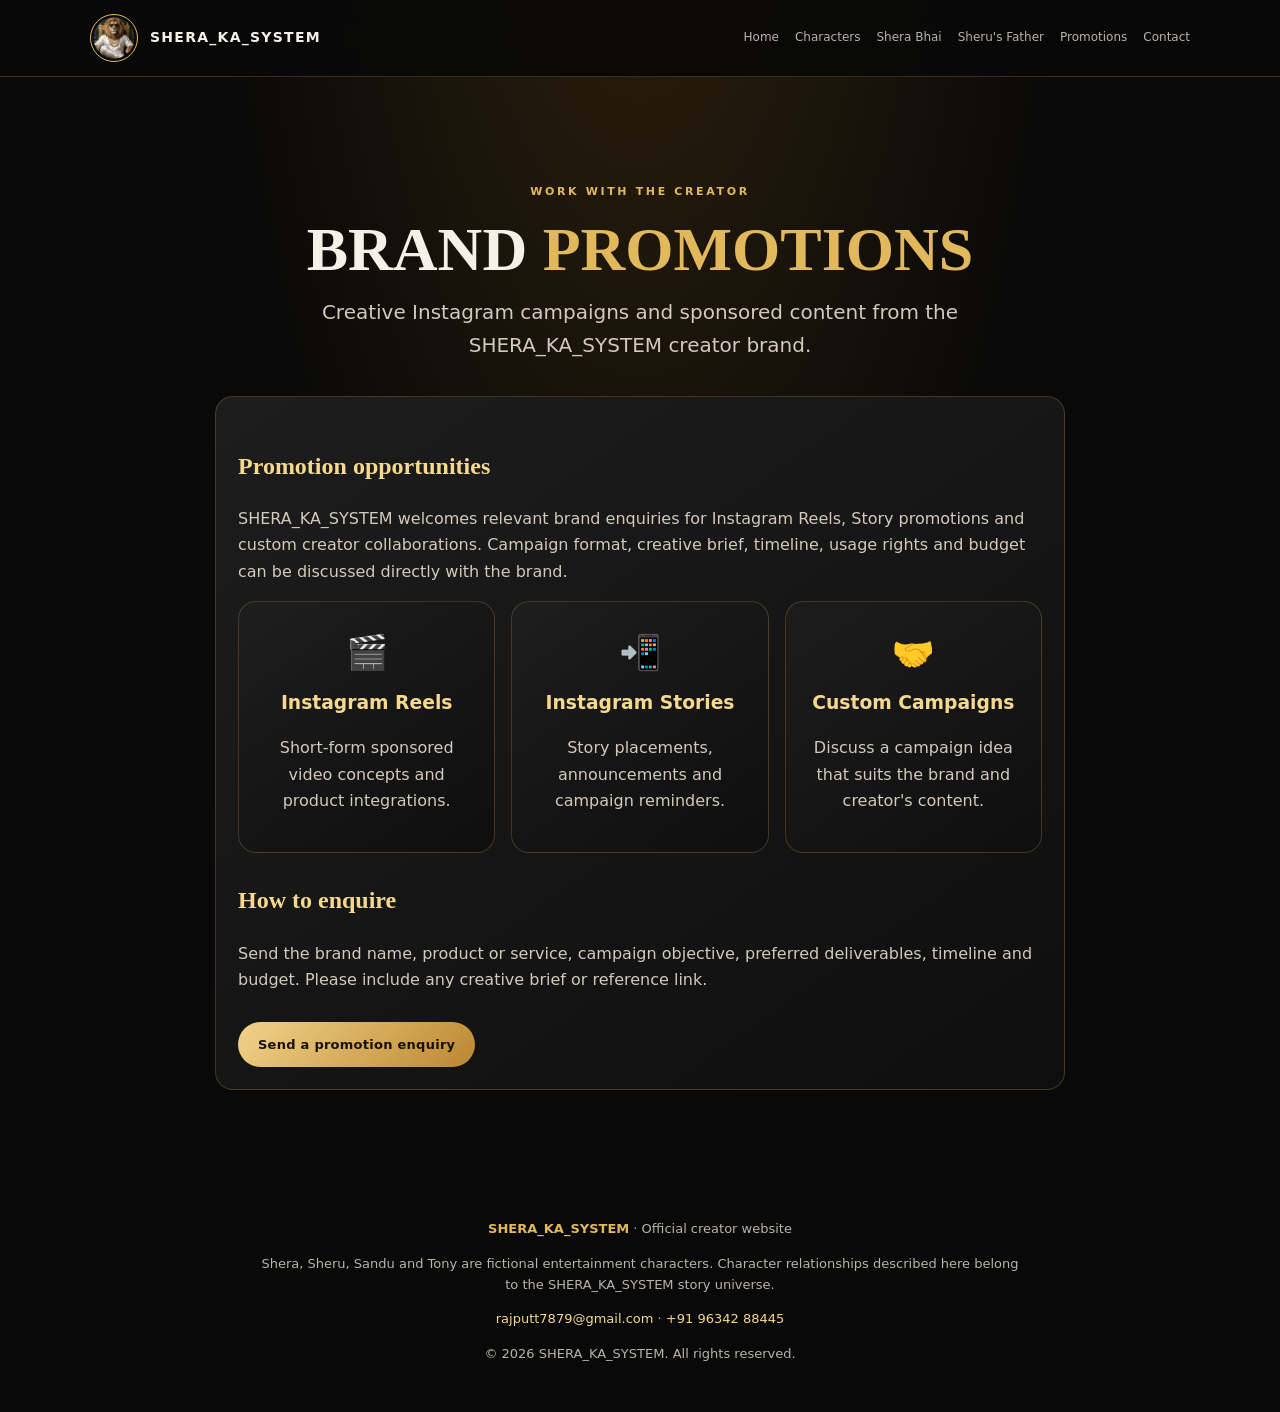
==== brand-promotions.html @ 18f2569d "Update website URLs to sherakasystem.com" ====
<!doctype html><html lang="en"><head><meta charset="utf-8"><meta name="viewport" content="width=device-width,initial-scale=1"><title>Brand Promotions &amp; Collaborations | SHERA_KA_SYSTEM</title><meta name="description" content="Contact SHERA_KA_SYSTEM for Instagram reel promotions, story promotions, sponsored content and brand collaborations. WhatsApp +91 96342 88445."><meta name="keywords" content="SHERA_KA_SYSTEM brand promotion, Instagram paid promotion, sponsored reels, creator collaboration India, influencer marketing"><meta name="robots" content="index,follow"><link rel="canonical" href="https://sherakasystem.com/brand-promotions.html"><link rel="icon" href="favicon.svg" type="image/svg+xml"><link rel="stylesheet" href="style.css"></head><body><header class="topbar"><div class="wrap nav"><a class="brand" href="index.html"><span class="mark avatar-mark"><img class="brand-avatar" src="shera-avatar.webp" alt="Shera Bhai" width="48" height="48"></span><span>SHERA_KA_SYSTEM</span></a><nav class="links"><a href="index.html">Home</a><a href="characters.html">Characters</a><a href="shera-bhai-kaun-hai.html">Shera Bhai</a><a href="sheru-ka-father-kaun-hai.html">Sheru's Father</a><a href="brand-promotions.html">Promotions</a><a href="contact.html">Contact</a></nav></div></header><main class="wrap page-main"><section class="page-hero"><span class="eyebrow">Work with the creator</span><h1>BRAND <span class="gold">PROMOTIONS</span></h1><p class="lead">Creative Instagram campaigns and sponsored content from the SHERA_KA_SYSTEM creator brand.</p></section><div class="article"><h2>Promotion opportunities</h2><p>SHERA_KA_SYSTEM welcomes relevant brand enquiries for Instagram Reels, Story promotions and custom creator collaborations. Campaign format, creative brief, timeline, usage rights and budget can be discussed directly with the brand.</p><div class="promo-grid"><article class="promo-card"><div class="symbol">🎬</div><h3>Instagram Reels</h3><p>Short-form sponsored video concepts and product integrations.</p></article><article class="promo-card"><div class="symbol">📲</div><h3>Instagram Stories</h3><p>Story placements, announcements and campaign reminders.</p></article><article class="promo-card"><div class="symbol">🤝</div><h3>Custom Campaigns</h3><p>Discuss a campaign idea that suits the brand and creator's content.</p></article></div><h2>How to enquire</h2><p>Send the brand name, product or service, campaign objective, preferred deliverables, timeline and budget. Please include any creative brief or reference link.</p><a class="btn primary" href="contact.html">Send a promotion enquiry</a></div></main><footer><div class="wrap"><p><strong>SHERA_KA_SYSTEM</strong> · Official creator website</p><p class="footer-note">Shera, Sheru, Sandu and Tony are fictional entertainment characters. Character relationships described here belong to the SHERA_KA_SYSTEM story universe.</p><p><a href="mailto:rajputt7879@gmail.com">rajputt7879@gmail.com</a> · <a href="tel:+919634288445">+91 96342 88445</a></p><p>© 2026 SHERA_KA_SYSTEM. All rights reserved.</p></div></footer></body></html>
---- style.css ----
:root{color-scheme:dark;--bg:#090909;--panel:#141414;--panel2:#1b1b1b;--gold:#e2b85d;--gold2:#f6d98e;--text:#f5f1e8;--muted:#b9b4a9;--line:rgba(226,184,93,.22);--green:#25d366}*{box-sizing:border-box}html{scroll-behavior:smooth}body{margin:0;background:radial-gradient(ellipse at 50% -20%,#30220c 0,#090909 48%);color:var(--text);font-family:Inter,ui-sans-serif,system-ui,-apple-system,BlinkMacSystemFont,"Segoe UI",sans-serif;line-height:1.65}a{color:inherit;text-decoration:none}.wrap{width:min(1100px,calc(100% - 40px));margin:auto}.topbar{position:sticky;top:0;z-index:5;background:rgba(9,9,9,.94);backdrop-filter:blur(14px);border-bottom:1px solid var(--line)}.nav{min-height:76px;display:flex;align-items:center;justify-content:space-between;gap:22px}.brand{display:flex;align-items:center;gap:12px;font-weight:900;letter-spacing:.09em;font-size:14px}.mark{display:grid;place-items:center;width:38px;height:38px;border:1px solid var(--gold);border-radius:12px;color:var(--gold);font-family:Georgia,serif;font-size:24px}.links{display:flex;gap:16px;flex-wrap:wrap;font-size:12px;color:var(--muted)}.links a:hover,.inline-link:hover{color:var(--gold2)}.hero{padding:100px 0 84px;text-align:center;border-bottom:1px solid var(--line)}.eyebrow,.kicker{color:var(--gold);font-size:11px;font-weight:800;letter-spacing:.24em;text-transform:uppercase}.hero h1{font-size:clamp(38px,7vw,76px);line-height:1.06;letter-spacing:-.04em;margin:22px 0;font-family:Georgia,serif}.gold{color:var(--gold)}.lead{max-width:760px;margin:0 auto;color:#d2cabb;font-size:clamp(16px,2vw,20px)}.actions{display:flex;justify-content:center;gap:12px;flex-wrap:wrap;margin:30px 0 18px}.actions.vertical{flex-direction:column;align-items:stretch;margin:0}.btn{display:inline-flex;align-items:center;justify-content:center;padding:12px 20px;border-radius:999px;font-size:13px;font-weight:800;letter-spacing:.02em;transition:.18s}.primary{background:linear-gradient(135deg,#f2d38a,#bb8730);color:#17110a}.secondary{border:1px solid var(--gold);color:var(--gold)}.whatsapp{background:#145b36;color:#effff4;border:1px solid #26784b}.btn:hover{transform:translateY(-2px);filter:brightness(1.08)}.hero-note{color:#8e887d;font-size:12px}.section{padding:74px 0;border-bottom:1px solid var(--line)}.section-head{text-align:center;margin-bottom:28px}.section h2{font-size:clamp(28px,4vw,42px);line-height:1.18;margin:10px 0;font-family:Georgia,serif}.section-head p,.intro{color:var(--muted)}.intro{max-width:850px;margin:0 auto 28px;text-align:center}.grid{display:grid;grid-template-columns:repeat(4,minmax(0,1fr));gap:16px}.card,.answer,.callout,.article,.promo-card,.contact-form,.contact-box{background:linear-gradient(145deg,rgba(30,30,30,.96),rgba(15,15,15,.97));border:1px solid var(--line);border-radius:18px;padding:22px}.symbol{font-size:34px}.card h3,.answer h3,.promo-card h3{margin:8px 0;color:var(--gold2)}.card p,.answer p,.promo-card p{color:var(--muted)}.inline-link{font-weight:800}.faq-list{display:grid;grid-template-columns:1fr 1fr;gap:16px}.callout{text-align:center;margin-top:22px}.callout p{margin-top:0}.promo-grid{display:grid;grid-template-columns:repeat(3,minmax(0,1fr));gap:16px}.promo-card{text-align:center}.contact-strip{display:grid;grid-template-columns:1.2fr .8fr;align-items:center;gap:30px}.contact-strip p{color:var(--muted)}.page-main{padding:50px 0 80px}.breadcrumbs{font-size:13px;color:var(--muted)}.page-hero{text-align:center;padding:50px 0 34px}.page-hero h1{font-size:clamp(34px,6vw,62px);line-height:1.1;margin:12px 0;font-family:Georgia,serif}.article{max-width:850px;margin:auto}.article h2{color:var(--gold2);margin-top:28px;font-family:Georgia,serif}.article p{color:#d2cabb}.article p:first-child{margin-top:0}.article .btn{margin-top:12px}.contact-grid{display:grid;grid-template-columns:1fr .9fr;gap:20px;align-items:start}.contact-form label{display:block;font-size:13px;font-weight:700;color:var(--gold2);margin:12px 0 6px}.contact-form input,.contact-form select,.contact-form textarea{width:100%;background:#090909;color:var(--text);border:1px solid rgba(226,184,93,.35);border-radius:10px;padding:12px;font:inherit}.contact-form textarea{min-height:120px;resize:vertical}.contact-form input:focus,.contact-form select:focus,.contact-form textarea:focus{outline:2px solid var(--gold);outline-offset:1px}.contact-form button{border:0;cursor:pointer;margin-top:16px}.contact-box p{color:var(--muted)}.contact-box .btn{width:100%;margin:7px 0}.small-note{font-size:12px;color:#9b9589}.badge-line{display:inline-block;border:1px solid var(--line);border-radius:999px;padding:5px 12px;color:var(--gold);font-size:12px}footer{padding:35px 0;text-align:center;color:var(--muted);font-size:13px}footer strong{color:var(--gold)}footer a{color:var(--gold2)}.footer-note{max-width:760px;margin:8px auto}@media(max-width:900px){.grid{grid-template-columns:repeat(2,minmax(0,1fr))}}@media(max-width:760px){.nav{align-items:flex-start;flex-direction:column;padding:14px 0}.links{gap:11px}.hero{padding:70px 0 60px}.grid,.faq-list,.promo-grid,.contact-grid,.contact-strip{grid-template-columns:1fr}.section{padding:56px 0}.card,.answer,.article,.promo-card,.contact-form,.contact-box{padding:20px}}.name-shera{font-family:Georgia,serif;letter-spacing:.06em}.name-sandu{font-family:"Arial Black",Impact,sans-serif;letter-spacing:.04em;font-weight:900}.name-tony{font-family:Arial,sans-serif;font-style:italic;font-weight:900;letter-spacing:.05em}.name-sheru{font-family:"Trebuchet MS",sans-serif;font-weight:900;letter-spacing:.03em}.character-tagline{font-size:11px;letter-spacing:.12em;text-transform:uppercase;color:var(--gold)}

.avatar-mark{width:48px;height:48px;min-width:48px;border-radius:50%;padding:2px;overflow:hidden;background:#090909;border:1px solid var(--gold);display:grid;place-items:center;flex-shrink:0}.brand-avatar{display:block;width:100%;height:100%;object-fit:cover;border-radius:50%}
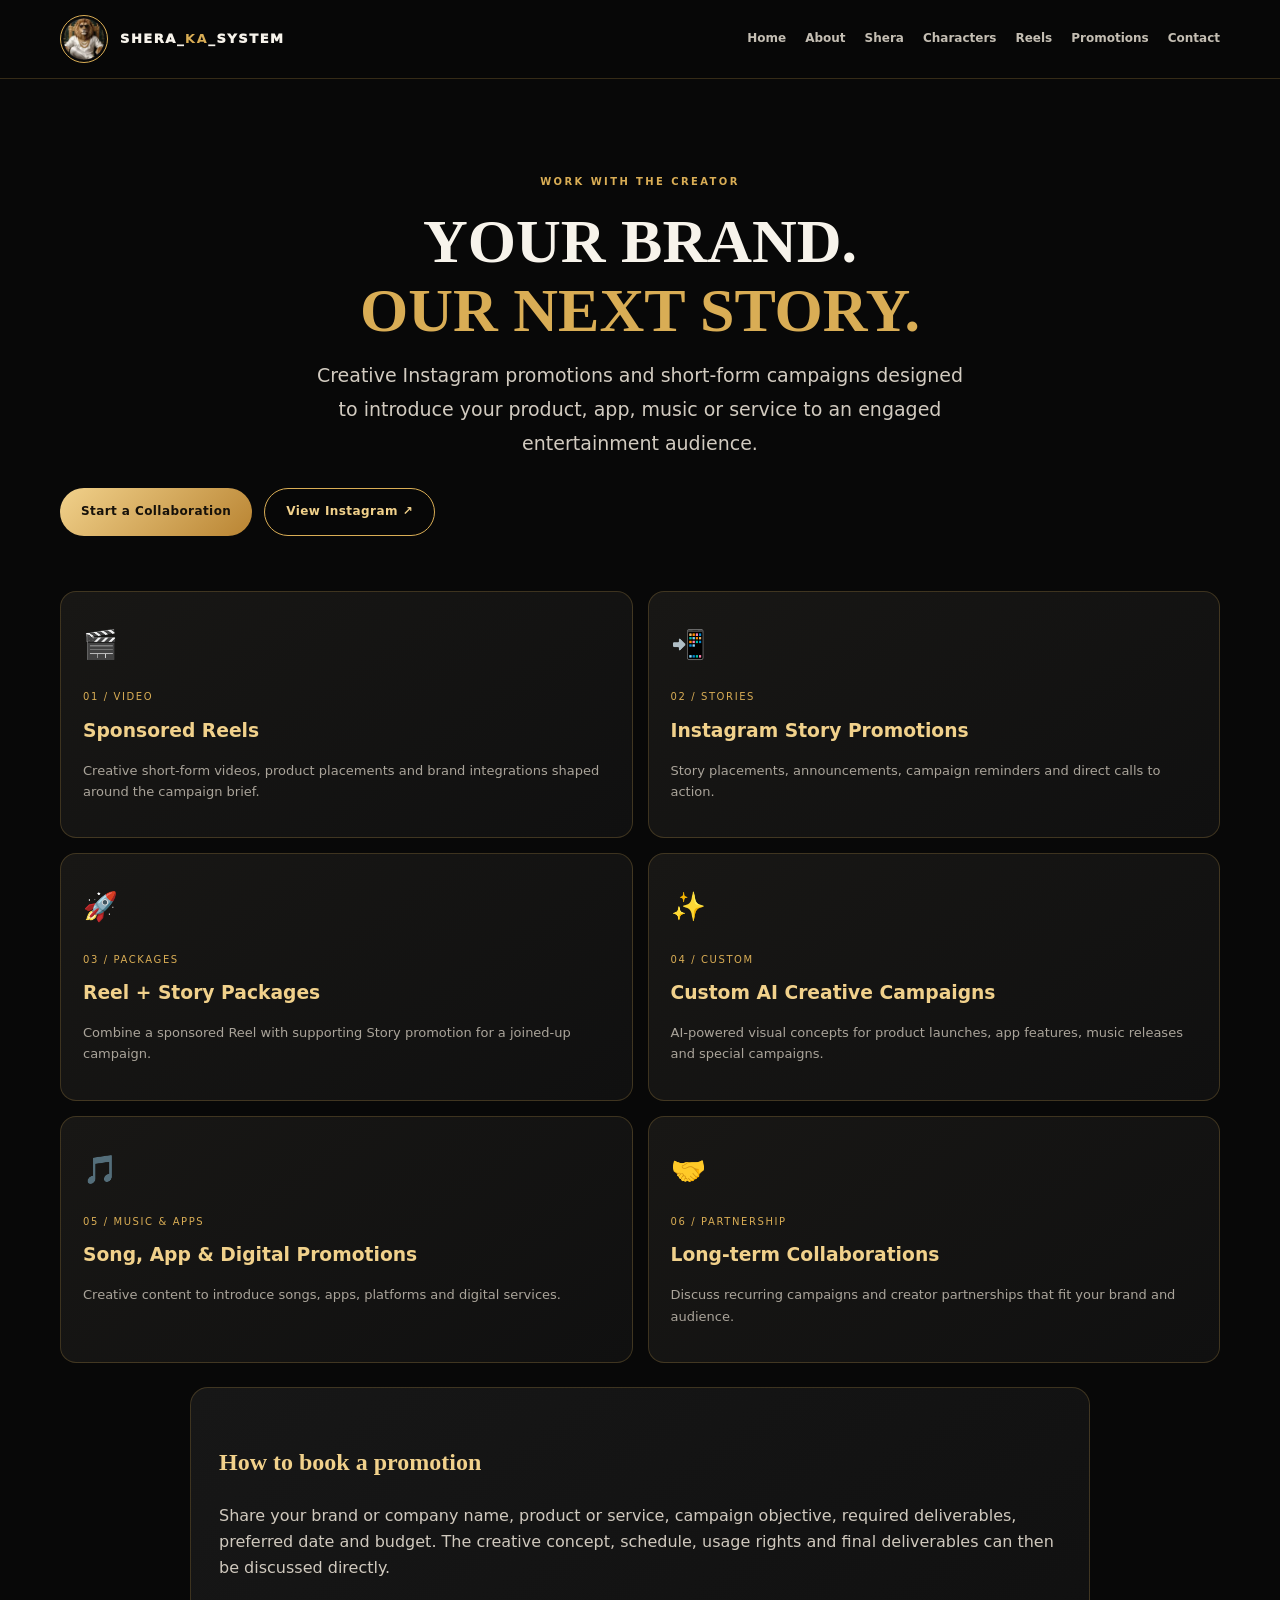
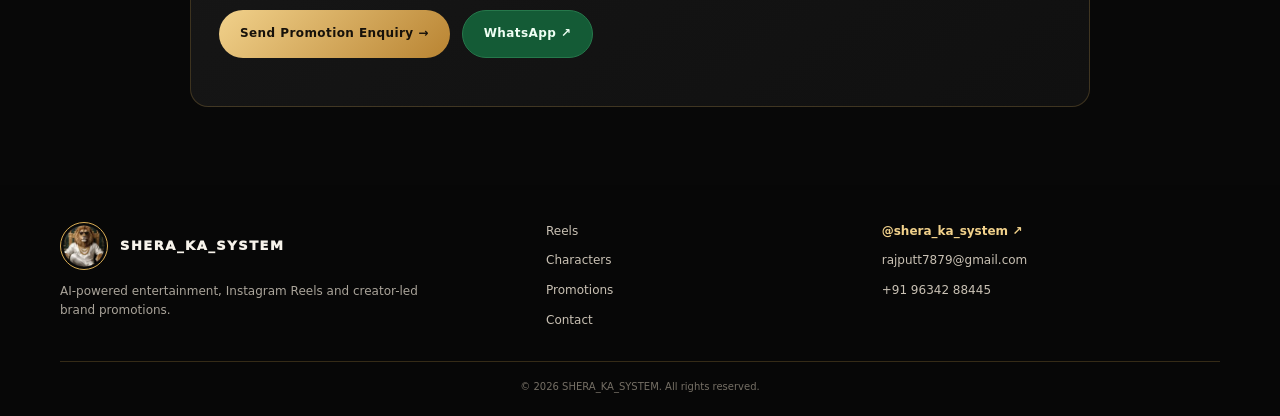
==== commit da12f4fc: "Refresh brand-promotions.html for creator reels and promotions website" ====
--- a/brand-promotions.html
+++ b/brand-promotions.html
@@ -1 +1,8 @@
-<!doctype html><html lang="en"><head><meta charset="utf-8"><meta name="viewport" content="width=device-width,initial-scale=1"><title>Brand Promotions &amp; Collaborations | SHERA_KA_SYSTEM</title><meta name="description" content="Contact SHERA_KA_SYSTEM for Instagram reel promotions, story promotions, sponsored content and brand collaborations. WhatsApp +91 96342 88445."><meta name="keywords" content="SHERA_KA_SYSTEM brand promotion, Instagram paid promotion, sponsored reels, creator collaboration India, influencer marketing"><meta name="robots" content="index,follow"><link rel="canonical" href="https://sherakasystem.com/brand-promotions.html"><link rel="icon" href="favicon.svg" type="image/svg+xml"><link rel="stylesheet" href="style.css"></head><body><header class="topbar"><div class="wrap nav"><a class="brand" href="index.html"><span class="mark avatar-mark"><img class="brand-avatar" src="shera-avatar.webp" alt="Shera Bhai" width="48" height="48"></span><span>SHERA_KA_SYSTEM</span></a><nav class="links"><a href="index.html">Home</a><a href="characters.html">Characters</a><a href="shera-bhai-kaun-hai.html">Shera Bhai</a><a href="sheru-ka-father-kaun-hai.html">Sheru's Father</a><a href="brand-promotions.html">Promotions</a><a href="contact.html">Contact</a></nav></div></header><main class="wrap page-main"><section class="page-hero"><span class="eyebrow">Work with the creator</span><h1>BRAND <span class="gold">PROMOTIONS</span></h1><p class="lead">Creative Instagram campaigns and sponsored content from the SHERA_KA_SYSTEM creator brand.</p></section><div class="article"><h2>Promotion opportunities</h2><p>SHERA_KA_SYSTEM welcomes relevant brand enquiries for Instagram Reels, Story promotions and custom creator collaborations. Campaign format, creative brief, timeline, usage rights and budget can be discussed directly with the brand.</p><div class="promo-grid"><article class="promo-card"><div class="symbol">🎬</div><h3>Instagram Reels</h3><p>Short-form sponsored video concepts and product integrations.</p></article><article class="promo-card"><div class="symbol">📲</div><h3>Instagram Stories</h3><p>Story placements, announcements and campaign reminders.</p></article><article class="promo-card"><div class="symbol">🤝</div><h3>Custom Campaigns</h3><p>Discuss a campaign idea that suits the brand and creator's content.</p></article></div><h2>How to enquire</h2><p>Send the brand name, product or service, campaign objective, preferred deliverables, timeline and budget. Please include any creative brief or reference link.</p><a class="btn primary" href="contact.html">Send a promotion enquiry</a></div></main><footer><div class="wrap"><p><strong>SHERA_KA_SYSTEM</strong> · Official creator website</p><p class="footer-note">Shera, Sheru, Sandu and Tony are fictional entertainment characters. Character relationships described here belong to the SHERA_KA_SYSTEM story universe.</p><p><a href="mailto:rajputt7879@gmail.com">rajputt7879@gmail.com</a> · <a href="tel:+919634288445">+91 96342 88445</a></p><p>© 2026 SHERA_KA_SYSTEM. All rights reserved.</p></div></footer></body></html>+<!doctype html><html lang="en-IN"><head><meta charset="utf-8"><meta name="viewport" content="width=device-width,initial-scale=1"><meta name="theme-color" content="#090909"><title>Brand Promotions & Sponsorships | SHERA_KA_SYSTEM</title><meta name="description" content="Partner with SHERA_KA_SYSTEM for sponsored Instagram Reels, Story promotions, app and music campaigns, and custom AI-powered brand content."><meta name="keywords" content="SHERA_KA_SYSTEM brand promotions, sponsored Instagram Reels, Story promotions, paid collaborations, app promotions, music promotions, creator marketing India"><meta name="robots" content="index,follow,max-image-preview:large"><link rel="canonical" href="https://bhavishyarajputt83-web.github.io/sherakasystem.github.io/brand-promotions.html"><link rel="icon" href="favicon.svg" type="image/svg+xml"><link rel="stylesheet" href="style.css"><meta property="og:type" content="website"><meta property="og:site_name" content="SHERA_KA_SYSTEM"><meta property="og:title" content="Brand Promotions & Sponsorships | SHERA_KA_SYSTEM"><meta property="og:description" content="Partner with SHERA_KA_SYSTEM for sponsored Instagram Reels, Story promotions, app and music campaigns, and custom AI-powered brand content."><meta property="og:url" content="https://bhavishyarajputt83-web.github.io/sherakasystem.github.io/brand-promotions.html"><meta property="og:image" content="https://bhavishyarajputt83-web.github.io/sherakasystem.github.io/shera-avatar.webp"><meta name="twitter:card" content="summary_large_image"></head><body><header class="topbar"><div class="wrap nav"><a class="brand" href="index.html"><span class="avatar-mark"><img class="brand-avatar" src="shera-avatar.webp" alt="SHERA_KA_SYSTEM logo" width="48" height="48"></span><span>SHERA_<b>KA</b>_SYSTEM</span></a><nav class="links" aria-label="Main navigation"><a href="index.html">Home</a><a href="shera-ka-system-kaun-hai.html">About</a><a href="shera-bhai-kaun-hai.html">Shera</a><a href="characters.html">Characters</a><a href="reels.html">Reels</a><a href="brand-promotions.html">Promotions</a><a href="contact.html">Contact</a></nav></div></header><main class="wrap page-main"><section class="page-hero"><span class="eyebrow">Work with the creator</span><h1>YOUR BRAND.<br><span class="gold">OUR NEXT STORY.</span></h1><p class="lead">Creative Instagram promotions and short-form campaigns designed to introduce your product, app, music or service to an engaged entertainment audience.</p><div class="actions"><a class="btn primary" href="contact.html">Start a Collaboration</a><a class="btn secondary" href="https://www.instagram.com/shera_ka_system/" target="_blank" rel="noopener noreferrer">View Instagram ↗</a></div></section><section class="promo-grid">
+<article class="promo-card"><div class="service-icon">🎬</div><span class="tag">01 / Video</span><h3>Sponsored Reels</h3><p>Creative short-form videos, product placements and brand integrations shaped around the campaign brief.</p></article>
+<article class="promo-card"><div class="service-icon">📲</div><span class="tag">02 / Stories</span><h3>Instagram Story Promotions</h3><p>Story placements, announcements, campaign reminders and direct calls to action.</p></article>
+<article class="promo-card"><div class="service-icon">🚀</div><span class="tag">03 / Packages</span><h3>Reel + Story Packages</h3><p>Combine a sponsored Reel with supporting Story promotion for a joined-up campaign.</p></article>
+<article class="promo-card"><div class="service-icon">✨</div><span class="tag">04 / Custom</span><h3>Custom AI Creative Campaigns</h3><p>AI-powered visual concepts for product launches, app features, music releases and special campaigns.</p></article>
+<article class="promo-card"><div class="service-icon">🎵</div><span class="tag">05 / Music & Apps</span><h3>Song, App & Digital Promotions</h3><p>Creative content to introduce songs, apps, platforms and digital services.</p></article>
+<article class="promo-card"><div class="service-icon">🤝</div><span class="tag">06 / Partnership</span><h3>Long-term Collaborations</h3><p>Discuss recurring campaigns and creator partnerships that fit your brand and audience.</p></article>
+</section><section class="article" style="margin-top:24px"><h2>How to book a promotion</h2><p>Share your brand or company name, product or service, campaign objective, required deliverables, preferred date and budget. The creative concept, schedule, usage rights and final deliverables can then be discussed directly.</p><div class="actions"><a class="btn primary" href="contact.html">Send Promotion Enquiry →</a><a class="btn whatsapp" href="https://wa.me/919634288445?text=Hello%20SHERA_KA_SYSTEM%2C%20I%20am%20interested%20in%20a%20brand%20collaboration." target="_blank" rel="noopener noreferrer">WhatsApp ↗</a></div></section></main><footer><div class="wrap footer-main"><div><a class="brand footer-brand" href="index.html"><span class="avatar-mark"><img class="brand-avatar" src="shera-avatar.webp" alt="" width="42" height="42"></span><span>SHERA_KA_SYSTEM</span></a><p class="footer-note">AI-powered entertainment, Instagram Reels and creator-led brand promotions.</p></div><div class="footer-links"><a href="reels.html">Reels</a><a href="characters.html">Characters</a><a href="brand-promotions.html">Promotions</a><a href="contact.html">Contact</a></div><div class="footer-contact"><a href="https://www.instagram.com/shera_ka_system/" target="_blank" rel="noopener noreferrer">@shera_ka_system ↗</a><a href="mailto:rajputt7879@gmail.com">rajputt7879@gmail.com</a><a href="tel:+919634288445">+91 96342 88445</a></div></div><div class="wrap copyright">© 2026 SHERA_KA_SYSTEM. All rights reserved.</div></footer></body></html>
--- a/style.css
+++ b/style.css
@@ -1,3 +1,16 @@
-:root{color-scheme:dark;--bg:#090909;--panel:#141414;--panel2:#1b1b1b;--gold:#e2b85d;--gold2:#f6d98e;--text:#f5f1e8;--muted:#b9b4a9;--line:rgba(226,184,93,.22);--green:#25d366}*{box-sizing:border-box}html{scroll-behavior:smooth}body{margin:0;background:radial-gradient(ellipse at 50% -20%,#30220c 0,#090909 48%);color:var(--text);font-family:Inter,ui-sans-serif,system-ui,-apple-system,BlinkMacSystemFont,"Segoe UI",sans-serif;line-height:1.65}a{color:inherit;text-decoration:none}.wrap{width:min(1100px,calc(100% - 40px));margin:auto}.topbar{position:sticky;top:0;z-index:5;background:rgba(9,9,9,.94);backdrop-filter:blur(14px);border-bottom:1px solid var(--line)}.nav{min-height:76px;display:flex;align-items:center;justify-content:space-between;gap:22px}.brand{display:flex;align-items:center;gap:12px;font-weight:900;letter-spacing:.09em;font-size:14px}.mark{display:grid;place-items:center;width:38px;height:38px;border:1px solid var(--gold);border-radius:12px;color:var(--gold);font-family:Georgia,serif;font-size:24px}.links{display:flex;gap:16px;flex-wrap:wrap;font-size:12px;color:var(--muted)}.links a:hover,.inline-link:hover{color:var(--gold2)}.hero{padding:100px 0 84px;text-align:center;border-bottom:1px solid var(--line)}.eyebrow,.kicker{color:var(--gold);font-size:11px;font-weight:800;letter-spacing:.24em;text-transform:uppercase}.hero h1{font-size:clamp(38px,7vw,76px);line-height:1.06;letter-spacing:-.04em;margin:22px 0;font-family:Georgia,serif}.gold{color:var(--gold)}.lead{max-width:760px;margin:0 auto;color:#d2cabb;font-size:clamp(16px,2vw,20px)}.actions{display:flex;justify-content:center;gap:12px;flex-wrap:wrap;margin:30px 0 18px}.actions.vertical{flex-direction:column;align-items:stretch;margin:0}.btn{display:inline-flex;align-items:center;justify-content:center;padding:12px 20px;border-radius:999px;font-size:13px;font-weight:800;letter-spacing:.02em;transition:.18s}.primary{background:linear-gradient(135deg,#f2d38a,#bb8730);color:#17110a}.secondary{border:1px solid var(--gold);color:var(--gold)}.whatsapp{background:#145b36;color:#effff4;border:1px solid #26784b}.btn:hover{transform:translateY(-2px);filter:brightness(1.08)}.hero-note{color:#8e887d;font-size:12px}.section{padding:74px 0;border-bottom:1px solid var(--line)}.section-head{text-align:center;margin-bottom:28px}.section h2{font-size:clamp(28px,4vw,42px);line-height:1.18;margin:10px 0;font-family:Georgia,serif}.section-head p,.intro{color:var(--muted)}.intro{max-width:850px;margin:0 auto 28px;text-align:center}.grid{display:grid;grid-template-columns:repeat(4,minmax(0,1fr));gap:16px}.card,.answer,.callout,.article,.promo-card,.contact-form,.contact-box{background:linear-gradient(145deg,rgba(30,30,30,.96),rgba(15,15,15,.97));border:1px solid var(--line);border-radius:18px;padding:22px}.symbol{font-size:34px}.card h3,.answer h3,.promo-card h3{margin:8px 0;color:var(--gold2)}.card p,.answer p,.promo-card p{color:var(--muted)}.inline-link{font-weight:800}.faq-list{display:grid;grid-template-columns:1fr 1fr;gap:16px}.callout{text-align:center;margin-top:22px}.callout p{margin-top:0}.promo-grid{display:grid;grid-template-columns:repeat(3,minmax(0,1fr));gap:16px}.promo-card{text-align:center}.contact-strip{display:grid;grid-template-columns:1.2fr .8fr;align-items:center;gap:30px}.contact-strip p{color:var(--muted)}.page-main{padding:50px 0 80px}.breadcrumbs{font-size:13px;color:var(--muted)}.page-hero{text-align:center;padding:50px 0 34px}.page-hero h1{font-size:clamp(34px,6vw,62px);line-height:1.1;margin:12px 0;font-family:Georgia,serif}.article{max-width:850px;margin:auto}.article h2{color:var(--gold2);margin-top:28px;font-family:Georgia,serif}.article p{color:#d2cabb}.article p:first-child{margin-top:0}.article .btn{margin-top:12px}.contact-grid{display:grid;grid-template-columns:1fr .9fr;gap:20px;align-items:start}.contact-form label{display:block;font-size:13px;font-weight:700;color:var(--gold2);margin:12px 0 6px}.contact-form input,.contact-form select,.contact-form textarea{width:100%;background:#090909;color:var(--text);border:1px solid rgba(226,184,93,.35);border-radius:10px;padding:12px;font:inherit}.contact-form textarea{min-height:120px;resize:vertical}.contact-form input:focus,.contact-form select:focus,.contact-form textarea:focus{outline:2px solid var(--gold);outline-offset:1px}.contact-form button{border:0;cursor:pointer;margin-top:16px}.contact-box p{color:var(--muted)}.contact-box .btn{width:100%;margin:7px 0}.small-note{font-size:12px;color:#9b9589}.badge-line{display:inline-block;border:1px solid var(--line);border-radius:999px;padding:5px 12px;color:var(--gold);font-size:12px}footer{padding:35px 0;text-align:center;color:var(--muted);font-size:13px}footer strong{color:var(--gold)}footer a{color:var(--gold2)}.footer-note{max-width:760px;margin:8px auto}@media(max-width:900px){.grid{grid-template-columns:repeat(2,minmax(0,1fr))}}@media(max-width:760px){.nav{align-items:flex-start;flex-direction:column;padding:14px 0}.links{gap:11px}.hero{padding:70px 0 60px}.grid,.faq-list,.promo-grid,.contact-grid,.contact-strip{grid-template-columns:1fr}.section{padding:56px 0}.card,.answer,.article,.promo-card,.contact-form,.contact-box{padding:20px}}.name-shera{font-family:Georgia,serif;letter-spacing:.06em}.name-sandu{font-family:"Arial Black",Impact,sans-serif;letter-spacing:.04em;font-weight:900}.name-tony{font-family:Arial,sans-serif;font-style:italic;font-weight:900;letter-spacing:.05em}.name-sheru{font-family:"Trebuchet MS",sans-serif;font-weight:900;letter-spacing:.03em}.character-tagline{font-size:11px;letter-spacing:.12em;text-transform:uppercase;color:var(--gold)}
-
-.avatar-mark{width:48px;height:48px;min-width:48px;border-radius:50%;padding:2px;overflow:hidden;background:#090909;border:1px solid var(--gold);display:grid;place-items:center;flex-shrink:0}.brand-avatar{display:block;width:100%;height:100%;object-fit:cover;border-radius:50%}+:root{color-scheme:dark;--bg:#080808;--panel:#111;--panel2:#171717;--gold:#d9ad55;--gold2:#f1d18b;--text:#f7f3eb;--muted:#aaa49a;--line:rgba(217,173,85,.22);--green:#1f7b4b}
+*{box-sizing:border-box}html{scroll-behavior:smooth}body{margin:0;background:var(--bg);color:var(--text);font-family:Inter,ui-sans-serif,system-ui,-apple-system,BlinkMacSystemFont,"Segoe UI",sans-serif;line-height:1.65}a{color:inherit;text-decoration:none}.wrap{width:min(1160px,calc(100% - 44px));margin:auto}.topbar{position:sticky;top:0;z-index:20;background:rgba(8,8,8,.94);backdrop-filter:blur(16px);border-bottom:1px solid var(--line)}.nav{min-height:78px;display:flex;align-items:center;justify-content:space-between;gap:24px}.brand{display:flex;align-items:center;gap:12px;font-size:13px;font-weight:950;letter-spacing:.12em;white-space:nowrap}.brand b{color:var(--gold)}.avatar-mark{width:48px;height:48px;min-width:48px;border-radius:50%;padding:2px;overflow:hidden;background:#090909;border:1px solid var(--gold);display:grid;place-items:center;flex-shrink:0}.brand-avatar{display:block;width:100%;height:100%;object-fit:cover;border-radius:50%}.links{display:flex;gap:19px;flex-wrap:wrap;font-size:12px;font-weight:650;color:#c4beb3}.links a{transition:color .2s}.links a:hover,.text-link:hover,.footer-links a:hover{color:var(--gold2)}
+.hero{position:relative;overflow:hidden;padding:86px 0 76px;border-bottom:1px solid var(--line);background:radial-gradient(ellipse at 75% 45%,rgba(157,107,33,.17),transparent 42%),linear-gradient(120deg,#0b0b0b,#11100d 60%,#090909)}.hero-grid{display:grid;grid-template-columns:1.18fr .82fr;align-items:center;gap:45px;min-height:420px}.eyebrow,.kicker,.card-kicker{color:var(--gold);font-size:10px;font-weight:850;letter-spacing:.24em;text-transform:uppercase}.hero h1{font-family:Georgia,"Times New Roman",serif;font-size:clamp(43px,6vw,78px);line-height:1.02;letter-spacing:-.045em;margin:20px 0}.gold{color:var(--gold)}.lead{max-width:670px;color:#d2cbc0;font-size:clamp(16px,1.7vw,19px);line-height:1.8}.hero-copy .lead strong{color:#fff}.actions{display:flex;gap:12px;flex-wrap:wrap;margin:28px 0 20px}.actions.vertical{flex-direction:column;align-items:stretch;margin:0}.btn{display:inline-flex;justify-content:center;align-items:center;gap:10px;padding:13px 21px;border-radius:999px;font-size:12px;font-weight:850;letter-spacing:.035em;transition:transform .2s,filter .2s}.btn:hover{transform:translateY(-2px);filter:brightness(1.1)}.primary{background:linear-gradient(135deg,#f1d18b,#b98432);color:#16110a}.secondary{border:1px solid var(--gold);color:var(--gold2);background:rgba(0,0,0,.18)}.whatsapp{background:#145b36;color:#effff4;border:1px solid #26784b}.hero-tags{display:flex;gap:10px;flex-wrap:wrap;margin-top:28px}.hero-tags span{padding:7px 11px;border:1px solid rgba(255,255,255,.11);border-radius:999px;color:#bdb6aa;font-size:10px;letter-spacing:.04em}.hero-visual{position:relative;display:grid;place-items:center;min-height:370px}.hero-visual img{position:relative;z-index:2;width:min(300px,70%);aspect-ratio:1;object-fit:cover;border-radius:50%;border:3px solid rgba(217,173,85,.8);box-shadow:0 22px 70px rgba(0,0,0,.55),0 0 75px rgba(217,173,85,.13)}.visual-ring{position:absolute;width:360px;height:360px;max-width:95%;border-radius:50%;border:1px solid rgba(217,173,85,.23);box-shadow:0 0 0 26px rgba(217,173,85,.025),0 0 0 58px rgba(217,173,85,.018)}.visual-caption{position:absolute;bottom:5px;z-index:3;padding:10px 16px;background:#121212;border:1px solid var(--line);border-radius:999px;font-size:9px;letter-spacing:.17em;color:var(--gold2);font-weight:850}.live-dot{display:inline-block;width:7px;height:7px;background:#dbb45e;border-radius:50%;margin-right:9px;box-shadow:0 0 12px #dbb45e}
+.section{padding:76px 0;border-bottom:1px solid var(--line)}.intro-section{background:linear-gradient(90deg,#0e0d0b,#090909)}.intro-layout{display:grid;grid-template-columns:.9fr 1.1fr;gap:70px;align-items:center}.section h2,.creator-cta h2{font-family:Georgia,"Times New Roman",serif;font-size:clamp(30px,4.2vw,48px);line-height:1.13;letter-spacing:-.025em;margin:12px 0}.intro-copy{color:#c3bdb1;font-size:15px;line-height:1.9;margin:0 0 16px}.text-link{display:inline-flex;gap:9px;color:var(--gold2);font-size:12px;font-weight:850}.section-head{display:flex;justify-content:space-between;align-items:end;gap:30px;margin-bottom:30px}.section-head>p{max-width:390px;color:var(--muted);font-size:13px}.section-head.centered{display:block;text-align:center}.section-head.centered>p{margin:12px auto;max-width:610px}
+.feature-grid{display:grid;grid-template-columns:1.2fr 1fr 1fr;gap:15px}.feature-card{min-height:245px;display:flex;flex-direction:column;justify-content:space-between;padding:25px;background:linear-gradient(145deg,#171613,#0f0f0f);border:1px solid var(--line);border-radius:18px;transition:transform .2s,border-color .2s}.feature-card:hover{transform:translateY(-4px);border-color:rgba(217,173,85,.6)}.feature-large{background:radial-gradient(circle at 80% 20%,rgba(194,144,61,.15),transparent 45%),linear-gradient(145deg,#1e1a12,#101010)}.feature-icon{display:grid;place-items:center;width:44px;height:44px;border:1px solid var(--line);border-radius:14px;color:var(--gold);font-size:22px}.feature-card h3{font-family:Georgia,serif;font-size:24px;margin:8px 0}.feature-card p{color:var(--muted);font-size:13px;margin:0 0 14px}.card-kicker{font-size:9px}
+.reel-band{background:linear-gradient(110deg,#18140d,#0e0d0a 60%,#13100a)}.reel-band-inner{display:flex;align-items:center;justify-content:space-between;gap:40px}.reel-band p{max-width:540px;color:var(--muted)}.reel-actions{display:flex;flex-direction:column;align-items:flex-start;gap:17px;min-width:220px}
+.service-grid{display:grid;grid-template-columns:repeat(4,1fr);gap:14px}.service-card{position:relative;min-height:225px;padding:24px 20px;background:linear-gradient(155deg,#171717,#0e0e0e);border:1px solid var(--line);border-radius:17px}.service-no{position:absolute;right:18px;top:13px;color:rgba(217,173,85,.38);font-family:Georgia,serif;font-size:24px}.service-icon{font-size:28px;margin:8px 0 14px}.service-card h3{color:var(--gold2);font-size:16px;margin:0 0 9px}.service-card p{color:var(--muted);font-size:12px;line-height:1.8}.center-cta{display:flex;justify-content:center;margin-top:30px}
+.creator-cta{background:radial-gradient(ellipse at 20% 50%,rgba(154,105,34,.14),transparent 45%),#10100e}.creator-cta-inner{display:flex;justify-content:space-between;align-items:center;gap:50px}.creator-cta p{max-width:570px;color:var(--muted)}.creator-cta .actions{min-width:240px}
+.page-main{padding:48px 0 78px}.breadcrumbs{font-size:12px;color:var(--muted)}.page-hero{text-align:center;padding:40px 0 35px}.page-hero h1{font-family:Georgia,serif;font-size:clamp(36px,5.7vw,62px);line-height:1.1;margin:14px 0}.page-hero .lead{margin:auto}.article{max-width:900px;margin:auto;padding:28px;background:linear-gradient(145deg,#171717,#101010);border:1px solid var(--line);border-radius:18px}.article h2{color:var(--gold2);font-family:Georgia,serif;margin-top:27px}.article p{color:#d0c9be}.article p:first-child{margin-top:0}
+.character-grid{display:grid;grid-template-columns:repeat(3,1fr);gap:17px}.character-card{min-height:270px;padding:25px;background:linear-gradient(150deg,#1a1916,#101010);border:1px solid var(--line);border-radius:18px}.character-card .character-symbol{font-size:38px}.character-card h3{font-family:Georgia,serif;color:var(--gold2);font-size:23px;margin:14px 0 8px}.character-card p{color:var(--muted);font-size:13px}.tag{font-size:10px;text-transform:uppercase;letter-spacing:.16em;color:var(--gold)}
+.reel-grid{display:grid;grid-template-columns:repeat(3,1fr);gap:16px}.reel-card{padding:23px;background:linear-gradient(145deg,#181715,#101010);border:1px solid var(--line);border-radius:17px}.reel-thumb{height:135px;margin:-23px -23px 20px;display:grid;place-items:center;border-radius:17px 17px 0 0;background:radial-gradient(circle at 50% 40%,rgba(218,173,85,.26),transparent 55%),linear-gradient(140deg,#252016,#111)}.play-mark{width:52px;height:52px;border:1px solid rgba(241,209,139,.65);border-radius:50%;display:grid;place-items:center;color:var(--gold2);font-size:20px}.reel-card h3{color:var(--gold2);margin:0 0 8px}.reel-card p{color:var(--muted);font-size:13px}
+.promo-grid{display:grid;grid-template-columns:repeat(2,1fr);gap:15px}.promo-card{padding:22px;background:linear-gradient(145deg,#181715,#101010);border:1px solid var(--line);border-radius:16px}.promo-card h3{margin:7px 0;color:var(--gold2)}.promo-card p{color:var(--muted);font-size:13px}
+.contact-grid{display:grid;grid-template-columns:1.1fr .9fr;gap:20px;align-items:start}.contact-form,.contact-box{padding:25px;background:#121212;border:1px solid var(--line);border-radius:18px}.contact-form h2,.contact-box h2{font-family:Georgia,serif;margin:0 0 8px}.contact-form label{display:block;margin:13px 0 6px;color:var(--gold2);font-size:12px;font-weight:750}.contact-form input,.contact-form select,.contact-form textarea{width:100%;padding:12px;background:#080808;border:1px solid rgba(217,173,85,.3);border-radius:10px;color:var(--text);font:inherit}.contact-form textarea{min-height:130px;resize:vertical}.contact-form button{border:0;cursor:pointer;margin-top:16px}.contact-box p{color:var(--muted);font-size:13px}.contact-box .btn{width:100%;margin:7px 0}.small-note{font-size:11px;color:#928b80}
+footer{padding:37px 0 20px;color:var(--muted);font-size:12px;background:#070707}.footer-main{display:grid;grid-template-columns:1.2fr .8fr .9fr;gap:35px;padding-bottom:28px;border-bottom:1px solid var(--line)}.footer-brand{color:var(--text)}.footer-note{max-width:360px;color:var(--muted);font-size:12px}.footer-links,.footer-contact{display:flex;flex-direction:column;gap:10px}.footer-links a,.footer-contact a{color:#c9c1b4}.footer-contact a:first-child{color:var(--gold2);font-weight:800}.copyright{text-align:center;padding-top:17px;color:#756f65;font-size:10px}
+@media(max-width:920px){.nav{align-items:flex-start;flex-direction:column;padding:12px 0}.links{gap:13px}.hero-grid{grid-template-columns:1fr .7fr;gap:15px}.service-grid{grid-template-columns:repeat(2,1fr)}.feature-grid{grid-template-columns:1fr 1fr}.feature-large{grid-column:span 2}.character-grid{grid-template-columns:repeat(2,1fr)}}
+@media(max-width:680px){.wrap{width:min(100% - 30px,560px)}.nav{gap:12px}.links{gap:9px 13px;font-size:11px}.hero{padding:55px 0 50px}.hero-grid{grid-template-columns:1fr;text-align:center}.hero-copy .lead{margin:auto}.hero-tags,.actions{justify-content:center}.hero-visual{min-height:280px}.hero-visual img{width:210px}.visual-ring{width:260px;height:260px}.visual-caption{bottom:-3px}.section{padding:55px 0}.intro-layout,.feature-grid,.service-grid,.character-grid,.reel-grid,.promo-grid,.contact-grid,.footer-main{grid-template-columns:1fr}.feature-large{grid-column:auto}.section-head,.reel-band-inner,.creator-cta-inner{display:block}.section-head>p{max-width:none}.reel-actions{margin-top:24px}.creator-cta .actions{margin-top:24px}.page-main{padding-top:28px}.article{padding:20px}.footer-main{gap:22px}}
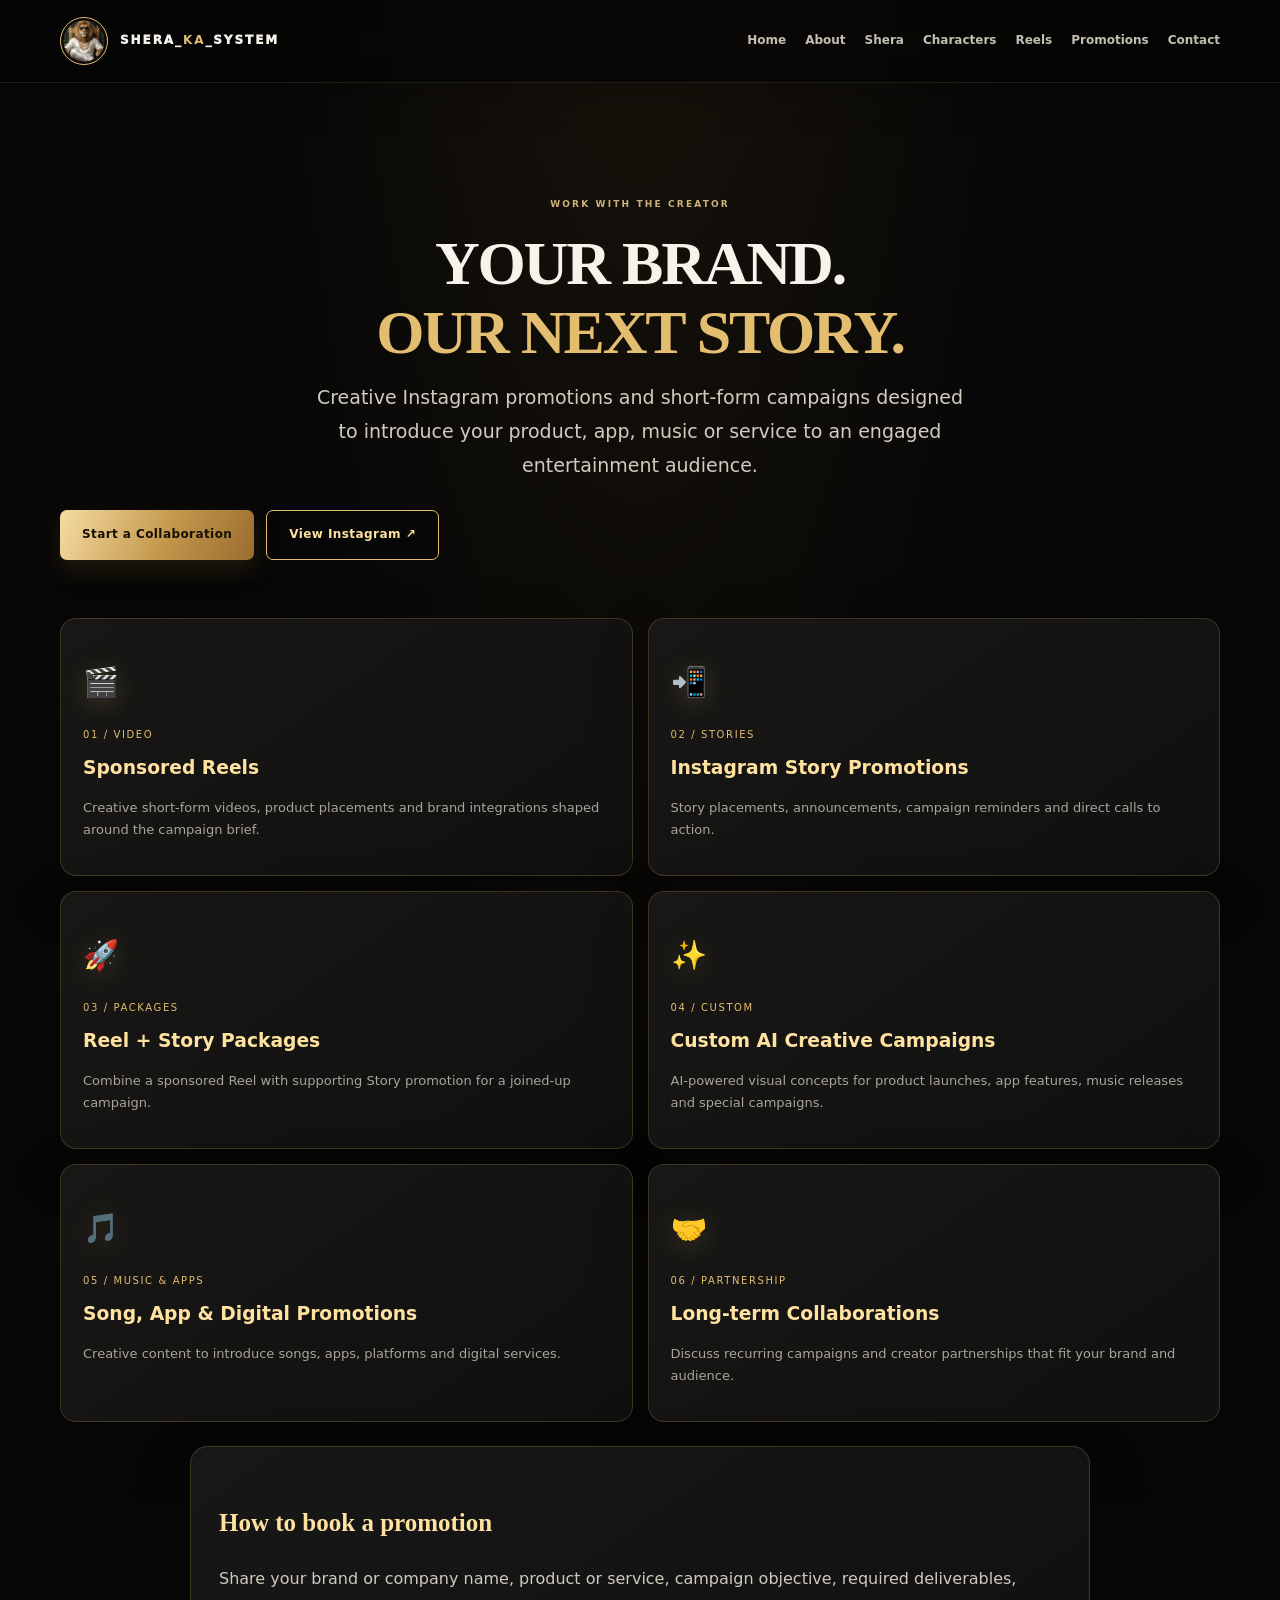
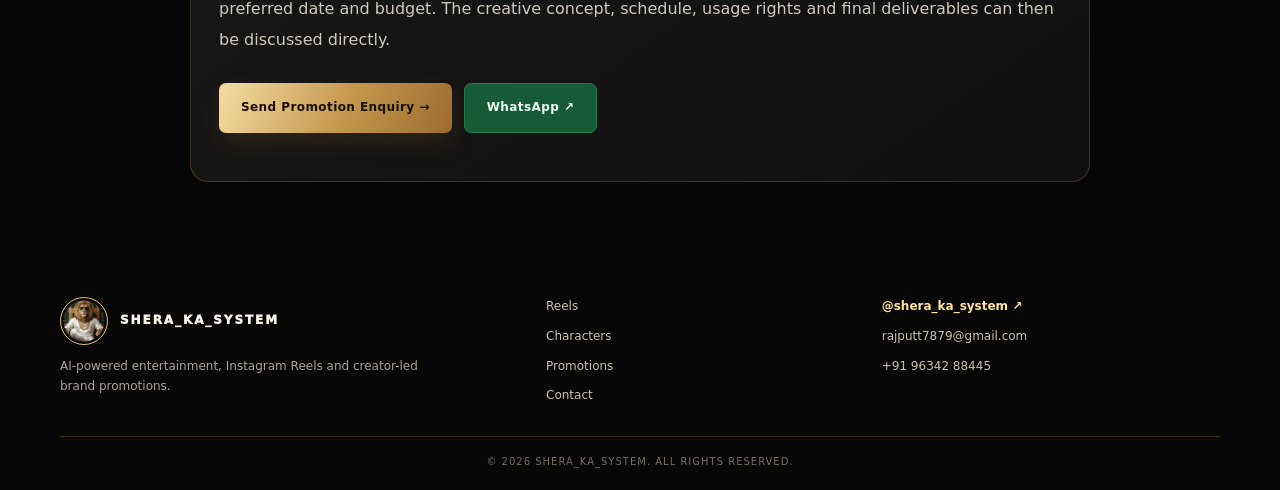
==== commit 5a3fbd4a: "Enable cinematic UI interactions across site" ====
--- a/brand-promotions.html
+++ b/brand-promotions.html
@@ -1,8 +1,8 @@
-<!doctype html><html lang="en-IN"><head><meta charset="utf-8"><meta name="viewport" content="width=device-width,initial-scale=1"><meta name="theme-color" content="#090909"><title>Brand Promotions & Sponsorships | SHERA_KA_SYSTEM</title><meta name="description" content="Partner with SHERA_KA_SYSTEM for sponsored Instagram Reels, Story promotions, app and music campaigns, and custom AI-powered brand content."><meta name="keywords" content="SHERA_KA_SYSTEM brand promotions, sponsored Instagram Reels, Story promotions, paid collaborations, app promotions, music promotions, creator marketing India"><meta name="robots" content="index,follow,max-image-preview:large"><link rel="canonical" href="https://bhavishyarajputt83-web.github.io/sherakasystem.github.io/brand-promotions.html"><link rel="icon" href="favicon.svg" type="image/svg+xml"><link rel="stylesheet" href="style.css"><meta property="og:type" content="website"><meta property="og:site_name" content="SHERA_KA_SYSTEM"><meta property="og:title" content="Brand Promotions & Sponsorships | SHERA_KA_SYSTEM"><meta property="og:description" content="Partner with SHERA_KA_SYSTEM for sponsored Instagram Reels, Story promotions, app and music campaigns, and custom AI-powered brand content."><meta property="og:url" content="https://bhavishyarajputt83-web.github.io/sherakasystem.github.io/brand-promotions.html"><meta property="og:image" content="https://bhavishyarajputt83-web.github.io/sherakasystem.github.io/shera-avatar.webp"><meta name="twitter:card" content="summary_large_image"></head><body><header class="topbar"><div class="wrap nav"><a class="brand" href="index.html"><span class="avatar-mark"><img class="brand-avatar" src="shera-avatar.webp" alt="SHERA_KA_SYSTEM logo" width="48" height="48"></span><span>SHERA_<b>KA</b>_SYSTEM</span></a><nav class="links" aria-label="Main navigation"><a href="index.html">Home</a><a href="shera-ka-system-kaun-hai.html">About</a><a href="shera-bhai-kaun-hai.html">Shera</a><a href="characters.html">Characters</a><a href="reels.html">Reels</a><a href="brand-promotions.html">Promotions</a><a href="contact.html">Contact</a></nav></div></header><main class="wrap page-main"><section class="page-hero"><span class="eyebrow">Work with the creator</span><h1>YOUR BRAND.<br><span class="gold">OUR NEXT STORY.</span></h1><p class="lead">Creative Instagram promotions and short-form campaigns designed to introduce your product, app, music or service to an engaged entertainment audience.</p><div class="actions"><a class="btn primary" href="contact.html">Start a Collaboration</a><a class="btn secondary" href="https://www.instagram.com/shera_ka_system/" target="_blank" rel="noopener noreferrer">View Instagram ↗</a></div></section><section class="promo-grid">
+<!doctype html><html lang="en-IN"><head><meta charset="utf-8"><meta name="viewport" content="width=device-width,initial-scale=1"><meta name="theme-color" content="#090909"><title>Brand Promotions & Sponsorships | SHERA_KA_SYSTEM</title><meta name="description" content="Partner with SHERA_KA_SYSTEM for sponsored Instagram Reels, Story promotions, app and music campaigns, and custom AI-powered brand content."><meta name="keywords" content="SHERA_KA_SYSTEM brand promotions, sponsored Instagram Reels, Story promotions, paid collaborations, app promotions, music promotions, creator marketing India"><meta name="robots" content="index,follow,max-image-preview:large"><link rel="canonical" href="https://bhavishyarajputt83-web.github.io/sherakasystem.github.io/brand-promotions.html"><link rel="icon" href="favicon.svg" type="image/svg+xml"><link rel="stylesheet" href="style.css"><meta property="og:type" content="website"><meta property="og:site_name" content="SHERA_KA_SYSTEM"><meta property="og:title" content="Brand Promotions & Sponsorships | SHERA_KA_SYSTEM"><meta property="og:description" content="Partner with SHERA_KA_SYSTEM for sponsored Instagram Reels, Story promotions, app and music campaigns, and custom AI-powered brand content."><meta property="og:url" content="https://bhavishyarajputt83-web.github.io/sherakasystem.github.io/brand-promotions.html"><meta property="og:image" content="https://bhavishyarajputt83-web.github.io/sherakasystem.github.io/shera-avatar.webp"><meta name="twitter:card" content="summary_large_image"></head><body><div class="scroll-progress" aria-hidden="true"></div><header class="topbar"><div class="wrap nav"><a class="brand" href="index.html"><span class="avatar-mark"><img class="brand-avatar" src="shera-avatar.webp" alt="SHERA_KA_SYSTEM logo" width="48" height="48"></span><span>SHERA_<b>KA</b>_SYSTEM</span></a><nav class="links" aria-label="Main navigation"><a href="index.html">Home</a><a href="shera-ka-system-kaun-hai.html">About</a><a href="shera-bhai-kaun-hai.html">Shera</a><a href="characters.html">Characters</a><a href="reels.html">Reels</a><a href="brand-promotions.html">Promotions</a><a href="contact.html">Contact</a></nav></div></header><main class="wrap page-main"><section class="page-hero"><span class="eyebrow">Work with the creator</span><h1>YOUR BRAND.<br><span class="gold">OUR NEXT STORY.</span></h1><p class="lead">Creative Instagram promotions and short-form campaigns designed to introduce your product, app, music or service to an engaged entertainment audience.</p><div class="actions"><a class="btn primary" href="contact.html">Start a Collaboration</a><a class="btn secondary" href="https://www.instagram.com/shera_ka_system/" target="_blank" rel="noopener noreferrer">View Instagram ↗</a></div></section><section class="promo-grid">
 <article class="promo-card"><div class="service-icon">🎬</div><span class="tag">01 / Video</span><h3>Sponsored Reels</h3><p>Creative short-form videos, product placements and brand integrations shaped around the campaign brief.</p></article>
 <article class="promo-card"><div class="service-icon">📲</div><span class="tag">02 / Stories</span><h3>Instagram Story Promotions</h3><p>Story placements, announcements, campaign reminders and direct calls to action.</p></article>
 <article class="promo-card"><div class="service-icon">🚀</div><span class="tag">03 / Packages</span><h3>Reel + Story Packages</h3><p>Combine a sponsored Reel with supporting Story promotion for a joined-up campaign.</p></article>
 <article class="promo-card"><div class="service-icon">✨</div><span class="tag">04 / Custom</span><h3>Custom AI Creative Campaigns</h3><p>AI-powered visual concepts for product launches, app features, music releases and special campaigns.</p></article>
 <article class="promo-card"><div class="service-icon">🎵</div><span class="tag">05 / Music & Apps</span><h3>Song, App & Digital Promotions</h3><p>Creative content to introduce songs, apps, platforms and digital services.</p></article>
 <article class="promo-card"><div class="service-icon">🤝</div><span class="tag">06 / Partnership</span><h3>Long-term Collaborations</h3><p>Discuss recurring campaigns and creator partnerships that fit your brand and audience.</p></article>
-</section><section class="article" style="margin-top:24px"><h2>How to book a promotion</h2><p>Share your brand or company name, product or service, campaign objective, required deliverables, preferred date and budget. The creative concept, schedule, usage rights and final deliverables can then be discussed directly.</p><div class="actions"><a class="btn primary" href="contact.html">Send Promotion Enquiry →</a><a class="btn whatsapp" href="https://wa.me/919634288445?text=Hello%20SHERA_KA_SYSTEM%2C%20I%20am%20interested%20in%20a%20brand%20collaboration." target="_blank" rel="noopener noreferrer">WhatsApp ↗</a></div></section></main><footer><div class="wrap footer-main"><div><a class="brand footer-brand" href="index.html"><span class="avatar-mark"><img class="brand-avatar" src="shera-avatar.webp" alt="" width="42" height="42"></span><span>SHERA_KA_SYSTEM</span></a><p class="footer-note">AI-powered entertainment, Instagram Reels and creator-led brand promotions.</p></div><div class="footer-links"><a href="reels.html">Reels</a><a href="characters.html">Characters</a><a href="brand-promotions.html">Promotions</a><a href="contact.html">Contact</a></div><div class="footer-contact"><a href="https://www.instagram.com/shera_ka_system/" target="_blank" rel="noopener noreferrer">@shera_ka_system ↗</a><a href="mailto:rajputt7879@gmail.com">rajputt7879@gmail.com</a><a href="tel:+919634288445">+91 96342 88445</a></div></div><div class="wrap copyright">© 2026 SHERA_KA_SYSTEM. All rights reserved.</div></footer></body></html>+</section><section class="article" style="margin-top:24px"><h2>How to book a promotion</h2><p>Share your brand or company name, product or service, campaign objective, required deliverables, preferred date and budget. The creative concept, schedule, usage rights and final deliverables can then be discussed directly.</p><div class="actions"><a class="btn primary" href="contact.html">Send Promotion Enquiry →</a><a class="btn whatsapp" href="https://wa.me/919634288445?text=Hello%20SHERA_KA_SYSTEM%2C%20I%20am%20interested%20in%20a%20brand%20collaboration." target="_blank" rel="noopener noreferrer">WhatsApp ↗</a></div></section></main><footer><div class="wrap footer-main"><div><a class="brand footer-brand" href="index.html"><span class="avatar-mark"><img class="brand-avatar" src="shera-avatar.webp" alt="" width="42" height="42"></span><span>SHERA_KA_SYSTEM</span></a><p class="footer-note">AI-powered entertainment, Instagram Reels and creator-led brand promotions.</p></div><div class="footer-links"><a href="reels.html">Reels</a><a href="characters.html">Characters</a><a href="brand-promotions.html">Promotions</a><a href="contact.html">Contact</a></div><div class="footer-contact"><a href="https://www.instagram.com/shera_ka_system/" target="_blank" rel="noopener noreferrer">@shera_ka_system ↗</a><a href="mailto:rajputt7879@gmail.com">rajputt7879@gmail.com</a><a href="tel:+919634288445">+91 96342 88445</a></div></div><div class="wrap copyright">© 2026 SHERA_KA_SYSTEM. All rights reserved.</div></footer><script src="effects.js" defer></script></body></html>
--- a/style.css
+++ b/style.css
@@ -14,3 +14,140 @@
 footer{padding:37px 0 20px;color:var(--muted);font-size:12px;background:#070707}.footer-main{display:grid;grid-template-columns:1.2fr .8fr .9fr;gap:35px;padding-bottom:28px;border-bottom:1px solid var(--line)}.footer-brand{color:var(--text)}.footer-note{max-width:360px;color:var(--muted);font-size:12px}.footer-links,.footer-contact{display:flex;flex-direction:column;gap:10px}.footer-links a,.footer-contact a{color:#c9c1b4}.footer-contact a:first-child{color:var(--gold2);font-weight:800}.copyright{text-align:center;padding-top:17px;color:#756f65;font-size:10px}
 @media(max-width:920px){.nav{align-items:flex-start;flex-direction:column;padding:12px 0}.links{gap:13px}.hero-grid{grid-template-columns:1fr .7fr;gap:15px}.service-grid{grid-template-columns:repeat(2,1fr)}.feature-grid{grid-template-columns:1fr 1fr}.feature-large{grid-column:span 2}.character-grid{grid-template-columns:repeat(2,1fr)}}
 @media(max-width:680px){.wrap{width:min(100% - 30px,560px)}.nav{gap:12px}.links{gap:9px 13px;font-size:11px}.hero{padding:55px 0 50px}.hero-grid{grid-template-columns:1fr;text-align:center}.hero-copy .lead{margin:auto}.hero-tags,.actions{justify-content:center}.hero-visual{min-height:280px}.hero-visual img{width:210px}.visual-ring{width:260px;height:260px}.visual-caption{bottom:-3px}.section{padding:55px 0}.intro-layout,.feature-grid,.service-grid,.character-grid,.reel-grid,.promo-grid,.contact-grid,.footer-main{grid-template-columns:1fr}.feature-large{grid-column:auto}.section-head,.reel-band-inner,.creator-cta-inner{display:block}.section-head>p{max-width:none}.reel-actions{margin-top:24px}.creator-cta .actions{margin-top:24px}.page-main{padding-top:28px}.article{padding:20px}.footer-main{gap:22px}}
+
+
+
+/* ===== SHERA_KA_SYSTEM cinematic interaction layer ===== */
+:root{--gold:#e3bd70;--gold2:#ffe2a0;--gold-deep:#8f6428;--ink:#050505;--glass:rgba(255,255,255,.055);--glass-line:rgba(255,225,166,.18)}
+html{scroll-behavior:smooth;scroll-padding-top:100px}
+body{background:radial-gradient(ellipse at 50% -25%,rgba(176,126,48,.13),transparent 45%),#070707;overflow-x:hidden}
+::selection{background:#d6aa58;color:#130e07}
+a,button{-webkit-tap-highlight-color:transparent}
+.topbar{background:rgba(5,5,5,.72);border-bottom:1px solid rgba(255,225,166,.1);box-shadow:0 12px 40px rgba(0,0,0,.2)}
+.nav{min-height:82px}
+.brand{font-size:12px;letter-spacing:.16em}
+.links a{position:relative;padding:8px 0}
+.links a:after{content:"";position:absolute;left:0;bottom:0;width:0;height:1px;background:var(--gold);transition:width .28s}
+.links a:hover:after,.links a.active:after{width:100%}
+.links a.active{color:var(--gold2)}
+.menu-toggle{display:none}
+.scroll-progress{position:fixed;top:0;left:0;width:0;height:2px;background:linear-gradient(90deg,#7e551f,#ffe2a0);z-index:120;box-shadow:0 0 12px rgba(227,189,112,.7)}
+/* Cinematic loader */
+.site-loader{position:fixed;inset:0;z-index:1000;display:grid;place-items:center;background:radial-gradient(circle at 50% 42%,#261b0d,#090909 56%,#030303);opacity:1;visibility:visible;transition:opacity .65s ease,visibility .65s ease}
+.site-loader.is-done{opacity:0;visibility:hidden;pointer-events:none}
+.loader-core{display:flex;align-items:center;flex-direction:column;gap:18px;text-align:center}
+.loader-emblem{position:relative;width:96px;height:96px;border:1px solid rgba(255,225,166,.5);border-radius:50%;display:grid;place-items:center;box-shadow:0 0 45px rgba(198,144,59,.18),inset 0 0 28px rgba(198,144,59,.12);animation:loaderFloat 2.2s ease-in-out infinite}
+.loader-emblem:before,.loader-emblem:after{content:"";position:absolute;inset:-8px;border:1px solid rgba(255,225,166,.24);border-radius:50%;border-top-color:var(--gold2);animation:loaderSpin 2.2s linear infinite}
+.loader-emblem:after{inset:-17px;border-color:transparent rgba(255,225,166,.18) transparent rgba(255,225,166,.18);animation-direction:reverse;animation-duration:3.4s}
+.loader-emblem img{width:68px;height:68px;object-fit:cover;border-radius:50%}
+.loader-wordmark{font-size:12px;letter-spacing:.28em;font-weight:900;color:#f4dfb6}
+.loader-status{font-size:9px;color:#9d8b6e;letter-spacing:.26em;text-transform:uppercase}
+.loader-line{width:155px;height:2px;background:rgba(255,255,255,.1);overflow:hidden}
+.loader-line span{display:block;width:45%;height:100%;background:linear-gradient(90deg,transparent,var(--gold2),transparent);animation:loaderSweep 1.1s ease-in-out infinite}
+@keyframes loaderSpin{to{transform:rotate(360deg)}}@keyframes loaderFloat{50%{transform:translateY(-7px)}}@keyframes loaderSweep{to{transform:translateX(240%)}} 
+/* Scroll reveal */
+.motion-ready [data-reveal]{opacity:0;transform:translate3d(0,28px,0);transition:opacity .8s ease,transform .8s cubic-bezier(.2,.75,.2,1)}
+.motion-ready [data-reveal="left"]{transform:translate3d(-38px,0,0)}
+.motion-ready [data-reveal="right"]{transform:translate3d(38px,0,0)}
+.motion-ready [data-reveal="zoom"]{transform:translate3d(0,18px,0) scale(.94)}
+.motion-ready [data-reveal].is-visible{opacity:1;transform:translate3d(0,0,0) scale(1)}
+/* Hero 3D */
+.hero-home{padding:56px 0 0;min-height:670px;background:radial-gradient(ellipse at 72% 48%,rgba(189,137,58,.17),transparent 38%),radial-gradient(ellipse at 12% 5%,rgba(110,77,35,.14),transparent 35%),linear-gradient(120deg,#070707,#11100d 65%,#080808);isolation:isolate}
+.hero-noise{position:absolute;inset:0;z-index:-1;opacity:.15;pointer-events:none;background-image:url("data:image/svg+xml,%3Csvg viewBox='0 0 180 180' xmlns='http://www.w3.org/2000/svg'%3E%3Cfilter id='n'%3E%3CfeTurbulence type='fractalNoise' baseFrequency='.85' numOctaves='3' stitchTiles='stitch'/%3E%3C/filter%3E%3Crect width='100%25' height='100%25' filter='url(%23n)' opacity='.24'/%3E%3C/svg%3E")}
+.hero-grid{min-height:570px;grid-template-columns:1.08fr .92fr;gap:28px}
+.hero-copy{position:relative;z-index:3;padding:32px 0 55px}
+.eyebrow{display:inline-flex;align-items:center;gap:10px;font-size:9px;letter-spacing:.24em;color:#cdb27b}
+.eyebrow i{font-style:normal;color:#64502e}
+.eyebrow-dot,.live-dot{width:7px;height:7px;border-radius:50%;background:#d6b368;display:inline-block;box-shadow:0 0 12px #d6b368;animation:dotPulse 1.8s ease-in-out infinite}
+@keyframes dotPulse{50%{opacity:.35;transform:scale(.72)}}
+.hero h1{font-family:Georgia,"Times New Roman",serif;font-size:clamp(57px,7.5vw,106px);letter-spacing:-.06em;line-height:.91;margin:27px 0 24px;text-shadow:0 12px 40px rgba(0,0,0,.35)}
+.outline-word{-webkit-text-stroke:1px rgba(255,226,160,.74);color:transparent;text-shadow:none}
+.hero .lead{font-size:16px;max-width:560px;color:#c4b9a5;line-height:1.85}
+.hero .lead strong{color:#fff1d2}
+.btn{position:relative;overflow:hidden;border-radius:7px;padding:14px 22px}
+.primary{background:linear-gradient(115deg,#f6dda3,#c3974c 55%,#9b6c2e);box-shadow:0 10px 25px rgba(167,118,43,.17);color:#171006}
+.primary:before{content:"";position:absolute;top:-80%;left:-35%;width:24%;height:260%;transform:rotate(25deg);background:rgba(255,255,255,.28);transition:left .55s}
+.primary:hover:before{left:125%}
+.glass-btn{border:1px solid rgba(255,225,166,.3);background:rgba(255,255,255,.035);color:#f2ddb4;backdrop-filter:blur(12px)}
+.hero-trust{display:flex;gap:17px;flex-wrap:wrap;margin-top:31px;color:#938874;font-size:10px;letter-spacing:.04em}
+.hero-trust b{color:var(--gold);padding-right:4px}
+.hero-stage{position:relative;min-height:525px;display:grid;place-items:center;perspective:1100px;isolation:isolate}
+.stage-glow{position:absolute;width:64%;height:65%;border-radius:50%;background:rgba(183,124,42,.17);filter:blur(85px);z-index:-2;animation:glowBreath 5s ease-in-out infinite}
+@keyframes glowBreath{50%{transform:scale(1.25);opacity:.55}}
+.stage-orbit{position:absolute;border:1px solid rgba(255,224,170,.2);border-radius:50%;transform:rotateX(68deg) rotateZ(-28deg)}
+.orbit-one{width:470px;height:470px;animation:orbitTurn 28s linear infinite}
+.orbit-two{width:550px;height:550px;border-style:dashed;border-color:rgba(255,224,170,.1);animation:orbitTurn 42s linear infinite reverse}
+@keyframes orbitTurn{to{transform:rotateX(68deg) rotateZ(332deg)}}
+.portrait-frame{position:relative;width:min(370px,76%);aspect-ratio:.88;transform-style:preserve-3d;border-radius:46% 46% 24px 24px;overflow:hidden;border:1px solid rgba(255,224,170,.42);background:linear-gradient(145deg,#312514,#100d08 60%,#292015);box-shadow:22px 35px 75px rgba(0,0,0,.62),inset 0 0 60px rgba(255,220,150,.08);animation:portraitFloat 6s ease-in-out infinite}
+@keyframes portraitFloat{50%{transform:translateY(-13px) rotateY(-3deg)}}
+.portrait-frame:before{content:"";position:absolute;inset:10px;border:1px solid rgba(255,225,166,.18);border-radius:46% 46% 18px 18px;z-index:2;pointer-events:none}
+.portrait-frame img{width:100%;height:100%;object-fit:cover;object-position:center;transform:scale(1.08);filter:saturate(.9) contrast(1.07)}
+.portrait-sheen{position:absolute;inset:-100% -50%;z-index:3;pointer-events:none;background:linear-gradient(110deg,transparent 42%,rgba(255,232,186,.16) 49%,transparent 56%);animation:sheenPass 7s ease-in-out infinite}
+@keyframes sheenPass{0%,35%{transform:translateX(-35%)}75%,100%{transform:translateX(45%)}}
+.portrait-label{position:absolute;z-index:4;bottom:18px;left:18px;right:18px;padding:13px 15px;background:rgba(7,7,7,.65);border:1px solid rgba(255,225,166,.2);backdrop-filter:blur(16px);display:flex;flex-direction:column;gap:4px}
+.portrait-label span{font-size:8px;letter-spacing:.22em;color:#c5a66c}.portrait-label b{font-size:12px;letter-spacing:.15em;color:#fff1d0}
+.floating-chip{position:absolute;z-index:5;padding:11px 14px;background:rgba(15,13,9,.75);border:1px solid rgba(255,225,166,.24);backdrop-filter:blur(18px);border-radius:5px;color:#c8b58d;font-size:8px;letter-spacing:.18em;box-shadow:0 12px 38px rgba(0,0,0,.32)}
+.chip-top{top:17%;right:0;animation:chipDrift 5s ease-in-out infinite}.chip-bottom{bottom:16%;left:-1%;animation:chipDrift 6s ease-in-out infinite reverse}.floating-chip b{color:var(--gold2)}
+.chip-pulse{width:6px;height:6px;background:#b8d28e;border-radius:50%;display:inline-block;margin-right:7px;box-shadow:0 0 10px #b8d28e}
+@keyframes chipDrift{50%{transform:translateY(-9px)}}
+.equalizer{display:inline-flex;align-items:center;gap:2px;height:10px;margin-right:7px}.equalizer i{width:2px;background:var(--gold);height:5px;animation:eq .8s ease-in-out infinite alternate}.equalizer i:nth-child(2){animation-delay:.2s}.equalizer i:nth-child(3){height:10px}.equalizer i:nth-child(4){animation-delay:.35s}.equalizer i:nth-child(5){animation-delay:.1s}@keyframes eq{to{height:10px}}
+.stage-star{position:absolute;color:var(--gold2);text-shadow:0 0 24px rgba(255,214,140,.6);animation:starFloat 4s ease-in-out infinite}.star-a{font-size:34px;top:18%;left:11%}.star-b{font-size:42px;right:8%;bottom:23%;animation-delay:1s}.star-c{font-size:17px;bottom:13%;left:22%;animation-delay:2s}@keyframes starFloat{50%{transform:translateY(-14px) rotate(45deg);opacity:.5}}
+.hero-bottom-line{border-top:1px solid rgba(255,225,166,.1);padding:14px 0}.hero-bottom-line .wrap{display:flex;align-items:center;gap:18px;font-size:8px;letter-spacing:.22em;color:#83765e}.scroll-line{height:1px;flex:1;background:linear-gradient(90deg,rgba(227,189,112,.55),transparent)}
+.ticker{overflow:hidden;border-bottom:1px solid var(--line);background:#0b0a08}.ticker-track{display:flex;align-items:center;gap:33px;width:max-content;padding:15px 0;animation:tickerRun 32s linear infinite}.ticker-track span{font-size:9px;letter-spacing:.24em;font-weight:850;color:#b6a17a}.ticker-track b{color:#826331;font-size:13px}@keyframes tickerRun{to{transform:translateX(-50%)}}
+.section{padding:88px 0;border-bottom:1px solid rgba(255,225,166,.09)}
+.intro-section{background:linear-gradient(90deg,#0c0b09,#090909)}.intro-layout{gap:80px}.intro-layout h2{font-size:clamp(36px,5vw,58px)}.intro-copy{font-size:15px;color:#bdb3a1;line-height:2}
+.section-heading{display:flex;align-items:end;justify-content:space-between;gap:28px;margin-bottom:29px}.section-heading h2{font-size:clamp(33px,4.5vw,54px);margin:10px 0 0}.section-heading>p{max-width:360px;color:var(--muted);font-size:13px}
+.swipe-controls{display:flex;align-items:center;gap:8px}.swipe-hint{font-size:8px;letter-spacing:.2em;color:#9b8c6b;margin-right:8px}
+.round-control{width:39px;height:39px;display:grid;place-items:center;border:1px solid rgba(255,225,166,.24);border-radius:50%;background:rgba(255,255,255,.035);color:var(--gold2);font-size:15px;cursor:pointer;transition:background .2s,transform .2s}.round-control:hover{background:rgba(227,189,112,.16);transform:translateY(-2px)}
+.swipe-track{display:flex;gap:18px;overflow-x:auto;overscroll-behavior-x:contain;scroll-snap-type:x mandatory;scroll-behavior:smooth;padding:8px 4px 22px;scrollbar-width:none;cursor:grab;perspective:1200px}.swipe-track::-webkit-scrollbar{display:none}.swipe-track.is-dragging{cursor:grabbing;scroll-snap-type:none;scroll-behavior:auto;user-select:none}
+.experience-card{flex:0 0 clamp(270px,30vw,360px);min-height:390px;position:relative;overflow:hidden;padding:22px;display:flex;flex-direction:column;justify-content:space-between;scroll-snap-align:start;border:1px solid rgba(255,225,166,.2);border-radius:13px;background:#14110c;transform-style:preserve-3d;box-shadow:0 22px 55px rgba(0,0,0,.26);transition:border-color .35s,box-shadow .35s}
+.experience-card:before{content:"";position:absolute;inset:0;background:radial-gradient(circle at 85% 18%,rgba(231,188,105,.2),transparent 34%),linear-gradient(155deg,rgba(255,255,255,.055),transparent 43%);pointer-events:none}
+.experience-card:after{content:"";position:absolute;right:-65px;bottom:-90px;width:220px;height:220px;border:1px solid rgba(255,225,166,.16);border-radius:50%;box-shadow:0 0 0 20px rgba(255,225,166,.025),0 0 0 44px rgba(255,225,166,.02);transition:transform .8s}
+.experience-card:hover{border-color:rgba(255,225,166,.5);box-shadow:0 30px 75px rgba(0,0,0,.42)}.experience-card:hover:after{transform:scale(1.2) rotate(35deg)}
+.experience-reels{background:radial-gradient(ellipse at 80% 25%,#4b2f13,#15110a 52%,#090909)}.experience-characters{background:radial-gradient(ellipse at 78% 15%,#4b3620,#15110a 54%,#090909)}.experience-brand{background:radial-gradient(ellipse at 80% 20%,#3c301a,#11110d 54%,#090909)}.experience-contact{background:radial-gradient(ellipse at 80% 20%,#3e321d,#13110c 54%,#090909)}
+.card-topline,.card-bottom{position:relative;z-index:2;display:flex;justify-content:space-between;align-items:center;font-size:8px;letter-spacing:.2em;color:#c7b48c}.card-open{font-size:18px;color:#f1d18b}.experience-icon{position:relative;z-index:2;display:grid;place-items:center;width:52px;height:52px;border:1px solid rgba(255,225,166,.3);border-radius:50%;font-size:18px;color:var(--gold2);background:rgba(255,255,255,.04);box-shadow:0 0 35px rgba(217,173,85,.12)}
+.card-mini{font-size:8px;letter-spacing:.2em;color:#c4a46c}.experience-card h3{font-family:Georgia,serif;font-weight:400;font-size:39px;line-height:1.04;margin:12px 0;color:#fff1d3}.experience-card h3 em{font-style:italic;color:var(--gold)}.experience-card p{max-width:260px;color:#b3a995;font-size:12px;line-height:1.8}.card-bottom{padding-top:14px;border-top:1px solid rgba(255,225,166,.18)}.card-bottom b{font-size:16px;color:var(--gold2)}
+.track-progress{width:100%;height:2px;background:rgba(255,255,255,.1);overflow:hidden}.track-progress-fill{display:block;width:20%;height:100%;background:linear-gradient(90deg,#987035,#ffe2a0);transition:width .18s}
+.live-section{background:radial-gradient(ellipse at 75% 50%,rgba(184,130,47,.12),transparent 35%),#0a0907}.live-layout{display:grid;grid-template-columns:.9fr 1.1fr;align-items:center;gap:65px}.live-copy h2{font-size:clamp(38px,5.2vw,62px)}.live-copy p{max-width:440px;color:#bcb2a1;line-height:1.9;font-size:14px;margin-bottom:25px}.live-note{font-size:8px;letter-spacing:.2em;color:#938260;margin-top:25px}.phone-scene{position:relative;min-height:555px;display:grid;place-items:center;perspective:1400px}.phone-shadow{position:absolute;bottom:25px;width:310px;height:60px;background:rgba(0,0,0,.7);filter:blur(27px);border-radius:50%}
+.phone-device{position:relative;width:266px;height:520px;padding:9px;border:1px solid #716044;border-radius:36px;background:linear-gradient(135deg,#46413b,#0a0a0a 26%,#272018 78%,#645039);box-shadow:24px 34px 75px rgba(0,0,0,.65),inset 0 0 0 1px rgba(255,255,255,.14);transform-style:preserve-3d;animation:phoneFloat 6s ease-in-out infinite}
+@keyframes phoneFloat{50%{transform:translateY(-12px) rotateY(-5deg) rotateX(2deg)}}
+.phone-screen{width:100%;height:100%;overflow:hidden;border-radius:28px;background:#090909;position:relative}.phone-island{position:absolute;z-index:5;top:13px;left:50%;transform:translateX(-50%);width:82px;height:19px;border-radius:999px;background:#020202}.phone-header{height:54px;padding:22px 13px 5px;display:flex;justify-content:space-between;align-items:center;color:#f3e7cf;font-size:10px}.phone-header span{font-size:15px}.phone-header b{letter-spacing:.04em}.phone-visual{height:340px;position:relative;overflow:hidden;background:radial-gradient(circle at 50% 38%,#77572e,#1a140d 65%,#080808)}.phone-visual img{width:100%;height:100%;object-fit:cover;filter:saturate(.85) contrast(1.1);opacity:.87;transform:scale(1.08);animation:phoneZoom 11s ease-in-out infinite alternate}@keyframes phoneZoom{to{transform:scale(1.2) translateY(-7px)}}
+.phone-visual-overlay{position:absolute;inset:0;display:flex;flex-direction:column;justify-content:space-between;padding:18px 13px;background:linear-gradient(180deg,rgba(0,0,0,.12),transparent 30%,rgba(0,0,0,.55))}.phone-live-badge{align-self:flex-start;padding:5px 8px;background:#c53e35;color:white;border-radius:3px;font-size:8px;letter-spacing:.16em}.phone-play{position:absolute;top:45%;left:50%;transform:translate(-50%,-50%);width:52px;height:52px;border:1px solid rgba(255,238,203,.65);border-radius:50%;display:grid;place-items:center;background:rgba(0,0,0,.3);backdrop-filter:blur(8px);color:white;padding-left:3px}.phone-visual-overlay b{font-family:Georgia,serif;font-size:22px;line-height:1.06;color:#fff1d3;text-shadow:0 3px 18px #000}
+.phone-actions{height:31px;display:flex;justify-content:space-around;align-items:center;color:#e4d3ae;font-size:17px}.phone-caption{padding:1px 12px;color:#aaa08e;font-size:8px}.phone-caption b{color:#f1dfbd;margin-right:4px}.phone-nav{position:absolute;bottom:0;width:100%;height:39px;border-top:1px solid rgba(255,255,255,.12);display:flex;align-items:center;justify-content:space-around;color:#cabb9d;font-size:15px}
+.phone-float{position:absolute;padding:11px 13px;border:1px solid rgba(255,225,166,.23);border-radius:4px;background:rgba(13,11,8,.8);backdrop-filter:blur(15px);color:#d9bf8c;font-size:8px;letter-spacing:.18em;box-shadow:0 15px 30px rgba(0,0,0,.3);z-index:5}.float-one{top:17%;left:2%;transform:rotate(-7deg)}.float-two{bottom:16%;right:1%;transform:rotate(5deg)}
+.services-section{background:linear-gradient(180deg,#0b0a08,#090909)}.service-grid{display:grid;grid-template-columns:repeat(4,1fr);gap:14px;perspective:1000px}.service-card{position:relative;overflow:hidden;padding:25px 21px;min-height:240px;border:1px solid rgba(255,225,166,.17);border-radius:11px;background:linear-gradient(145deg,rgba(40,33,22,.75),rgba(13,13,12,.94));transform-style:preserve-3d;transition:border-color .3s,background .3s}.service-card:before{content:"";position:absolute;inset:0;background:linear-gradient(120deg,transparent 20%,rgba(255,227,174,.055),transparent 65%);transform:translateX(-100%);transition:transform .7s}.service-card:hover:before{transform:translateX(100%)}.service-card:hover{border-color:rgba(255,225,166,.45)}
+.service-no{position:absolute;right:17px;top:13px;color:rgba(227,189,112,.45);font-family:Georgia,serif;font-size:24px}.service-icon{font-size:29px;margin:18px 0 13px;filter:drop-shadow(0 5px 12px rgba(227,189,112,.2))}.service-card h3{font-family:Georgia,serif;color:#f4dfb5;font-size:18px;margin:0 0 9px}.service-card p{color:#a9a08f;font-size:11px;line-height:1.8}.service-line{position:absolute;bottom:0;left:0;width:0;height:2px;background:var(--gold);transition:width .5s}.service-card:hover .service-line{width:100%}
+.cta-section{position:relative;overflow:hidden;padding:100px 0;text-align:center;background:radial-gradient(ellipse at 50% 70%,rgba(172,119,42,.22),transparent 48%),linear-gradient(160deg,#12100c,#060606)}.cta-orb{position:absolute;width:500px;height:500px;left:50%;top:50%;transform:translate(-50%,-50%);border:1px solid rgba(255,225,166,.11);border-radius:50%;box-shadow:0 0 0 38px rgba(255,225,166,.018),0 0 0 85px rgba(255,225,166,.012)}.cta-inner{position:relative;z-index:2}.cta-inner h2{font-family:Georgia,serif;font-size:clamp(42px,7vw,78px);line-height:.98;letter-spacing:-.05em;margin:20px 0}.cta-inner p{color:#b8ae9c;max-width:550px;margin:0 auto}.cta-inner .actions{justify-content:center}
+.footer-main{padding-bottom:27px}.copyright{letter-spacing:.1em;text-transform:uppercase}
+/* Reels Studio */
+.reels-main{overflow:hidden}.reels-hero{position:relative;overflow:hidden;padding:96px 0 84px;background:radial-gradient(ellipse at 80% 45%,rgba(187,130,49,.22),transparent 34%),linear-gradient(130deg,#080808,#15110b 68%,#080808)}.reels-hero h1{font-family:Georgia,serif;font-size:clamp(48px,7vw,88px);line-height:.98;letter-spacing:-.05em;margin:22px 0}.reels-hero .lead{max-width:670px;color:#bbb09a}.reels-hero-orb{position:absolute;right:8%;top:-190px;width:560px;height:560px;border:1px solid rgba(255,225,166,.1);border-radius:50%;box-shadow:0 0 0 35px rgba(255,225,166,.025),0 0 0 85px rgba(255,225,166,.016);pointer-events:none}
+.reel-studio{background:#090908}.reel-deck{padding-top:8px}.reel-tile{position:relative;isolation:isolate;flex:0 0 clamp(250px,25vw,310px);height:465px;overflow:hidden;scroll-snap-align:start;border-radius:12px;border:1px solid rgba(255,225,166,.21);background:#19140c;box-shadow:0 20px 55px rgba(0,0,0,.4);transform-style:preserve-3d;transition:transform .35s,border-color .3s}.reel-tile:hover{border-color:rgba(255,225,166,.55)}
+.reel-tile-bg{position:absolute;inset:0;z-index:-2;overflow:hidden;background:radial-gradient(circle at 50% 30%,#79592e,#17120b 58%,#050505)}.reel-tile-bg:after{content:"";position:absolute;inset:0;background:linear-gradient(180deg,rgba(0,0,0,.25),transparent 30%,rgba(0,0,0,.88) 100%)}.reel-tile-bg img{width:100%;height:100%;object-fit:cover;opacity:.7;filter:saturate(.8) contrast(1.12);transform:scale(1.05);transition:transform .8s}.reel-tile:hover .reel-tile-bg img{transform:scale(1.16)}
+.tile-two .reel-tile-bg{background:radial-gradient(circle at 50% 25%,#55411d,#111 66%)}.tile-three .reel-tile-bg{background:radial-gradient(circle at 50% 25%,#3c2e48,#100e12 65%)}.tile-four .reel-tile-bg{background:radial-gradient(circle at 50% 25%,#274435,#0b100c 65%)}
+.reel-index{position:absolute;top:18px;left:18px;font-size:8px;letter-spacing:.18em;color:#f2d9a6}.reel-tile-play{position:absolute;top:44%;left:50%;transform:translate(-50%,-50%);width:58px;height:58px;border:1px solid rgba(255,225,166,.55);border-radius:50%;display:grid;place-items:center;color:#f7e6c6;background:rgba(0,0,0,.25);backdrop-filter:blur(9px);box-shadow:0 0 40px rgba(226,184,93,.15);padding-left:3px}
+.reel-tile-info{position:absolute;bottom:22px;left:20px;right:20px}.reel-tile-info>span{color:#d1b57e;font-size:8px;letter-spacing:.2em}.reel-tile-info h3{font-family:Georgia,serif;font-size:37px;line-height:1.02;font-weight:400;color:#fff0d2;margin:10px 0 22px}.reel-tile-info b{font-size:8px;letter-spacing:.15em;color:#d7bd87}.reel-disclaimer{font-size:10px;color:#817762;margin-top:15px}
+.reel-live-band{background:linear-gradient(110deg,#18130b,#0b0b09)}.live-band-inner{display:flex;align-items:center;justify-content:space-between;gap:35px}.live-band-inner p{color:#b8ae9b;max-width:570px;font-size:13px}
+/* Generic inner page polish */
+.page-main{min-height:60vh}.page-hero{padding:58px 0 38px}.page-hero h1{letter-spacing:-.035em}.article,.contact-form,.contact-box,.promo-card,.character-card,.reel-card{box-shadow:0 20px 60px rgba(0,0,0,.18);backdrop-filter:blur(12px)}.article h2{font-size:25px}.article p{line-height:1.9}.contact-form input,.contact-form select,.contact-form textarea{border-color:rgba(255,225,166,.2);background:#090908}.promo-card{transition:transform .3s,border-color .3s}.promo-card:hover{transform:translateY(-5px);border-color:rgba(255,225,166,.4)}
+/* 3D tilt is activated by effects.js */
+[data-tilt]{transform-style:preserve-3d;will-change:transform}
+[data-tilt] .experience-icon,[data-tilt] .service-icon{transform:translateZ(25px)}
+@media(max-width:900px){.hero-grid{grid-template-columns:1fr .8fr}.hero h1{font-size:clamp(54px,8vw,84px)}.service-grid{grid-template-columns:repeat(2,1fr)}.links{gap:12px}.experience-card{flex-basis:320px}}
+@media(max-width:680px){
+ .nav{position:relative;min-height:72px;align-items:center;flex-direction:row;padding:10px 0}.brand{font-size:11px}.brand .avatar-mark{width:42px;height:42px;min-width:42px}
+ .menu-toggle{display:flex;flex-direction:column;justify-content:center;gap:6px;width:42px;height:42px;border:1px solid rgba(255,225,166,.24);border-radius:7px;background:rgba(255,255,255,.04);color:white;cursor:pointer}.menu-toggle span{display:block;width:16px;height:1px;background:var(--gold2);margin:auto;transition:transform .25s}
+ .menu-toggle[aria-expanded="true"] span:first-child{transform:translateY(3.5px) rotate(45deg)}.menu-toggle[aria-expanded="true"] span:last-child{transform:translateY(-3.5px) rotate(-45deg)}
+ .nav .links{display:none;position:absolute;top:calc(100% + 1px);left:-15px;right:-15px;padding:18px 22px 22px;background:rgba(8,8,8,.97);border-bottom:1px solid var(--line);box-shadow:0 20px 35px rgba(0,0,0,.35);flex-direction:column;gap:8px;font-size:13px}
+ .nav .links.is-open{display:flex}.nav .links a{padding:9px 0}
+ .hero-home{padding-top:28px}.hero-grid{grid-template-columns:1fr;gap:0}.hero-copy{padding:35px 0 5px;text-align:center}.hero h1{font-size:clamp(55px,15vw,82px);margin:22px 0}.hero .lead{font-size:14px;margin:auto}.hero-trust{justify-content:center;gap:10px 14px;font-size:9px}.hero .actions{justify-content:center}
+ .hero-stage{min-height:440px;margin-top:10px}.portrait-frame{width:min(300px,72%);aspect-ratio:.9}.orbit-one{width:350px;height:350px}.orbit-two{width:410px;height:410px}.chip-top{right:0;top:14%}.chip-bottom{left:0;bottom:12%}.stage-star.star-a{left:8%}
+ .hero-bottom-line .wrap{font-size:7px;gap:8px}.ticker-track{gap:20px}.ticker-track span{font-size:8px}
+ .section{padding:62px 0}.intro-layout{grid-template-columns:1fr;gap:16px}.intro-layout h2{font-size:42px}.section-heading{align-items:flex-start;flex-direction:column;gap:16px}.section-heading h2{font-size:39px}.swipe-controls{align-self:stretch;justify-content:flex-end}.swipe-hint{margin-right:auto}
+ .experience-card{flex-basis:82vw;min-height:360px}.live-layout{grid-template-columns:1fr;gap:10px}.live-copy{text-align:center}.live-copy p{margin-left:auto;margin-right:auto;font-size:13px}.live-copy .btn{margin:auto}.phone-scene{min-height:515px}.phone-device{width:245px;height:490px}.phone-visual{height:315px}.phone-float.float-one{left:0}.phone-float.float-two{right:0}
+ .service-grid{grid-template-columns:1fr 1fr;gap:9px}.service-card{min-height:225px;padding:18px 14px}.service-card h3{font-size:16px}.service-card p{font-size:10px}
+ .cta-section{padding:78px 0}.cta-inner h2{font-size:clamp(42px,12vw,65px)}.cta-inner .actions{justify-content:center}
+ .reels-hero{padding:60px 0}.reels-hero h1{font-size:clamp(48px,13vw,70px)}.reel-tile{flex-basis:78vw;height:430px}.live-band-inner{display:block}.live-band-inner .btn{margin-top:20px}
+ .footer-main{grid-template-columns:1fr;gap:20px}.page-hero{padding:36px 0 28px}
+}
+@media(max-width:390px){.hero-trust span{font-size:8px}.service-grid{grid-template-columns:1fr}.experience-card{flex-basis:86vw}}
+@media(prefers-reduced-motion:reduce){*,*:before,*:after{scroll-behavior:auto!important;animation-duration:.01ms!important;animation-iteration-count:1!important;transition-duration:.01ms!important}.motion-ready [data-reveal]{opacity:1;transform:none}}
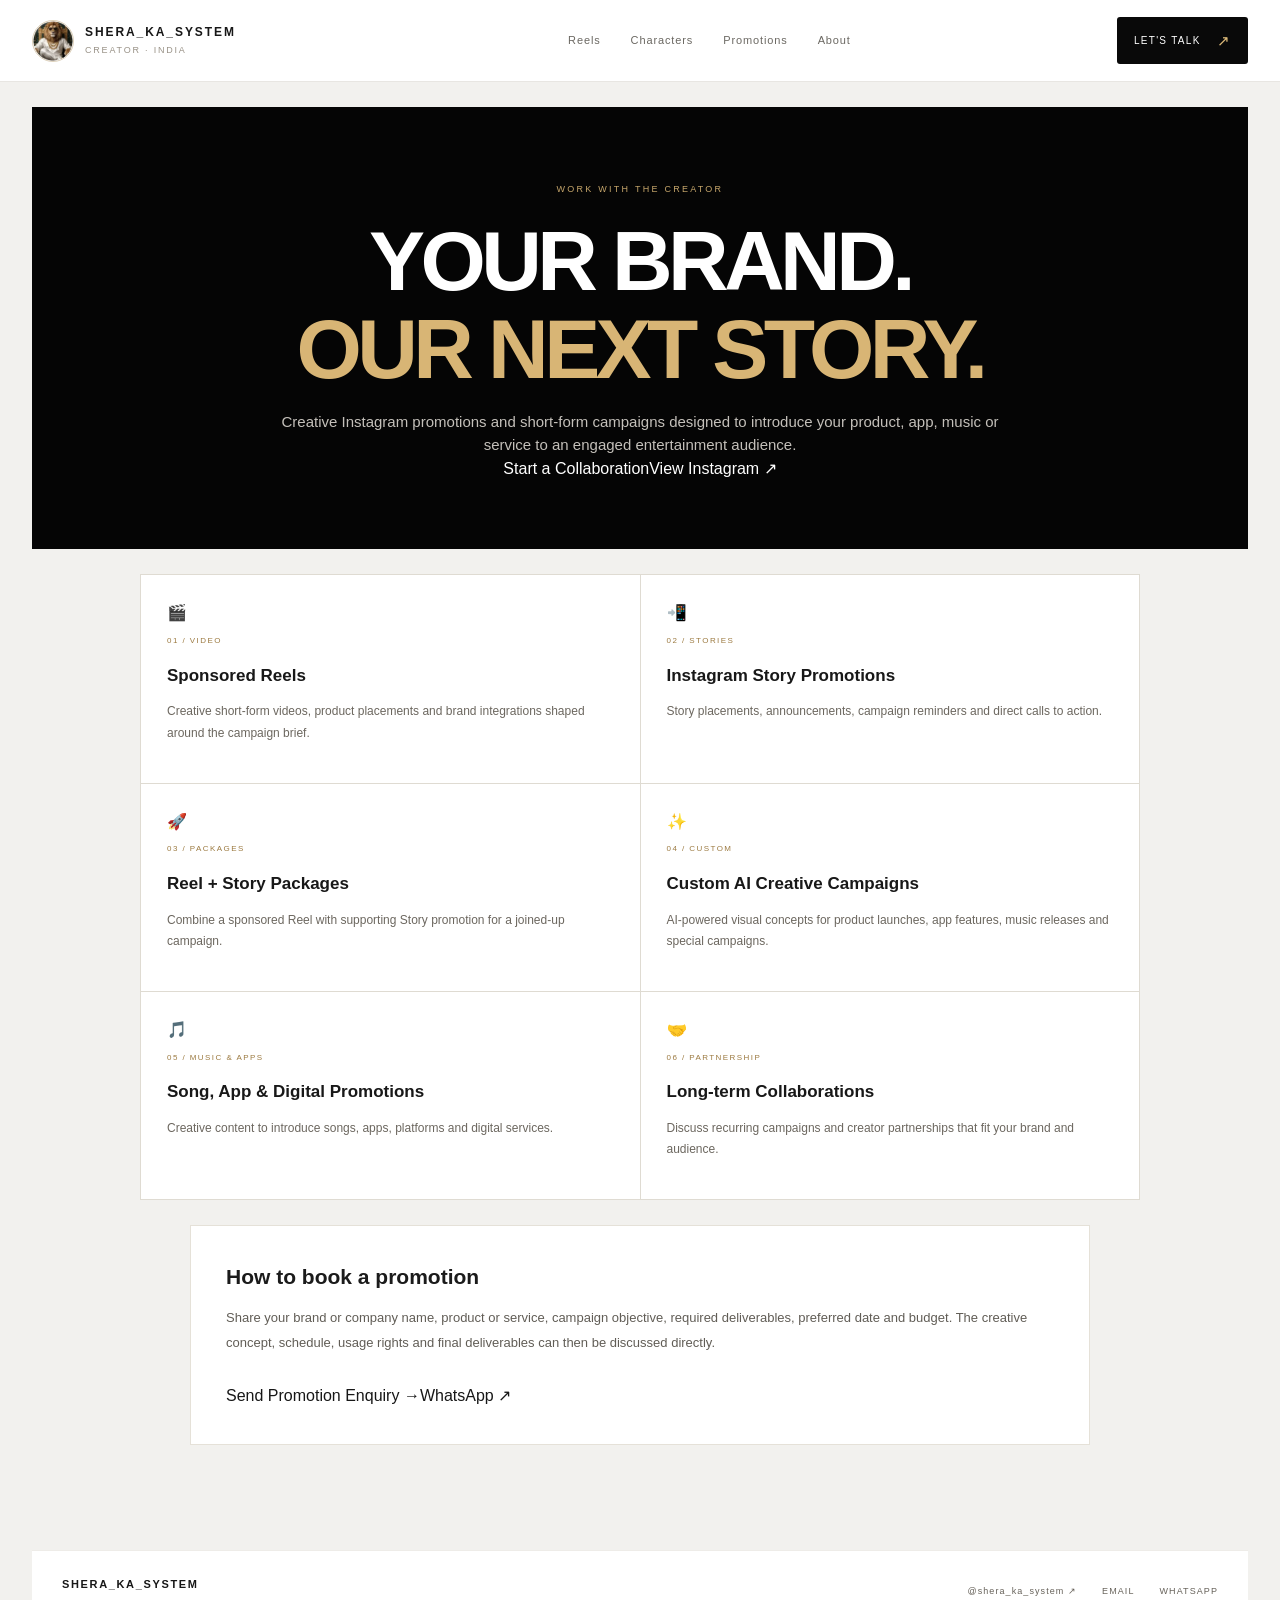
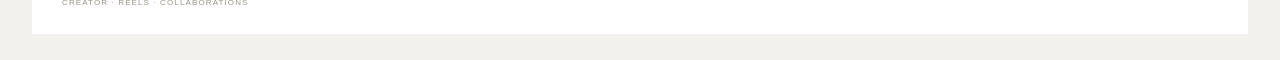
==== commit aa58b48e: "Unify simple cinematic navigation and footer" ====
--- a/brand-promotions.html
+++ b/brand-promotions.html
@@ -1,8 +1,12 @@
-<!doctype html><html lang="en-IN"><head><meta charset="utf-8"><meta name="viewport" content="width=device-width,initial-scale=1"><meta name="theme-color" content="#090909"><title>Brand Promotions & Sponsorships | SHERA_KA_SYSTEM</title><meta name="description" content="Partner with SHERA_KA_SYSTEM for sponsored Instagram Reels, Story promotions, app and music campaigns, and custom AI-powered brand content."><meta name="keywords" content="SHERA_KA_SYSTEM brand promotions, sponsored Instagram Reels, Story promotions, paid collaborations, app promotions, music promotions, creator marketing India"><meta name="robots" content="index,follow,max-image-preview:large"><link rel="canonical" href="https://bhavishyarajputt83-web.github.io/sherakasystem.github.io/brand-promotions.html"><link rel="icon" href="favicon.svg" type="image/svg+xml"><link rel="stylesheet" href="style.css"><meta property="og:type" content="website"><meta property="og:site_name" content="SHERA_KA_SYSTEM"><meta property="og:title" content="Brand Promotions & Sponsorships | SHERA_KA_SYSTEM"><meta property="og:description" content="Partner with SHERA_KA_SYSTEM for sponsored Instagram Reels, Story promotions, app and music campaigns, and custom AI-powered brand content."><meta property="og:url" content="https://bhavishyarajputt83-web.github.io/sherakasystem.github.io/brand-promotions.html"><meta property="og:image" content="https://bhavishyarajputt83-web.github.io/sherakasystem.github.io/shera-avatar.webp"><meta name="twitter:card" content="summary_large_image"></head><body><div class="scroll-progress" aria-hidden="true"></div><header class="topbar"><div class="wrap nav"><a class="brand" href="index.html"><span class="avatar-mark"><img class="brand-avatar" src="shera-avatar.webp" alt="SHERA_KA_SYSTEM logo" width="48" height="48"></span><span>SHERA_<b>KA</b>_SYSTEM</span></a><nav class="links" aria-label="Main navigation"><a href="index.html">Home</a><a href="shera-ka-system-kaun-hai.html">About</a><a href="shera-bhai-kaun-hai.html">Shera</a><a href="characters.html">Characters</a><a href="reels.html">Reels</a><a href="brand-promotions.html">Promotions</a><a href="contact.html">Contact</a></nav></div></header><main class="wrap page-main"><section class="page-hero"><span class="eyebrow">Work with the creator</span><h1>YOUR BRAND.<br><span class="gold">OUR NEXT STORY.</span></h1><p class="lead">Creative Instagram promotions and short-form campaigns designed to introduce your product, app, music or service to an engaged entertainment audience.</p><div class="actions"><a class="btn primary" href="contact.html">Start a Collaboration</a><a class="btn secondary" href="https://www.instagram.com/shera_ka_system/" target="_blank" rel="noopener noreferrer">View Instagram ↗</a></div></section><section class="promo-grid">
+<!doctype html><html lang="en-IN"><head><meta charset="utf-8"><meta name="viewport" content="width=device-width,initial-scale=1"><meta name="theme-color" content="#090909"><title>Brand Promotions & Sponsorships | SHERA_KA_SYSTEM</title><meta name="description" content="Partner with SHERA_KA_SYSTEM for sponsored Instagram Reels, Story promotions, app and music campaigns, and custom AI-powered brand content."><meta name="keywords" content="SHERA_KA_SYSTEM brand promotions, sponsored Instagram Reels, Story promotions, paid collaborations, app promotions, music promotions, creator marketing India"><meta name="robots" content="index,follow,max-image-preview:large"><link rel="canonical" href="https://bhavishyarajputt83-web.github.io/sherakasystem.github.io/brand-promotions.html"><link rel="icon" href="favicon.svg" type="image/svg+xml"><link rel="stylesheet" href="style.css"><meta property="og:type" content="website"><meta property="og:site_name" content="SHERA_KA_SYSTEM"><meta property="og:title" content="Brand Promotions & Sponsorships | SHERA_KA_SYSTEM"><meta property="og:description" content="Partner with SHERA_KA_SYSTEM for sponsored Instagram Reels, Story promotions, app and music campaigns, and custom AI-powered brand content."><meta property="og:url" content="https://bhavishyarajputt83-web.github.io/sherakasystem.github.io/brand-promotions.html"><meta property="og:image" content="https://bhavishyarajputt83-web.github.io/sherakasystem.github.io/shera-avatar.webp"><meta name="twitter:card" content="summary_large_image"></head><body><div class="scroll-progress" aria-hidden="true"></div><header class="site-header"><div class="header-inner">
+<a class="identity" href="index.html" aria-label="SHERA_KA_SYSTEM Home"><img src="shera-avatar.webp" alt="Shera logo" width="42" height="42"><span class="identity-copy"><strong>SHERA_KA_SYSTEM</strong><small>CREATOR · INDIA</small></span></a>
+<nav class="main-nav" aria-label="Main navigation"><a href="reels.html">Reels</a><a href="characters.html">Characters</a><a href="brand-promotions.html">Promotions</a><a href="shera-ka-system-kaun-hai.html">About</a></nav>
+<a class="header-contact" href="contact.html">LET'S TALK <span>↗</span></a><button class="nav-toggle" aria-label="Open navigation" aria-expanded="false"><span></span><span></span></button>
+</div></header><main class="wrap page-main"><section class="page-hero"><span class="eyebrow">Work with the creator</span><h1>YOUR BRAND.<br><span class="gold">OUR NEXT STORY.</span></h1><p class="lead">Creative Instagram promotions and short-form campaigns designed to introduce your product, app, music or service to an engaged entertainment audience.</p><div class="actions"><a class="btn primary" href="contact.html">Start a Collaboration</a><a class="btn secondary" href="https://www.instagram.com/shera_ka_system/" target="_blank" rel="noopener noreferrer">View Instagram ↗</a></div></section><section class="promo-grid">
 <article class="promo-card"><div class="service-icon">🎬</div><span class="tag">01 / Video</span><h3>Sponsored Reels</h3><p>Creative short-form videos, product placements and brand integrations shaped around the campaign brief.</p></article>
 <article class="promo-card"><div class="service-icon">📲</div><span class="tag">02 / Stories</span><h3>Instagram Story Promotions</h3><p>Story placements, announcements, campaign reminders and direct calls to action.</p></article>
 <article class="promo-card"><div class="service-icon">🚀</div><span class="tag">03 / Packages</span><h3>Reel + Story Packages</h3><p>Combine a sponsored Reel with supporting Story promotion for a joined-up campaign.</p></article>
 <article class="promo-card"><div class="service-icon">✨</div><span class="tag">04 / Custom</span><h3>Custom AI Creative Campaigns</h3><p>AI-powered visual concepts for product launches, app features, music releases and special campaigns.</p></article>
 <article class="promo-card"><div class="service-icon">🎵</div><span class="tag">05 / Music & Apps</span><h3>Song, App & Digital Promotions</h3><p>Creative content to introduce songs, apps, platforms and digital services.</p></article>
 <article class="promo-card"><div class="service-icon">🤝</div><span class="tag">06 / Partnership</span><h3>Long-term Collaborations</h3><p>Discuss recurring campaigns and creator partnerships that fit your brand and audience.</p></article>
-</section><section class="article" style="margin-top:24px"><h2>How to book a promotion</h2><p>Share your brand or company name, product or service, campaign objective, required deliverables, preferred date and budget. The creative concept, schedule, usage rights and final deliverables can then be discussed directly.</p><div class="actions"><a class="btn primary" href="contact.html">Send Promotion Enquiry →</a><a class="btn whatsapp" href="https://wa.me/919634288445?text=Hello%20SHERA_KA_SYSTEM%2C%20I%20am%20interested%20in%20a%20brand%20collaboration." target="_blank" rel="noopener noreferrer">WhatsApp ↗</a></div></section></main><footer><div class="wrap footer-main"><div><a class="brand footer-brand" href="index.html"><span class="avatar-mark"><img class="brand-avatar" src="shera-avatar.webp" alt="" width="42" height="42"></span><span>SHERA_KA_SYSTEM</span></a><p class="footer-note">AI-powered entertainment, Instagram Reels and creator-led brand promotions.</p></div><div class="footer-links"><a href="reels.html">Reels</a><a href="characters.html">Characters</a><a href="brand-promotions.html">Promotions</a><a href="contact.html">Contact</a></div><div class="footer-contact"><a href="https://www.instagram.com/shera_ka_system/" target="_blank" rel="noopener noreferrer">@shera_ka_system ↗</a><a href="mailto:rajputt7879@gmail.com">rajputt7879@gmail.com</a><a href="tel:+919634288445">+91 96342 88445</a></div></div><div class="wrap copyright">© 2026 SHERA_KA_SYSTEM. All rights reserved.</div></footer><script src="effects.js" defer></script></body></html>+</section><section class="article" style="margin-top:24px"><h2>How to book a promotion</h2><p>Share your brand or company name, product or service, campaign objective, required deliverables, preferred date and budget. The creative concept, schedule, usage rights and final deliverables can then be discussed directly.</p><div class="actions"><a class="btn primary" href="contact.html">Send Promotion Enquiry →</a><a class="btn whatsapp" href="https://wa.me/919634288445?text=Hello%20SHERA_KA_SYSTEM%2C%20I%20am%20interested%20in%20a%20brand%20collaboration." target="_blank" rel="noopener noreferrer">WhatsApp ↗</a></div></section></main><footer class="site-footer"><div class="footer-left"><strong>SHERA_KA_SYSTEM</strong><span>CREATOR · REELS · COLLABORATIONS</span></div><div class="footer-right"><a href="https://www.instagram.com/shera_ka_system/" target="_blank" rel="noopener noreferrer">@shera_ka_system ↗</a><a href="mailto:rajputt7879@gmail.com">EMAIL</a><a href="https://wa.me/919634288445" target="_blank" rel="noopener noreferrer">WHATSAPP</a></div></footer><script src="effects.js" defer></script></body></html>
--- a/style.css
+++ b/style.css
@@ -1,153 +1,139 @@
-:root{color-scheme:dark;--bg:#080808;--panel:#111;--panel2:#171717;--gold:#d9ad55;--gold2:#f1d18b;--text:#f7f3eb;--muted:#aaa49a;--line:rgba(217,173,85,.22);--green:#1f7b4b}
-*{box-sizing:border-box}html{scroll-behavior:smooth}body{margin:0;background:var(--bg);color:var(--text);font-family:Inter,ui-sans-serif,system-ui,-apple-system,BlinkMacSystemFont,"Segoe UI",sans-serif;line-height:1.65}a{color:inherit;text-decoration:none}.wrap{width:min(1160px,calc(100% - 44px));margin:auto}.topbar{position:sticky;top:0;z-index:20;background:rgba(8,8,8,.94);backdrop-filter:blur(16px);border-bottom:1px solid var(--line)}.nav{min-height:78px;display:flex;align-items:center;justify-content:space-between;gap:24px}.brand{display:flex;align-items:center;gap:12px;font-size:13px;font-weight:950;letter-spacing:.12em;white-space:nowrap}.brand b{color:var(--gold)}.avatar-mark{width:48px;height:48px;min-width:48px;border-radius:50%;padding:2px;overflow:hidden;background:#090909;border:1px solid var(--gold);display:grid;place-items:center;flex-shrink:0}.brand-avatar{display:block;width:100%;height:100%;object-fit:cover;border-radius:50%}.links{display:flex;gap:19px;flex-wrap:wrap;font-size:12px;font-weight:650;color:#c4beb3}.links a{transition:color .2s}.links a:hover,.text-link:hover,.footer-links a:hover{color:var(--gold2)}
-.hero{position:relative;overflow:hidden;padding:86px 0 76px;border-bottom:1px solid var(--line);background:radial-gradient(ellipse at 75% 45%,rgba(157,107,33,.17),transparent 42%),linear-gradient(120deg,#0b0b0b,#11100d 60%,#090909)}.hero-grid{display:grid;grid-template-columns:1.18fr .82fr;align-items:center;gap:45px;min-height:420px}.eyebrow,.kicker,.card-kicker{color:var(--gold);font-size:10px;font-weight:850;letter-spacing:.24em;text-transform:uppercase}.hero h1{font-family:Georgia,"Times New Roman",serif;font-size:clamp(43px,6vw,78px);line-height:1.02;letter-spacing:-.045em;margin:20px 0}.gold{color:var(--gold)}.lead{max-width:670px;color:#d2cbc0;font-size:clamp(16px,1.7vw,19px);line-height:1.8}.hero-copy .lead strong{color:#fff}.actions{display:flex;gap:12px;flex-wrap:wrap;margin:28px 0 20px}.actions.vertical{flex-direction:column;align-items:stretch;margin:0}.btn{display:inline-flex;justify-content:center;align-items:center;gap:10px;padding:13px 21px;border-radius:999px;font-size:12px;font-weight:850;letter-spacing:.035em;transition:transform .2s,filter .2s}.btn:hover{transform:translateY(-2px);filter:brightness(1.1)}.primary{background:linear-gradient(135deg,#f1d18b,#b98432);color:#16110a}.secondary{border:1px solid var(--gold);color:var(--gold2);background:rgba(0,0,0,.18)}.whatsapp{background:#145b36;color:#effff4;border:1px solid #26784b}.hero-tags{display:flex;gap:10px;flex-wrap:wrap;margin-top:28px}.hero-tags span{padding:7px 11px;border:1px solid rgba(255,255,255,.11);border-radius:999px;color:#bdb6aa;font-size:10px;letter-spacing:.04em}.hero-visual{position:relative;display:grid;place-items:center;min-height:370px}.hero-visual img{position:relative;z-index:2;width:min(300px,70%);aspect-ratio:1;object-fit:cover;border-radius:50%;border:3px solid rgba(217,173,85,.8);box-shadow:0 22px 70px rgba(0,0,0,.55),0 0 75px rgba(217,173,85,.13)}.visual-ring{position:absolute;width:360px;height:360px;max-width:95%;border-radius:50%;border:1px solid rgba(217,173,85,.23);box-shadow:0 0 0 26px rgba(217,173,85,.025),0 0 0 58px rgba(217,173,85,.018)}.visual-caption{position:absolute;bottom:5px;z-index:3;padding:10px 16px;background:#121212;border:1px solid var(--line);border-radius:999px;font-size:9px;letter-spacing:.17em;color:var(--gold2);font-weight:850}.live-dot{display:inline-block;width:7px;height:7px;background:#dbb45e;border-radius:50%;margin-right:9px;box-shadow:0 0 12px #dbb45e}
-.section{padding:76px 0;border-bottom:1px solid var(--line)}.intro-section{background:linear-gradient(90deg,#0e0d0b,#090909)}.intro-layout{display:grid;grid-template-columns:.9fr 1.1fr;gap:70px;align-items:center}.section h2,.creator-cta h2{font-family:Georgia,"Times New Roman",serif;font-size:clamp(30px,4.2vw,48px);line-height:1.13;letter-spacing:-.025em;margin:12px 0}.intro-copy{color:#c3bdb1;font-size:15px;line-height:1.9;margin:0 0 16px}.text-link{display:inline-flex;gap:9px;color:var(--gold2);font-size:12px;font-weight:850}.section-head{display:flex;justify-content:space-between;align-items:end;gap:30px;margin-bottom:30px}.section-head>p{max-width:390px;color:var(--muted);font-size:13px}.section-head.centered{display:block;text-align:center}.section-head.centered>p{margin:12px auto;max-width:610px}
-.feature-grid{display:grid;grid-template-columns:1.2fr 1fr 1fr;gap:15px}.feature-card{min-height:245px;display:flex;flex-direction:column;justify-content:space-between;padding:25px;background:linear-gradient(145deg,#171613,#0f0f0f);border:1px solid var(--line);border-radius:18px;transition:transform .2s,border-color .2s}.feature-card:hover{transform:translateY(-4px);border-color:rgba(217,173,85,.6)}.feature-large{background:radial-gradient(circle at 80% 20%,rgba(194,144,61,.15),transparent 45%),linear-gradient(145deg,#1e1a12,#101010)}.feature-icon{display:grid;place-items:center;width:44px;height:44px;border:1px solid var(--line);border-radius:14px;color:var(--gold);font-size:22px}.feature-card h3{font-family:Georgia,serif;font-size:24px;margin:8px 0}.feature-card p{color:var(--muted);font-size:13px;margin:0 0 14px}.card-kicker{font-size:9px}
-.reel-band{background:linear-gradient(110deg,#18140d,#0e0d0a 60%,#13100a)}.reel-band-inner{display:flex;align-items:center;justify-content:space-between;gap:40px}.reel-band p{max-width:540px;color:var(--muted)}.reel-actions{display:flex;flex-direction:column;align-items:flex-start;gap:17px;min-width:220px}
-.service-grid{display:grid;grid-template-columns:repeat(4,1fr);gap:14px}.service-card{position:relative;min-height:225px;padding:24px 20px;background:linear-gradient(155deg,#171717,#0e0e0e);border:1px solid var(--line);border-radius:17px}.service-no{position:absolute;right:18px;top:13px;color:rgba(217,173,85,.38);font-family:Georgia,serif;font-size:24px}.service-icon{font-size:28px;margin:8px 0 14px}.service-card h3{color:var(--gold2);font-size:16px;margin:0 0 9px}.service-card p{color:var(--muted);font-size:12px;line-height:1.8}.center-cta{display:flex;justify-content:center;margin-top:30px}
-.creator-cta{background:radial-gradient(ellipse at 20% 50%,rgba(154,105,34,.14),transparent 45%),#10100e}.creator-cta-inner{display:flex;justify-content:space-between;align-items:center;gap:50px}.creator-cta p{max-width:570px;color:var(--muted)}.creator-cta .actions{min-width:240px}
-.page-main{padding:48px 0 78px}.breadcrumbs{font-size:12px;color:var(--muted)}.page-hero{text-align:center;padding:40px 0 35px}.page-hero h1{font-family:Georgia,serif;font-size:clamp(36px,5.7vw,62px);line-height:1.1;margin:14px 0}.page-hero .lead{margin:auto}.article{max-width:900px;margin:auto;padding:28px;background:linear-gradient(145deg,#171717,#101010);border:1px solid var(--line);border-radius:18px}.article h2{color:var(--gold2);font-family:Georgia,serif;margin-top:27px}.article p{color:#d0c9be}.article p:first-child{margin-top:0}
-.character-grid{display:grid;grid-template-columns:repeat(3,1fr);gap:17px}.character-card{min-height:270px;padding:25px;background:linear-gradient(150deg,#1a1916,#101010);border:1px solid var(--line);border-radius:18px}.character-card .character-symbol{font-size:38px}.character-card h3{font-family:Georgia,serif;color:var(--gold2);font-size:23px;margin:14px 0 8px}.character-card p{color:var(--muted);font-size:13px}.tag{font-size:10px;text-transform:uppercase;letter-spacing:.16em;color:var(--gold)}
-.reel-grid{display:grid;grid-template-columns:repeat(3,1fr);gap:16px}.reel-card{padding:23px;background:linear-gradient(145deg,#181715,#101010);border:1px solid var(--line);border-radius:17px}.reel-thumb{height:135px;margin:-23px -23px 20px;display:grid;place-items:center;border-radius:17px 17px 0 0;background:radial-gradient(circle at 50% 40%,rgba(218,173,85,.26),transparent 55%),linear-gradient(140deg,#252016,#111)}.play-mark{width:52px;height:52px;border:1px solid rgba(241,209,139,.65);border-radius:50%;display:grid;place-items:center;color:var(--gold2);font-size:20px}.reel-card h3{color:var(--gold2);margin:0 0 8px}.reel-card p{color:var(--muted);font-size:13px}
-.promo-grid{display:grid;grid-template-columns:repeat(2,1fr);gap:15px}.promo-card{padding:22px;background:linear-gradient(145deg,#181715,#101010);border:1px solid var(--line);border-radius:16px}.promo-card h3{margin:7px 0;color:var(--gold2)}.promo-card p{color:var(--muted);font-size:13px}
-.contact-grid{display:grid;grid-template-columns:1.1fr .9fr;gap:20px;align-items:start}.contact-form,.contact-box{padding:25px;background:#121212;border:1px solid var(--line);border-radius:18px}.contact-form h2,.contact-box h2{font-family:Georgia,serif;margin:0 0 8px}.contact-form label{display:block;margin:13px 0 6px;color:var(--gold2);font-size:12px;font-weight:750}.contact-form input,.contact-form select,.contact-form textarea{width:100%;padding:12px;background:#080808;border:1px solid rgba(217,173,85,.3);border-radius:10px;color:var(--text);font:inherit}.contact-form textarea{min-height:130px;resize:vertical}.contact-form button{border:0;cursor:pointer;margin-top:16px}.contact-box p{color:var(--muted);font-size:13px}.contact-box .btn{width:100%;margin:7px 0}.small-note{font-size:11px;color:#928b80}
-footer{padding:37px 0 20px;color:var(--muted);font-size:12px;background:#070707}.footer-main{display:grid;grid-template-columns:1.2fr .8fr .9fr;gap:35px;padding-bottom:28px;border-bottom:1px solid var(--line)}.footer-brand{color:var(--text)}.footer-note{max-width:360px;color:var(--muted);font-size:12px}.footer-links,.footer-contact{display:flex;flex-direction:column;gap:10px}.footer-links a,.footer-contact a{color:#c9c1b4}.footer-contact a:first-child{color:var(--gold2);font-weight:800}.copyright{text-align:center;padding-top:17px;color:#756f65;font-size:10px}
-@media(max-width:920px){.nav{align-items:flex-start;flex-direction:column;padding:12px 0}.links{gap:13px}.hero-grid{grid-template-columns:1fr .7fr;gap:15px}.service-grid{grid-template-columns:repeat(2,1fr)}.feature-grid{grid-template-columns:1fr 1fr}.feature-large{grid-column:span 2}.character-grid{grid-template-columns:repeat(2,1fr)}}
-@media(max-width:680px){.wrap{width:min(100% - 30px,560px)}.nav{gap:12px}.links{gap:9px 13px;font-size:11px}.hero{padding:55px 0 50px}.hero-grid{grid-template-columns:1fr;text-align:center}.hero-copy .lead{margin:auto}.hero-tags,.actions{justify-content:center}.hero-visual{min-height:280px}.hero-visual img{width:210px}.visual-ring{width:260px;height:260px}.visual-caption{bottom:-3px}.section{padding:55px 0}.intro-layout,.feature-grid,.service-grid,.character-grid,.reel-grid,.promo-grid,.contact-grid,.footer-main{grid-template-columns:1fr}.feature-large{grid-column:auto}.section-head,.reel-band-inner,.creator-cta-inner{display:block}.section-head>p{max-width:none}.reel-actions{margin-top:24px}.creator-cta .actions{margin-top:24px}.page-main{padding-top:28px}.article{padding:20px}.footer-main{gap:22px}}
-
-
-
-/* ===== SHERA_KA_SYSTEM cinematic interaction layer ===== */
-:root{--gold:#e3bd70;--gold2:#ffe2a0;--gold-deep:#8f6428;--ink:#050505;--glass:rgba(255,255,255,.055);--glass-line:rgba(255,225,166,.18)}
-html{scroll-behavior:smooth;scroll-padding-top:100px}
-body{background:radial-gradient(ellipse at 50% -25%,rgba(176,126,48,.13),transparent 45%),#070707;overflow-x:hidden}
-::selection{background:#d6aa58;color:#130e07}
-a,button{-webkit-tap-highlight-color:transparent}
-.topbar{background:rgba(5,5,5,.72);border-bottom:1px solid rgba(255,225,166,.1);box-shadow:0 12px 40px rgba(0,0,0,.2)}
-.nav{min-height:82px}
-.brand{font-size:12px;letter-spacing:.16em}
-.links a{position:relative;padding:8px 0}
-.links a:after{content:"";position:absolute;left:0;bottom:0;width:0;height:1px;background:var(--gold);transition:width .28s}
-.links a:hover:after,.links a.active:after{width:100%}
-.links a.active{color:var(--gold2)}
-.menu-toggle{display:none}
-.scroll-progress{position:fixed;top:0;left:0;width:0;height:2px;background:linear-gradient(90deg,#7e551f,#ffe2a0);z-index:120;box-shadow:0 0 12px rgba(227,189,112,.7)}
-/* Cinematic loader */
-.site-loader{position:fixed;inset:0;z-index:1000;display:grid;place-items:center;background:radial-gradient(circle at 50% 42%,#261b0d,#090909 56%,#030303);opacity:1;visibility:visible;transition:opacity .65s ease,visibility .65s ease}
-.site-loader.is-done{opacity:0;visibility:hidden;pointer-events:none}
-.loader-core{display:flex;align-items:center;flex-direction:column;gap:18px;text-align:center}
-.loader-emblem{position:relative;width:96px;height:96px;border:1px solid rgba(255,225,166,.5);border-radius:50%;display:grid;place-items:center;box-shadow:0 0 45px rgba(198,144,59,.18),inset 0 0 28px rgba(198,144,59,.12);animation:loaderFloat 2.2s ease-in-out infinite}
-.loader-emblem:before,.loader-emblem:after{content:"";position:absolute;inset:-8px;border:1px solid rgba(255,225,166,.24);border-radius:50%;border-top-color:var(--gold2);animation:loaderSpin 2.2s linear infinite}
-.loader-emblem:after{inset:-17px;border-color:transparent rgba(255,225,166,.18) transparent rgba(255,225,166,.18);animation-direction:reverse;animation-duration:3.4s}
-.loader-emblem img{width:68px;height:68px;object-fit:cover;border-radius:50%}
-.loader-wordmark{font-size:12px;letter-spacing:.28em;font-weight:900;color:#f4dfb6}
-.loader-status{font-size:9px;color:#9d8b6e;letter-spacing:.26em;text-transform:uppercase}
-.loader-line{width:155px;height:2px;background:rgba(255,255,255,.1);overflow:hidden}
-.loader-line span{display:block;width:45%;height:100%;background:linear-gradient(90deg,transparent,var(--gold2),transparent);animation:loaderSweep 1.1s ease-in-out infinite}
-@keyframes loaderSpin{to{transform:rotate(360deg)}}@keyframes loaderFloat{50%{transform:translateY(-7px)}}@keyframes loaderSweep{to{transform:translateX(240%)}} 
-/* Scroll reveal */
-.motion-ready [data-reveal]{opacity:0;transform:translate3d(0,28px,0);transition:opacity .8s ease,transform .8s cubic-bezier(.2,.75,.2,1)}
-.motion-ready [data-reveal="left"]{transform:translate3d(-38px,0,0)}
-.motion-ready [data-reveal="right"]{transform:translate3d(38px,0,0)}
-.motion-ready [data-reveal="zoom"]{transform:translate3d(0,18px,0) scale(.94)}
-.motion-ready [data-reveal].is-visible{opacity:1;transform:translate3d(0,0,0) scale(1)}
-/* Hero 3D */
-.hero-home{padding:56px 0 0;min-height:670px;background:radial-gradient(ellipse at 72% 48%,rgba(189,137,58,.17),transparent 38%),radial-gradient(ellipse at 12% 5%,rgba(110,77,35,.14),transparent 35%),linear-gradient(120deg,#070707,#11100d 65%,#080808);isolation:isolate}
-.hero-noise{position:absolute;inset:0;z-index:-1;opacity:.15;pointer-events:none;background-image:url("data:image/svg+xml,%3Csvg viewBox='0 0 180 180' xmlns='http://www.w3.org/2000/svg'%3E%3Cfilter id='n'%3E%3CfeTurbulence type='fractalNoise' baseFrequency='.85' numOctaves='3' stitchTiles='stitch'/%3E%3C/filter%3E%3Crect width='100%25' height='100%25' filter='url(%23n)' opacity='.24'/%3E%3C/svg%3E")}
-.hero-grid{min-height:570px;grid-template-columns:1.08fr .92fr;gap:28px}
-.hero-copy{position:relative;z-index:3;padding:32px 0 55px}
-.eyebrow{display:inline-flex;align-items:center;gap:10px;font-size:9px;letter-spacing:.24em;color:#cdb27b}
-.eyebrow i{font-style:normal;color:#64502e}
-.eyebrow-dot,.live-dot{width:7px;height:7px;border-radius:50%;background:#d6b368;display:inline-block;box-shadow:0 0 12px #d6b368;animation:dotPulse 1.8s ease-in-out infinite}
-@keyframes dotPulse{50%{opacity:.35;transform:scale(.72)}}
-.hero h1{font-family:Georgia,"Times New Roman",serif;font-size:clamp(57px,7.5vw,106px);letter-spacing:-.06em;line-height:.91;margin:27px 0 24px;text-shadow:0 12px 40px rgba(0,0,0,.35)}
-.outline-word{-webkit-text-stroke:1px rgba(255,226,160,.74);color:transparent;text-shadow:none}
-.hero .lead{font-size:16px;max-width:560px;color:#c4b9a5;line-height:1.85}
-.hero .lead strong{color:#fff1d2}
-.btn{position:relative;overflow:hidden;border-radius:7px;padding:14px 22px}
-.primary{background:linear-gradient(115deg,#f6dda3,#c3974c 55%,#9b6c2e);box-shadow:0 10px 25px rgba(167,118,43,.17);color:#171006}
-.primary:before{content:"";position:absolute;top:-80%;left:-35%;width:24%;height:260%;transform:rotate(25deg);background:rgba(255,255,255,.28);transition:left .55s}
-.primary:hover:before{left:125%}
-.glass-btn{border:1px solid rgba(255,225,166,.3);background:rgba(255,255,255,.035);color:#f2ddb4;backdrop-filter:blur(12px)}
-.hero-trust{display:flex;gap:17px;flex-wrap:wrap;margin-top:31px;color:#938874;font-size:10px;letter-spacing:.04em}
-.hero-trust b{color:var(--gold);padding-right:4px}
-.hero-stage{position:relative;min-height:525px;display:grid;place-items:center;perspective:1100px;isolation:isolate}
-.stage-glow{position:absolute;width:64%;height:65%;border-radius:50%;background:rgba(183,124,42,.17);filter:blur(85px);z-index:-2;animation:glowBreath 5s ease-in-out infinite}
-@keyframes glowBreath{50%{transform:scale(1.25);opacity:.55}}
-.stage-orbit{position:absolute;border:1px solid rgba(255,224,170,.2);border-radius:50%;transform:rotateX(68deg) rotateZ(-28deg)}
-.orbit-one{width:470px;height:470px;animation:orbitTurn 28s linear infinite}
-.orbit-two{width:550px;height:550px;border-style:dashed;border-color:rgba(255,224,170,.1);animation:orbitTurn 42s linear infinite reverse}
-@keyframes orbitTurn{to{transform:rotateX(68deg) rotateZ(332deg)}}
-.portrait-frame{position:relative;width:min(370px,76%);aspect-ratio:.88;transform-style:preserve-3d;border-radius:46% 46% 24px 24px;overflow:hidden;border:1px solid rgba(255,224,170,.42);background:linear-gradient(145deg,#312514,#100d08 60%,#292015);box-shadow:22px 35px 75px rgba(0,0,0,.62),inset 0 0 60px rgba(255,220,150,.08);animation:portraitFloat 6s ease-in-out infinite}
-@keyframes portraitFloat{50%{transform:translateY(-13px) rotateY(-3deg)}}
-.portrait-frame:before{content:"";position:absolute;inset:10px;border:1px solid rgba(255,225,166,.18);border-radius:46% 46% 18px 18px;z-index:2;pointer-events:none}
-.portrait-frame img{width:100%;height:100%;object-fit:cover;object-position:center;transform:scale(1.08);filter:saturate(.9) contrast(1.07)}
-.portrait-sheen{position:absolute;inset:-100% -50%;z-index:3;pointer-events:none;background:linear-gradient(110deg,transparent 42%,rgba(255,232,186,.16) 49%,transparent 56%);animation:sheenPass 7s ease-in-out infinite}
-@keyframes sheenPass{0%,35%{transform:translateX(-35%)}75%,100%{transform:translateX(45%)}}
-.portrait-label{position:absolute;z-index:4;bottom:18px;left:18px;right:18px;padding:13px 15px;background:rgba(7,7,7,.65);border:1px solid rgba(255,225,166,.2);backdrop-filter:blur(16px);display:flex;flex-direction:column;gap:4px}
-.portrait-label span{font-size:8px;letter-spacing:.22em;color:#c5a66c}.portrait-label b{font-size:12px;letter-spacing:.15em;color:#fff1d0}
-.floating-chip{position:absolute;z-index:5;padding:11px 14px;background:rgba(15,13,9,.75);border:1px solid rgba(255,225,166,.24);backdrop-filter:blur(18px);border-radius:5px;color:#c8b58d;font-size:8px;letter-spacing:.18em;box-shadow:0 12px 38px rgba(0,0,0,.32)}
-.chip-top{top:17%;right:0;animation:chipDrift 5s ease-in-out infinite}.chip-bottom{bottom:16%;left:-1%;animation:chipDrift 6s ease-in-out infinite reverse}.floating-chip b{color:var(--gold2)}
-.chip-pulse{width:6px;height:6px;background:#b8d28e;border-radius:50%;display:inline-block;margin-right:7px;box-shadow:0 0 10px #b8d28e}
-@keyframes chipDrift{50%{transform:translateY(-9px)}}
-.equalizer{display:inline-flex;align-items:center;gap:2px;height:10px;margin-right:7px}.equalizer i{width:2px;background:var(--gold);height:5px;animation:eq .8s ease-in-out infinite alternate}.equalizer i:nth-child(2){animation-delay:.2s}.equalizer i:nth-child(3){height:10px}.equalizer i:nth-child(4){animation-delay:.35s}.equalizer i:nth-child(5){animation-delay:.1s}@keyframes eq{to{height:10px}}
-.stage-star{position:absolute;color:var(--gold2);text-shadow:0 0 24px rgba(255,214,140,.6);animation:starFloat 4s ease-in-out infinite}.star-a{font-size:34px;top:18%;left:11%}.star-b{font-size:42px;right:8%;bottom:23%;animation-delay:1s}.star-c{font-size:17px;bottom:13%;left:22%;animation-delay:2s}@keyframes starFloat{50%{transform:translateY(-14px) rotate(45deg);opacity:.5}}
-.hero-bottom-line{border-top:1px solid rgba(255,225,166,.1);padding:14px 0}.hero-bottom-line .wrap{display:flex;align-items:center;gap:18px;font-size:8px;letter-spacing:.22em;color:#83765e}.scroll-line{height:1px;flex:1;background:linear-gradient(90deg,rgba(227,189,112,.55),transparent)}
-.ticker{overflow:hidden;border-bottom:1px solid var(--line);background:#0b0a08}.ticker-track{display:flex;align-items:center;gap:33px;width:max-content;padding:15px 0;animation:tickerRun 32s linear infinite}.ticker-track span{font-size:9px;letter-spacing:.24em;font-weight:850;color:#b6a17a}.ticker-track b{color:#826331;font-size:13px}@keyframes tickerRun{to{transform:translateX(-50%)}}
-.section{padding:88px 0;border-bottom:1px solid rgba(255,225,166,.09)}
-.intro-section{background:linear-gradient(90deg,#0c0b09,#090909)}.intro-layout{gap:80px}.intro-layout h2{font-size:clamp(36px,5vw,58px)}.intro-copy{font-size:15px;color:#bdb3a1;line-height:2}
-.section-heading{display:flex;align-items:end;justify-content:space-between;gap:28px;margin-bottom:29px}.section-heading h2{font-size:clamp(33px,4.5vw,54px);margin:10px 0 0}.section-heading>p{max-width:360px;color:var(--muted);font-size:13px}
-.swipe-controls{display:flex;align-items:center;gap:8px}.swipe-hint{font-size:8px;letter-spacing:.2em;color:#9b8c6b;margin-right:8px}
-.round-control{width:39px;height:39px;display:grid;place-items:center;border:1px solid rgba(255,225,166,.24);border-radius:50%;background:rgba(255,255,255,.035);color:var(--gold2);font-size:15px;cursor:pointer;transition:background .2s,transform .2s}.round-control:hover{background:rgba(227,189,112,.16);transform:translateY(-2px)}
-.swipe-track{display:flex;gap:18px;overflow-x:auto;overscroll-behavior-x:contain;scroll-snap-type:x mandatory;scroll-behavior:smooth;padding:8px 4px 22px;scrollbar-width:none;cursor:grab;perspective:1200px}.swipe-track::-webkit-scrollbar{display:none}.swipe-track.is-dragging{cursor:grabbing;scroll-snap-type:none;scroll-behavior:auto;user-select:none}
-.experience-card{flex:0 0 clamp(270px,30vw,360px);min-height:390px;position:relative;overflow:hidden;padding:22px;display:flex;flex-direction:column;justify-content:space-between;scroll-snap-align:start;border:1px solid rgba(255,225,166,.2);border-radius:13px;background:#14110c;transform-style:preserve-3d;box-shadow:0 22px 55px rgba(0,0,0,.26);transition:border-color .35s,box-shadow .35s}
-.experience-card:before{content:"";position:absolute;inset:0;background:radial-gradient(circle at 85% 18%,rgba(231,188,105,.2),transparent 34%),linear-gradient(155deg,rgba(255,255,255,.055),transparent 43%);pointer-events:none}
-.experience-card:after{content:"";position:absolute;right:-65px;bottom:-90px;width:220px;height:220px;border:1px solid rgba(255,225,166,.16);border-radius:50%;box-shadow:0 0 0 20px rgba(255,225,166,.025),0 0 0 44px rgba(255,225,166,.02);transition:transform .8s}
-.experience-card:hover{border-color:rgba(255,225,166,.5);box-shadow:0 30px 75px rgba(0,0,0,.42)}.experience-card:hover:after{transform:scale(1.2) rotate(35deg)}
-.experience-reels{background:radial-gradient(ellipse at 80% 25%,#4b2f13,#15110a 52%,#090909)}.experience-characters{background:radial-gradient(ellipse at 78% 15%,#4b3620,#15110a 54%,#090909)}.experience-brand{background:radial-gradient(ellipse at 80% 20%,#3c301a,#11110d 54%,#090909)}.experience-contact{background:radial-gradient(ellipse at 80% 20%,#3e321d,#13110c 54%,#090909)}
-.card-topline,.card-bottom{position:relative;z-index:2;display:flex;justify-content:space-between;align-items:center;font-size:8px;letter-spacing:.2em;color:#c7b48c}.card-open{font-size:18px;color:#f1d18b}.experience-icon{position:relative;z-index:2;display:grid;place-items:center;width:52px;height:52px;border:1px solid rgba(255,225,166,.3);border-radius:50%;font-size:18px;color:var(--gold2);background:rgba(255,255,255,.04);box-shadow:0 0 35px rgba(217,173,85,.12)}
-.card-mini{font-size:8px;letter-spacing:.2em;color:#c4a46c}.experience-card h3{font-family:Georgia,serif;font-weight:400;font-size:39px;line-height:1.04;margin:12px 0;color:#fff1d3}.experience-card h3 em{font-style:italic;color:var(--gold)}.experience-card p{max-width:260px;color:#b3a995;font-size:12px;line-height:1.8}.card-bottom{padding-top:14px;border-top:1px solid rgba(255,225,166,.18)}.card-bottom b{font-size:16px;color:var(--gold2)}
-.track-progress{width:100%;height:2px;background:rgba(255,255,255,.1);overflow:hidden}.track-progress-fill{display:block;width:20%;height:100%;background:linear-gradient(90deg,#987035,#ffe2a0);transition:width .18s}
-.live-section{background:radial-gradient(ellipse at 75% 50%,rgba(184,130,47,.12),transparent 35%),#0a0907}.live-layout{display:grid;grid-template-columns:.9fr 1.1fr;align-items:center;gap:65px}.live-copy h2{font-size:clamp(38px,5.2vw,62px)}.live-copy p{max-width:440px;color:#bcb2a1;line-height:1.9;font-size:14px;margin-bottom:25px}.live-note{font-size:8px;letter-spacing:.2em;color:#938260;margin-top:25px}.phone-scene{position:relative;min-height:555px;display:grid;place-items:center;perspective:1400px}.phone-shadow{position:absolute;bottom:25px;width:310px;height:60px;background:rgba(0,0,0,.7);filter:blur(27px);border-radius:50%}
-.phone-device{position:relative;width:266px;height:520px;padding:9px;border:1px solid #716044;border-radius:36px;background:linear-gradient(135deg,#46413b,#0a0a0a 26%,#272018 78%,#645039);box-shadow:24px 34px 75px rgba(0,0,0,.65),inset 0 0 0 1px rgba(255,255,255,.14);transform-style:preserve-3d;animation:phoneFloat 6s ease-in-out infinite}
-@keyframes phoneFloat{50%{transform:translateY(-12px) rotateY(-5deg) rotateX(2deg)}}
-.phone-screen{width:100%;height:100%;overflow:hidden;border-radius:28px;background:#090909;position:relative}.phone-island{position:absolute;z-index:5;top:13px;left:50%;transform:translateX(-50%);width:82px;height:19px;border-radius:999px;background:#020202}.phone-header{height:54px;padding:22px 13px 5px;display:flex;justify-content:space-between;align-items:center;color:#f3e7cf;font-size:10px}.phone-header span{font-size:15px}.phone-header b{letter-spacing:.04em}.phone-visual{height:340px;position:relative;overflow:hidden;background:radial-gradient(circle at 50% 38%,#77572e,#1a140d 65%,#080808)}.phone-visual img{width:100%;height:100%;object-fit:cover;filter:saturate(.85) contrast(1.1);opacity:.87;transform:scale(1.08);animation:phoneZoom 11s ease-in-out infinite alternate}@keyframes phoneZoom{to{transform:scale(1.2) translateY(-7px)}}
-.phone-visual-overlay{position:absolute;inset:0;display:flex;flex-direction:column;justify-content:space-between;padding:18px 13px;background:linear-gradient(180deg,rgba(0,0,0,.12),transparent 30%,rgba(0,0,0,.55))}.phone-live-badge{align-self:flex-start;padding:5px 8px;background:#c53e35;color:white;border-radius:3px;font-size:8px;letter-spacing:.16em}.phone-play{position:absolute;top:45%;left:50%;transform:translate(-50%,-50%);width:52px;height:52px;border:1px solid rgba(255,238,203,.65);border-radius:50%;display:grid;place-items:center;background:rgba(0,0,0,.3);backdrop-filter:blur(8px);color:white;padding-left:3px}.phone-visual-overlay b{font-family:Georgia,serif;font-size:22px;line-height:1.06;color:#fff1d3;text-shadow:0 3px 18px #000}
-.phone-actions{height:31px;display:flex;justify-content:space-around;align-items:center;color:#e4d3ae;font-size:17px}.phone-caption{padding:1px 12px;color:#aaa08e;font-size:8px}.phone-caption b{color:#f1dfbd;margin-right:4px}.phone-nav{position:absolute;bottom:0;width:100%;height:39px;border-top:1px solid rgba(255,255,255,.12);display:flex;align-items:center;justify-content:space-around;color:#cabb9d;font-size:15px}
-.phone-float{position:absolute;padding:11px 13px;border:1px solid rgba(255,225,166,.23);border-radius:4px;background:rgba(13,11,8,.8);backdrop-filter:blur(15px);color:#d9bf8c;font-size:8px;letter-spacing:.18em;box-shadow:0 15px 30px rgba(0,0,0,.3);z-index:5}.float-one{top:17%;left:2%;transform:rotate(-7deg)}.float-two{bottom:16%;right:1%;transform:rotate(5deg)}
-.services-section{background:linear-gradient(180deg,#0b0a08,#090909)}.service-grid{display:grid;grid-template-columns:repeat(4,1fr);gap:14px;perspective:1000px}.service-card{position:relative;overflow:hidden;padding:25px 21px;min-height:240px;border:1px solid rgba(255,225,166,.17);border-radius:11px;background:linear-gradient(145deg,rgba(40,33,22,.75),rgba(13,13,12,.94));transform-style:preserve-3d;transition:border-color .3s,background .3s}.service-card:before{content:"";position:absolute;inset:0;background:linear-gradient(120deg,transparent 20%,rgba(255,227,174,.055),transparent 65%);transform:translateX(-100%);transition:transform .7s}.service-card:hover:before{transform:translateX(100%)}.service-card:hover{border-color:rgba(255,225,166,.45)}
-.service-no{position:absolute;right:17px;top:13px;color:rgba(227,189,112,.45);font-family:Georgia,serif;font-size:24px}.service-icon{font-size:29px;margin:18px 0 13px;filter:drop-shadow(0 5px 12px rgba(227,189,112,.2))}.service-card h3{font-family:Georgia,serif;color:#f4dfb5;font-size:18px;margin:0 0 9px}.service-card p{color:#a9a08f;font-size:11px;line-height:1.8}.service-line{position:absolute;bottom:0;left:0;width:0;height:2px;background:var(--gold);transition:width .5s}.service-card:hover .service-line{width:100%}
-.cta-section{position:relative;overflow:hidden;padding:100px 0;text-align:center;background:radial-gradient(ellipse at 50% 70%,rgba(172,119,42,.22),transparent 48%),linear-gradient(160deg,#12100c,#060606)}.cta-orb{position:absolute;width:500px;height:500px;left:50%;top:50%;transform:translate(-50%,-50%);border:1px solid rgba(255,225,166,.11);border-radius:50%;box-shadow:0 0 0 38px rgba(255,225,166,.018),0 0 0 85px rgba(255,225,166,.012)}.cta-inner{position:relative;z-index:2}.cta-inner h2{font-family:Georgia,serif;font-size:clamp(42px,7vw,78px);line-height:.98;letter-spacing:-.05em;margin:20px 0}.cta-inner p{color:#b8ae9c;max-width:550px;margin:0 auto}.cta-inner .actions{justify-content:center}
-.footer-main{padding-bottom:27px}.copyright{letter-spacing:.1em;text-transform:uppercase}
-/* Reels Studio */
-.reels-main{overflow:hidden}.reels-hero{position:relative;overflow:hidden;padding:96px 0 84px;background:radial-gradient(ellipse at 80% 45%,rgba(187,130,49,.22),transparent 34%),linear-gradient(130deg,#080808,#15110b 68%,#080808)}.reels-hero h1{font-family:Georgia,serif;font-size:clamp(48px,7vw,88px);line-height:.98;letter-spacing:-.05em;margin:22px 0}.reels-hero .lead{max-width:670px;color:#bbb09a}.reels-hero-orb{position:absolute;right:8%;top:-190px;width:560px;height:560px;border:1px solid rgba(255,225,166,.1);border-radius:50%;box-shadow:0 0 0 35px rgba(255,225,166,.025),0 0 0 85px rgba(255,225,166,.016);pointer-events:none}
-.reel-studio{background:#090908}.reel-deck{padding-top:8px}.reel-tile{position:relative;isolation:isolate;flex:0 0 clamp(250px,25vw,310px);height:465px;overflow:hidden;scroll-snap-align:start;border-radius:12px;border:1px solid rgba(255,225,166,.21);background:#19140c;box-shadow:0 20px 55px rgba(0,0,0,.4);transform-style:preserve-3d;transition:transform .35s,border-color .3s}.reel-tile:hover{border-color:rgba(255,225,166,.55)}
-.reel-tile-bg{position:absolute;inset:0;z-index:-2;overflow:hidden;background:radial-gradient(circle at 50% 30%,#79592e,#17120b 58%,#050505)}.reel-tile-bg:after{content:"";position:absolute;inset:0;background:linear-gradient(180deg,rgba(0,0,0,.25),transparent 30%,rgba(0,0,0,.88) 100%)}.reel-tile-bg img{width:100%;height:100%;object-fit:cover;opacity:.7;filter:saturate(.8) contrast(1.12);transform:scale(1.05);transition:transform .8s}.reel-tile:hover .reel-tile-bg img{transform:scale(1.16)}
-.tile-two .reel-tile-bg{background:radial-gradient(circle at 50% 25%,#55411d,#111 66%)}.tile-three .reel-tile-bg{background:radial-gradient(circle at 50% 25%,#3c2e48,#100e12 65%)}.tile-four .reel-tile-bg{background:radial-gradient(circle at 50% 25%,#274435,#0b100c 65%)}
-.reel-index{position:absolute;top:18px;left:18px;font-size:8px;letter-spacing:.18em;color:#f2d9a6}.reel-tile-play{position:absolute;top:44%;left:50%;transform:translate(-50%,-50%);width:58px;height:58px;border:1px solid rgba(255,225,166,.55);border-radius:50%;display:grid;place-items:center;color:#f7e6c6;background:rgba(0,0,0,.25);backdrop-filter:blur(9px);box-shadow:0 0 40px rgba(226,184,93,.15);padding-left:3px}
-.reel-tile-info{position:absolute;bottom:22px;left:20px;right:20px}.reel-tile-info>span{color:#d1b57e;font-size:8px;letter-spacing:.2em}.reel-tile-info h3{font-family:Georgia,serif;font-size:37px;line-height:1.02;font-weight:400;color:#fff0d2;margin:10px 0 22px}.reel-tile-info b{font-size:8px;letter-spacing:.15em;color:#d7bd87}.reel-disclaimer{font-size:10px;color:#817762;margin-top:15px}
-.reel-live-band{background:linear-gradient(110deg,#18130b,#0b0b09)}.live-band-inner{display:flex;align-items:center;justify-content:space-between;gap:35px}.live-band-inner p{color:#b8ae9b;max-width:570px;font-size:13px}
-/* Generic inner page polish */
-.page-main{min-height:60vh}.page-hero{padding:58px 0 38px}.page-hero h1{letter-spacing:-.035em}.article,.contact-form,.contact-box,.promo-card,.character-card,.reel-card{box-shadow:0 20px 60px rgba(0,0,0,.18);backdrop-filter:blur(12px)}.article h2{font-size:25px}.article p{line-height:1.9}.contact-form input,.contact-form select,.contact-form textarea{border-color:rgba(255,225,166,.2);background:#090908}.promo-card{transition:transform .3s,border-color .3s}.promo-card:hover{transform:translateY(-5px);border-color:rgba(255,225,166,.4)}
-/* 3D tilt is activated by effects.js */
-[data-tilt]{transform-style:preserve-3d;will-change:transform}
-[data-tilt] .experience-icon,[data-tilt] .service-icon{transform:translateZ(25px)}
-@media(max-width:900px){.hero-grid{grid-template-columns:1fr .8fr}.hero h1{font-size:clamp(54px,8vw,84px)}.service-grid{grid-template-columns:repeat(2,1fr)}.links{gap:12px}.experience-card{flex-basis:320px}}
-@media(max-width:680px){
- .nav{position:relative;min-height:72px;align-items:center;flex-direction:row;padding:10px 0}.brand{font-size:11px}.brand .avatar-mark{width:42px;height:42px;min-width:42px}
- .menu-toggle{display:flex;flex-direction:column;justify-content:center;gap:6px;width:42px;height:42px;border:1px solid rgba(255,225,166,.24);border-radius:7px;background:rgba(255,255,255,.04);color:white;cursor:pointer}.menu-toggle span{display:block;width:16px;height:1px;background:var(--gold2);margin:auto;transition:transform .25s}
- .menu-toggle[aria-expanded="true"] span:first-child{transform:translateY(3.5px) rotate(45deg)}.menu-toggle[aria-expanded="true"] span:last-child{transform:translateY(-3.5px) rotate(-45deg)}
- .nav .links{display:none;position:absolute;top:calc(100% + 1px);left:-15px;right:-15px;padding:18px 22px 22px;background:rgba(8,8,8,.97);border-bottom:1px solid var(--line);box-shadow:0 20px 35px rgba(0,0,0,.35);flex-direction:column;gap:8px;font-size:13px}
- .nav .links.is-open{display:flex}.nav .links a{padding:9px 0}
- .hero-home{padding-top:28px}.hero-grid{grid-template-columns:1fr;gap:0}.hero-copy{padding:35px 0 5px;text-align:center}.hero h1{font-size:clamp(55px,15vw,82px);margin:22px 0}.hero .lead{font-size:14px;margin:auto}.hero-trust{justify-content:center;gap:10px 14px;font-size:9px}.hero .actions{justify-content:center}
- .hero-stage{min-height:440px;margin-top:10px}.portrait-frame{width:min(300px,72%);aspect-ratio:.9}.orbit-one{width:350px;height:350px}.orbit-two{width:410px;height:410px}.chip-top{right:0;top:14%}.chip-bottom{left:0;bottom:12%}.stage-star.star-a{left:8%}
- .hero-bottom-line .wrap{font-size:7px;gap:8px}.ticker-track{gap:20px}.ticker-track span{font-size:8px}
- .section{padding:62px 0}.intro-layout{grid-template-columns:1fr;gap:16px}.intro-layout h2{font-size:42px}.section-heading{align-items:flex-start;flex-direction:column;gap:16px}.section-heading h2{font-size:39px}.swipe-controls{align-self:stretch;justify-content:flex-end}.swipe-hint{margin-right:auto}
- .experience-card{flex-basis:82vw;min-height:360px}.live-layout{grid-template-columns:1fr;gap:10px}.live-copy{text-align:center}.live-copy p{margin-left:auto;margin-right:auto;font-size:13px}.live-copy .btn{margin:auto}.phone-scene{min-height:515px}.phone-device{width:245px;height:490px}.phone-visual{height:315px}.phone-float.float-one{left:0}.phone-float.float-two{right:0}
- .service-grid{grid-template-columns:1fr 1fr;gap:9px}.service-card{min-height:225px;padding:18px 14px}.service-card h3{font-size:16px}.service-card p{font-size:10px}
- .cta-section{padding:78px 0}.cta-inner h2{font-size:clamp(42px,12vw,65px)}.cta-inner .actions{justify-content:center}
- .reels-hero{padding:60px 0}.reels-hero h1{font-size:clamp(48px,13vw,70px)}.reel-tile{flex-basis:78vw;height:430px}.live-band-inner{display:block}.live-band-inner .btn{margin-top:20px}
- .footer-main{grid-template-columns:1fr;gap:20px}.page-hero{padding:36px 0 28px}
+/* SHERA_KA_SYSTEM — minimal cinematic visual identity */
+:root{color-scheme:light;--paper:#f2f1ee;--white:#fff;--black:#050505;--ink:#171717;--muted:#77736c;--line:#dedbd5;--gold:#c39a51;--gold-light:#f0d6a1}
+*{box-sizing:border-box}
+html{scroll-behavior:smooth}
+body{margin:0;background:var(--paper);color:var(--ink);font-family:Arial,Helvetica,sans-serif;line-height:1.55}
+a{color:inherit;text-decoration:none}
+button{font:inherit}
+.site-header{height:82px;background:#fff;border-bottom:1px solid #e8e6e2}
+.header-inner{width:min(1400px,calc(100% - 64px));height:100%;margin:auto;display:flex;align-items:center;gap:45px}
+.identity{display:flex;align-items:center;gap:11px;min-width:270px}
+.identity img{width:42px;height:42px;object-fit:cover;border-radius:50%;border:1px solid #ded2bc}
+.identity-copy{display:flex;flex-direction:column;gap:2px}
+.identity-copy strong{font-size:12px;letter-spacing:.16em;font-weight:800}
+.identity-copy small{font-size:9px;letter-spacing:.2em;color:#999287}
+.main-nav{display:flex;align-items:center;justify-content:center;gap:30px;flex:1}
+.main-nav a{font-size:11px;color:#6b6862;letter-spacing:.08em;transition:color .2s}
+.main-nav a:hover,.main-nav .nav-current{color:#111}
+.header-contact{display:inline-flex;align-items:center;gap:16px;padding:12px 17px;border-radius:3px;background:#090909;color:#fff;font-size:10px;letter-spacing:.13em}
+.header-contact span{color:#e0bd7b;font-size:15px}
+.nav-toggle{display:none}
+/* Main video-like canvas */
+.visual-stage{position:relative;isolation:isolate;width:min(1400px,calc(100% - 64px));height:clamp(470px,57vw,735px);min-height:470px;margin:26px auto 0;overflow:hidden;background:#020203;color:#fff}
+.stage-canvas,.stage-vignette{position:absolute;inset:0;width:100%;height:100%;pointer-events:none}
+.stage-canvas{z-index:-1}
+.stage-vignette{z-index:0;background:radial-gradient(ellipse at 50% 46%,transparent 8%,rgba(0,0,0,.15) 47%,rgba(0,0,0,.82) 100%),linear-gradient(180deg,rgba(0,0,0,.3),transparent 24%,transparent 75%,rgba(0,0,0,.42))}
+.visual-stage:before{content:"";position:absolute;inset:0;z-index:0;pointer-events:none;opacity:.11;background-image:url("data:image/svg+xml,%3Csvg viewBox='0 0 180 180' xmlns='http://www.w3.org/2000/svg'%3E%3Cfilter id='n'%3E%3CfeTurbulence type='fractalNoise' baseFrequency='.72' numOctaves='3' stitchTiles='stitch'/%3E%3C/filter%3E%3Crect width='100%25' height='100%25' filter='url(%23n)' opacity='.42'/%3E%3C/svg%3E")}
+.stage-topline,.stage-bottomline{position:absolute;left:30px;right:30px;z-index:3;display:flex;justify-content:space-between;align-items:center;color:rgba(255,255,255,.48);font-size:9px;letter-spacing:.2em}
+.stage-topline{top:24px}.stage-bottomline{bottom:24px}
+.stage-topline b{color:rgba(255,255,255,.25);font-weight:400}
+.status-dot{display:inline-block;width:6px;height:6px;margin:0 8px 1px 0;border-radius:50%;background:#d9b46f;box-shadow:0 0 12px #e3bc75;animation:statusBlink 2.1s ease-in-out infinite}
+@keyframes statusBlink{50%{opacity:.25}}
+.wordmark-wrap{position:absolute;z-index:2;left:50%;top:50%;width:90%;transform:translate(-50%,-50%);display:flex;flex-direction:column;align-items:center;text-align:center}
+.chrome-wordmark{position:relative;margin:0;font-family:Arial,Helvetica,sans-serif;font-size:clamp(88px,17vw,230px);line-height:.86;font-weight:900;letter-spacing:-.095em;padding-right:.09em;color:transparent;background:linear-gradient(180deg,#fff 0%,#9da0a8 13%,#fdfdfd 25%,#656873 42%,#fff 52%,#8b8e97 68%,#f7f7f8 83%,#737782 100%);background-clip:text;-webkit-background-clip:text;-webkit-text-stroke:1px rgba(255,255,255,.18);filter:drop-shadow(0 3px 0 #555963) drop-shadow(0 7px 13px rgba(0,0,0,.9));animation:chromeBreath 7s ease-in-out infinite}
+@keyframes chromeBreath{0%,100%{filter:drop-shadow(0 3px 0 #555963) drop-shadow(0 7px 13px rgba(0,0,0,.9)) brightness(.94)}50%{filter:drop-shadow(0 3px 0 #555963) drop-shadow(0 9px 20px rgba(255,255,255,.15)) brightness(1.18)}}
+.wordmark-reflection{position:absolute;top:8%;left:50%;transform:translateX(-50%) scaleY(-1);font-family:Arial,Helvetica,sans-serif;font-size:clamp(88px,17vw,230px);font-weight:900;letter-spacing:-.095em;padding-right:.09em;line-height:.86;color:rgba(212,218,231,.12);filter:blur(5px);mask-image:linear-gradient(to bottom,rgba(0,0,0,.18),transparent 68%);-webkit-mask-image:linear-gradient(to bottom,rgba(0,0,0,.18),transparent 68%);pointer-events:none}
+.wordmark-sub{display:flex;align-items:center;gap:12px;margin-top:22px;color:#e6e2dc;font-size:clamp(11px,1.5vw,17px);font-weight:500;letter-spacing:.65em;padding-left:.65em}
+.wordmark-sub span{width:27px;height:1px;background:linear-gradient(90deg,transparent,#d7b879,transparent)}
+.stage-tagline{margin:17px 0 0;color:rgba(255,255,255,.42);font-size:9px;letter-spacing:.35em}
+.stage-cta{margin-top:34px;padding:13px 19px;border:1px solid rgba(235,222,197,.32);color:#f4ead7;font-size:9px;letter-spacing:.2em;transition:background .25s,border-color .25s}
+.stage-cta span{margin-left:13px;color:#dbb877;font-size:15px}
+.stage-cta:hover{background:rgba(255,255,255,.08);border-color:rgba(235,222,197,.7)}
+.light-sweep{position:absolute;z-index:1;top:-35%;bottom:-35%;left:-35%;width:18%;transform:rotate(19deg);background:linear-gradient(90deg,transparent,rgba(255,255,255,.035),rgba(220,226,239,.13),rgba(255,255,255,.035),transparent);filter:blur(12px);animation:lightSweep 12s ease-in-out infinite;pointer-events:none}
+@keyframes lightSweep{0%,15%{left:-35%;opacity:0}28%{opacity:.9}58%{left:118%;opacity:.45}60%,100%{left:118%;opacity:0}}
+/* Quiet navigation below the stage */
+.quick-links{width:min(1400px,calc(100% - 64px));margin:0 auto;background:#fff;display:grid;grid-template-columns:repeat(3,1fr);border-bottom:1px solid var(--line)}
+.quick-links a{min-height:78px;display:flex;align-items:center;gap:16px;padding:0 25px;border-right:1px solid #ece9e3;transition:background .2s}
+.quick-links a:last-child{border-right:0}
+.quick-links a:hover{background:#f8f6f1}
+.quick-number{font-size:9px;color:#b49a6a;letter-spacing:.1em}
+.quick-links strong{font-size:10px;letter-spacing:.15em;font-weight:700}
+.quick-arrow{margin-left:auto;color:#9d7c42;font-size:17px}
+.intro-strip{width:min(1400px,calc(100% - 64px));margin:0 auto;padding:33px 30px;background:#fff;display:grid;grid-template-columns:190px 1fr auto;align-items:center;gap:25px}
+.intro-label{font-size:9px;letter-spacing:.2em;color:#9b814e}
+.intro-strip p{font-size:13px;color:#5f5b55;line-height:1.8;margin:0;max-width:720px}
+.intro-strip p strong{color:#191919;letter-spacing:.04em}
+.intro-strip>a{font-size:9px;letter-spacing:.14em;font-weight:700;white-space:nowrap}
+.intro-strip>a:hover{color:#a27b3c}
+.site-footer{width:min(1400px,calc(100% - 64px));margin:0 auto 26px;padding:25px 30px;background:#fff;border-top:1px solid #eeece8;display:flex;justify-content:space-between;align-items:center;gap:20px}
+.footer-left{display:flex;flex-direction:column;gap:4px}
+.footer-left strong{font-size:11px;letter-spacing:.15em}
+.footer-left span{font-size:8px;letter-spacing:.14em;color:#9b958b}
+.footer-right{display:flex;gap:25px;align-items:center}
+.footer-right a{font-size:9px;color:#67625a;letter-spacing:.12em}
+.footer-right a:hover{color:#a27b3c}
+/* Inner pages use the same uncluttered design */
+.page-main{width:min(1240px,calc(100% - 64px));margin:25px auto 50px;padding:0 0 30px}
+.page-hero{padding:68px 30px;text-align:center;background:#050505;color:#fff;position:relative;overflow:hidden}
+.page-hero h1{font-size:clamp(40px,7vw,84px);letter-spacing:-.055em;line-height:1.05;margin:17px 0}
+.page-hero .lead{max-width:750px;margin:0 auto;color:#c4c0ba;font-size:15px}
+.eyebrow,.kicker{font-size:9px;letter-spacing:.25em;color:#c6a66b;text-transform:uppercase}
+.breadcrumbs{font-size:10px;letter-spacing:.1em;color:#8a8478;margin:15px 0}
+.article{max-width:900px;margin:25px auto;padding:35px;background:#fff;border:1px solid #e5e1d8}
+.article h2{font-size:21px;color:#1b1b1b;margin:28px 0 8px}
+.article h2:first-child{margin-top:0}
+.article p{font-size:13px;color:#615d56;line-height:1.9}
+.article .gold,.article strong{color:#8c692f}
+.article .btn{display:inline-flex;margin-top:15px}
+.character-grid,.grid,.promo-grid,.reel-grid{width:min(100%,1000px);margin:25px auto;display:grid;grid-template-columns:repeat(2,1fr);gap:1px;background:#dfdbd2;border:1px solid #dfdbd2}
+.character-card,.card,.promo-card,.reel-card{padding:26px;background:#fff;color:#191919;box-shadow:none;border:0;border-radius:0}
+.character-card h3,.card h3,.promo-card h3,.reel-card h3{font-size:17px;color:#181818;margin:12px 0 7px}
+.character-card p,.card p,.promo-card p,.reel-card p{font-size:12px;color:#6c675f;line-height:1.8}
+.character-symbol,.symbol{font-size:27px}
+.tag,.badge-line,.card-kicker{font-size:8px;letter-spacing:.18em;color:#9c7a41;text-transform:uppercase}
+.text-link,.inline-link{font-size:10px;color:#95703a;font-weight:700;letter-spacing:.08em}
+.callout{max-width:950px;margin:25px auto;padding:25px;text-align:center;background:#fff;border:1px solid #e5e1d8}
+.promo-grid{grid-template-columns:repeat(2,1fr)}
+.contact-grid{max-width:1000px;margin:25px auto;display:grid;grid-template-columns:1.1fr .9fr;gap:18px}
+.contact-form,.contact-box{padding:28px;background:#fff;border:1px solid #e5e1d8;border-radius:0;box-shadow:none;color:#191919}
+.contact-form h2,.contact-box h2{font-size:22px}
+.contact-form p,.contact-box p,.small-note{font-size:12px;color:#726c63}
+.contact-form label{display:block;margin:13px 0 6px;font-size:10px;font-weight:700;color:#635033}
+.contact-form input,.contact-form select,.contact-form textarea{width:100%;padding:11px;border:1px solid #ddd7ca;background:#fbfaf8;color:#222;font:inherit;font-size:13px;border-radius:0}
+.contact-form textarea{min-height:115px}
+.contact-form button{border:0;cursor:pointer;margin-top:15px;background:#080808;color:#fff}
+.contact-box .btn{display:flex;margin:8px 0;border-radius:0}
+.page-main .page-hero .gold,.gold{color:#d8b575}
+footer:not(.site-footer){width:min(1240px,calc(100% - 64px));margin:0 auto 25px;padding:22px 30px;background:#fff;color:#77736c;border-top:1px solid #e5e1d8;font-size:10px;text-align:left}
+footer:not(.site-footer) .wrap{width:100%}
+footer:not(.site-footer) strong,footer:not(.site-footer) a{color:#2a2926}
+footer:not(.site-footer) .footer-note{font-size:10px;color:#99928a}
+/* Loading identity */
+.site-loader{position:fixed;inset:0;z-index:9999;background:#020203;color:#fff;display:flex;align-items:center;justify-content:center;opacity:1;visibility:visible;transition:opacity .55s ease,visibility .55s ease}
+.site-loader.is-hidden{opacity:0;visibility:hidden;pointer-events:none}
+.loader-content{text-align:center;position:relative;padding:30px}
+.loader-name{font-family:Arial,Helvetica,sans-serif;font-size:clamp(65px,13vw,165px);font-weight:900;letter-spacing:-.095em;padding-right:.095em;line-height:.9;color:transparent;background:linear-gradient(180deg,#fff 0%,#9da0a8 16%,#fff 28%,#656873 47%,#fff 58%,#858994 77%,#f7f7f8 100%);background-clip:text;-webkit-background-clip:text;filter:drop-shadow(0 4px 0 #555963) drop-shadow(0 9px 22px #000);animation:loaderChrome 2.2s ease-in-out infinite alternate}
+@keyframes loaderChrome{to{filter:drop-shadow(0 4px 0 #555963) drop-shadow(0 9px 25px rgba(255,255,255,.17)) brightness(1.23)}}
+.loader-sub{margin-top:13px;font-size:10px;letter-spacing:.62em;padding-left:.62em;color:#e7d9bd}
+.loader-progress{width:min(220px,50vw);height:1px;margin:26px auto 0;background:#292929;overflow:hidden}
+.loader-progress span{display:block;width:35%;height:100%;background:#dfc28d;animation:loaderRun 1.25s ease-in-out infinite}
+@keyframes loaderRun{from{transform:translateX(-110%)}to{transform:translateX(320%)}}
+@media(max-width:820px){
+ .header-inner{width:calc(100% - 32px);gap:15px}.identity{min-width:0;flex:1}.main-nav{gap:15px}.main-nav a{font-size:9px}.header-contact{padding:10px 12px;font-size:9px}
+ .visual-stage,.quick-links,.intro-strip,.site-footer{width:calc(100% - 32px)}.visual-stage{height:clamp(430px,66vw,600px);min-height:430px}
+ .intro-strip{grid-template-columns:130px 1fr;gap:12px}.intro-strip>a{grid-column:2}
 }
-@media(max-width:390px){.hero-trust span{font-size:8px}.service-grid{grid-template-columns:1fr}.experience-card{flex-basis:86vw}}
-@media(prefers-reduced-motion:reduce){*,*:before,*:after{scroll-behavior:auto!important;animation-duration:.01ms!important;animation-iteration-count:1!important;transition-duration:.01ms!important}.motion-ready [data-reveal]{opacity:1;transform:none}}
+@media(max-width:620px){
+ .site-header{height:68px}.header-inner{width:calc(100% - 28px);gap:12px}
+ .identity img{width:37px;height:37px}.identity-copy strong{font-size:10px;letter-spacing:.12em}.identity-copy small{font-size:8px}
+ .main-nav{display:none;position:absolute;top:67px;left:0;right:0;padding:18px 22px;background:#fff;border-bottom:1px solid #e5e1d8;flex-direction:column;align-items:flex-start;gap:0;z-index:50}
+ .main-nav.is-open{display:flex}.main-nav a{font-size:11px;padding:10px 0;width:100%;border-bottom:1px solid #f1eee8}
+ .header-contact{margin-left:auto;font-size:8px;padding:9px 10px}.nav-toggle{display:flex;width:34px;height:34px;border:1px solid #ddd8cf;background:#fff;flex-direction:column;justify-content:center;gap:5px;padding:8px}
+ .nav-toggle span{height:1px;background:#222;width:100%}
+ .visual-stage{width:calc(100% - 20px);height:clamp(430px,120vw,610px);min-height:430px;margin-top:10px}
+ .stage-topline,.stage-bottomline{left:14px;right:14px;font-size:7px;letter-spacing:.13em}.stage-topline{top:16px}.stage-bottomline{bottom:16px}
+ .chrome-wordmark,.wordmark-reflection{font-size:clamp(65px,19vw,125px)}
+ .wordmark-sub{font-size:9px;letter-spacing:.42em;padding-left:.42em;gap:8px;margin-top:17px}
+ .stage-tagline{font-size:7px;letter-spacing:.23em;margin-top:13px}
+ .quick-links{width:calc(100% - 20px);grid-template-columns:1fr;margin:0 auto}
+ .quick-links a{min-height:57px;padding:0 16px;border-right:0;border-bottom:1px solid #ece9e3}
+ .quick-links a:last-child{border-bottom:0}.quick-links strong{font-size:9px}
+ .intro-strip{width:calc(100% - 20px);grid-template-columns:1fr;padding:23px 18px;gap:10px}
+ .intro-strip>a{grid-column:1}.intro-strip p{font-size:12px}
+ .site-footer{width:calc(100% - 20px);margin-bottom:10px;padding:20px 18px;align-items:flex-start;flex-direction:column}
+ .footer-right{flex-wrap:wrap;gap:14px}.footer-right a{font-size:8px}
+ .page-main{width:calc(100% - 20px);margin-top:10px}.page-hero{padding:48px 18px}
+ .article{padding:22px 18px}.character-grid,.grid,.promo-grid,.reel-grid,.contact-grid{grid-template-columns:1fr}
+ footer:not(.site-footer){width:calc(100% - 20px);padding:20px 18px}
+}
+@media(prefers-reduced-motion:reduce){*,*:before,*:after{scroll-behavior:auto!important;animation-duration:.01ms!important;animation-iteration-count:1!important;transition-duration:.01ms!important}}
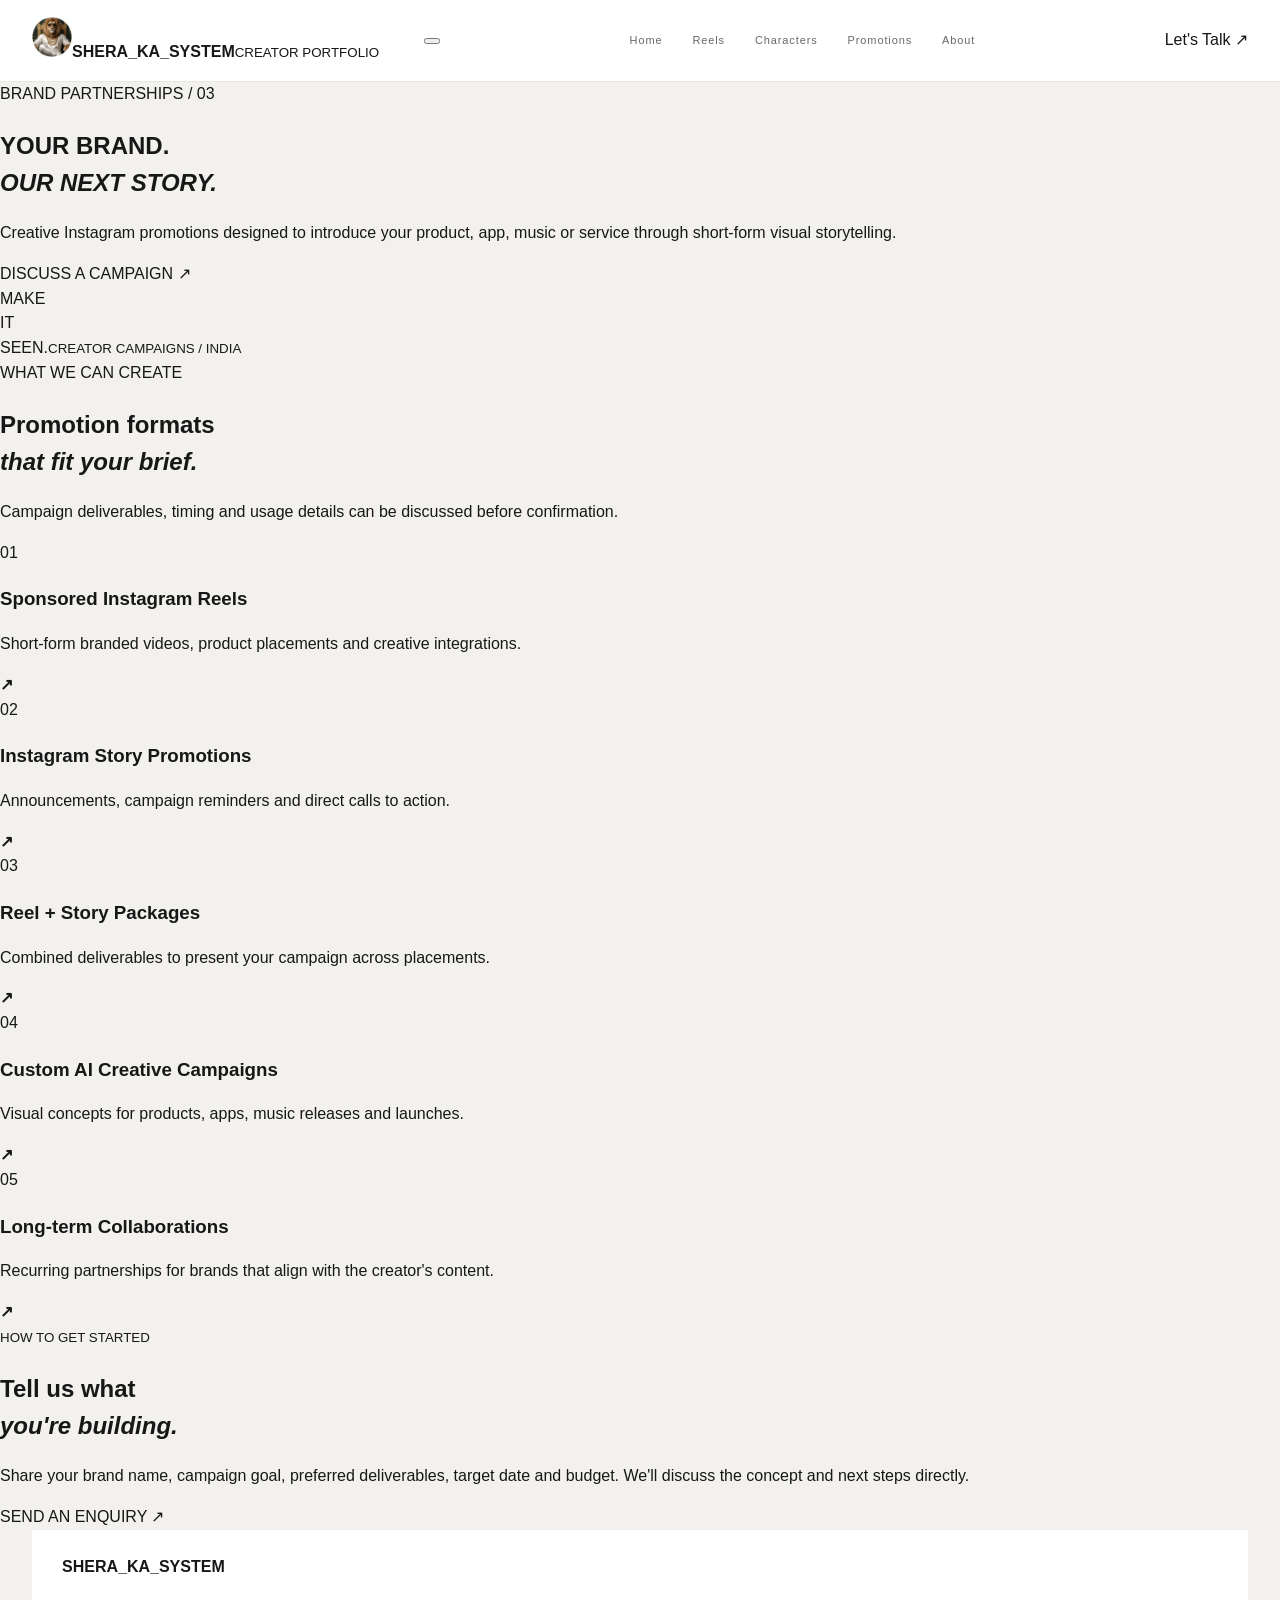
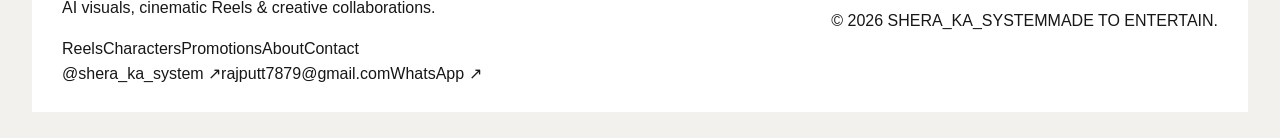
==== commit f46a2d3a: "Redesign brand promotions page and formats" ====
--- a/brand-promotions.html
+++ b/brand-promotions.html
@@ -1,12 +1,31 @@
-<!doctype html><html lang="en-IN"><head><meta charset="utf-8"><meta name="viewport" content="width=device-width,initial-scale=1"><meta name="theme-color" content="#090909"><title>Brand Promotions & Sponsorships | SHERA_KA_SYSTEM</title><meta name="description" content="Partner with SHERA_KA_SYSTEM for sponsored Instagram Reels, Story promotions, app and music campaigns, and custom AI-powered brand content."><meta name="keywords" content="SHERA_KA_SYSTEM brand promotions, sponsored Instagram Reels, Story promotions, paid collaborations, app promotions, music promotions, creator marketing India"><meta name="robots" content="index,follow,max-image-preview:large"><link rel="canonical" href="https://bhavishyarajputt83-web.github.io/sherakasystem.github.io/brand-promotions.html"><link rel="icon" href="favicon.svg" type="image/svg+xml"><link rel="stylesheet" href="style.css"><meta property="og:type" content="website"><meta property="og:site_name" content="SHERA_KA_SYSTEM"><meta property="og:title" content="Brand Promotions & Sponsorships | SHERA_KA_SYSTEM"><meta property="og:description" content="Partner with SHERA_KA_SYSTEM for sponsored Instagram Reels, Story promotions, app and music campaigns, and custom AI-powered brand content."><meta property="og:url" content="https://bhavishyarajputt83-web.github.io/sherakasystem.github.io/brand-promotions.html"><meta property="og:image" content="https://bhavishyarajputt83-web.github.io/sherakasystem.github.io/shera-avatar.webp"><meta name="twitter:card" content="summary_large_image"></head><body><div class="scroll-progress" aria-hidden="true"></div><header class="site-header"><div class="header-inner">
-<a class="identity" href="index.html" aria-label="SHERA_KA_SYSTEM Home"><img src="shera-avatar.webp" alt="Shera logo" width="42" height="42"><span class="identity-copy"><strong>SHERA_KA_SYSTEM</strong><small>CREATOR · INDIA</small></span></a>
-<nav class="main-nav" aria-label="Main navigation"><a href="reels.html">Reels</a><a href="characters.html">Characters</a><a href="brand-promotions.html">Promotions</a><a href="shera-ka-system-kaun-hai.html">About</a></nav>
-<a class="header-contact" href="contact.html">LET'S TALK <span>↗</span></a><button class="nav-toggle" aria-label="Open navigation" aria-expanded="false"><span></span><span></span></button>
-</div></header><main class="wrap page-main"><section class="page-hero"><span class="eyebrow">Work with the creator</span><h1>YOUR BRAND.<br><span class="gold">OUR NEXT STORY.</span></h1><p class="lead">Creative Instagram promotions and short-form campaigns designed to introduce your product, app, music or service to an engaged entertainment audience.</p><div class="actions"><a class="btn primary" href="contact.html">Start a Collaboration</a><a class="btn secondary" href="https://www.instagram.com/shera_ka_system/" target="_blank" rel="noopener noreferrer">View Instagram ↗</a></div></section><section class="promo-grid">
-<article class="promo-card"><div class="service-icon">🎬</div><span class="tag">01 / Video</span><h3>Sponsored Reels</h3><p>Creative short-form videos, product placements and brand integrations shaped around the campaign brief.</p></article>
-<article class="promo-card"><div class="service-icon">📲</div><span class="tag">02 / Stories</span><h3>Instagram Story Promotions</h3><p>Story placements, announcements, campaign reminders and direct calls to action.</p></article>
-<article class="promo-card"><div class="service-icon">🚀</div><span class="tag">03 / Packages</span><h3>Reel + Story Packages</h3><p>Combine a sponsored Reel with supporting Story promotion for a joined-up campaign.</p></article>
-<article class="promo-card"><div class="service-icon">✨</div><span class="tag">04 / Custom</span><h3>Custom AI Creative Campaigns</h3><p>AI-powered visual concepts for product launches, app features, music releases and special campaigns.</p></article>
-<article class="promo-card"><div class="service-icon">🎵</div><span class="tag">05 / Music & Apps</span><h3>Song, App & Digital Promotions</h3><p>Creative content to introduce songs, apps, platforms and digital services.</p></article>
-<article class="promo-card"><div class="service-icon">🤝</div><span class="tag">06 / Partnership</span><h3>Long-term Collaborations</h3><p>Discuss recurring campaigns and creator partnerships that fit your brand and audience.</p></article>
-</section><section class="article" style="margin-top:24px"><h2>How to book a promotion</h2><p>Share your brand or company name, product or service, campaign objective, required deliverables, preferred date and budget. The creative concept, schedule, usage rights and final deliverables can then be discussed directly.</p><div class="actions"><a class="btn primary" href="contact.html">Send Promotion Enquiry →</a><a class="btn whatsapp" href="https://wa.me/919634288445?text=Hello%20SHERA_KA_SYSTEM%2C%20I%20am%20interested%20in%20a%20brand%20collaboration." target="_blank" rel="noopener noreferrer">WhatsApp ↗</a></div></section></main><footer class="site-footer"><div class="footer-left"><strong>SHERA_KA_SYSTEM</strong><span>CREATOR · REELS · COLLABORATIONS</span></div><div class="footer-right"><a href="https://www.instagram.com/shera_ka_system/" target="_blank" rel="noopener noreferrer">@shera_ka_system ↗</a><a href="mailto:rajputt7879@gmail.com">EMAIL</a><a href="https://wa.me/919634288445" target="_blank" rel="noopener noreferrer">WHATSAPP</a></div></footer><script src="effects.js" defer></script></body></html>+<!doctype html><html lang="en-IN"><head>
+<meta charset="utf-8"><meta name="viewport" content="width=device-width,initial-scale=1"><meta name="theme-color" content="#f4f1eb">
+<title>Brand Promotions & Sponsorships | SHERA_KA_SYSTEM</title><meta name="description" content="Partner with SHERA_KA_SYSTEM for sponsored Instagram Reels, Story promotions, app and music campaigns, and custom AI-powered brand content."><meta name="robots" content="index,follow,max-image-preview:large">
+<link rel="canonical" href="https://bhavishyarajputt83-web.github.io/sherakasystem.github.io/brand-promotions.html"><link rel="icon" href="favicon.svg" type="image/svg+xml"><link rel="stylesheet" href="style.css"><link rel="preload" as="image" href="shera-avatar.webp">
+<meta property="og:type" content="website"><meta property="og:site_name" content="SHERA_KA_SYSTEM"><meta property="og:title" content="Brand Promotions & Sponsorships | SHERA_KA_SYSTEM"><meta property="og:description" content="Partner with SHERA_KA_SYSTEM for sponsored Instagram Reels, Story promotions, app and music campaigns, and custom AI-powered brand content."><meta property="og:url" content="https://bhavishyarajputt83-web.github.io/sherakasystem.github.io/brand-promotions.html"><meta property="og:image" content="https://bhavishyarajputt83-web.github.io/sherakasystem.github.io/shera-avatar.webp"><meta name="twitter:card" content="summary_large_image">
+</head><body><div class="scroll-progress"></div><header class="site-header"><div class="header-inner">
+<a class="brand" href="index.html" aria-label="SHERA_KA_SYSTEM home"><img src="shera-avatar.webp" alt="" width="40" height="40"><span><strong>SHERA_KA_SYSTEM</strong><small>CREATOR PORTFOLIO</small></span></a>
+<button class="menu-toggle" type="button" aria-label="Open menu" aria-expanded="false"><span></span><span></span></button>
+<nav class="main-nav" aria-label="Main navigation">
+<a class="" href="index.html">Home</a>
+<a class="" href="reels.html">Reels</a>
+<a class="" href="characters.html">Characters</a>
+<a class="active" href="brand-promotions.html">Promotions</a>
+<a class="" href="shera-ka-system-kaun-hai.html">About</a>
+</nav><a class="nav-cta" href="contact.html">Let's Talk <span>↗</span></a>
+</div></header><main>
+<section class="inner-hero inner-hero-dark promo-hero"><div class="inner-hero-copy" data-reveal><div class="section-kicker">BRAND PARTNERSHIPS / 03</div><h1>YOUR BRAND.<br><em>OUR NEXT STORY.</em></h1><p>Creative Instagram promotions designed to introduce your product, app, music or service through short-form visual storytelling.</p><a class="hero-button" href="contact.html">DISCUSS A CAMPAIGN ↗</a></div><div class="inner-hero-art promo-art" data-reveal><span>MAKE<br>IT<br>SEEN.</span><small>CREATOR CAMPAIGNS / INDIA</small></div></section>
+<section class="section promotion-section"><div class="section-heading" data-reveal><div><div class="section-kicker">WHAT WE CAN CREATE</div><h2>Promotion formats<br><em>that fit your brief.</em></h2></div><p>Campaign deliverables, timing and usage details can be discussed before confirmation.</p></div>
+<div class="promotion-list">
+<article data-reveal><span>01</span><div><h3>Sponsored Instagram Reels</h3><p>Short-form branded videos, product placements and creative integrations.</p></div><b>↗</b></article>
+<article data-reveal><span>02</span><div><h3>Instagram Story Promotions</h3><p>Announcements, campaign reminders and direct calls to action.</p></div><b>↗</b></article>
+<article data-reveal><span>03</span><div><h3>Reel + Story Packages</h3><p>Combined deliverables to present your campaign across placements.</p></div><b>↗</b></article>
+<article data-reveal><span>04</span><div><h3>Custom AI Creative Campaigns</h3><p>Visual concepts for products, apps, music releases and launches.</p></div><b>↗</b></article>
+<article data-reveal><span>05</span><div><h3>Long-term Collaborations</h3><p>Recurring partnerships for brands that align with the creator's content.</p></div><b>↗</b></article>
+</div></section>
+<section class="promo-note"><div><small>HOW TO GET STARTED</small><h2>Tell us what<br><em>you're building.</em></h2></div><p>Share your brand name, campaign goal, preferred deliverables, target date and budget. We'll discuss the concept and next steps directly.</p><a class="banner-button" href="contact.html">SEND AN ENQUIRY ↗</a></section>
+</main><footer class="site-footer"><div class="footer-main">
+<div class="footer-brand"><strong>SHERA_KA_SYSTEM</strong><p>AI visuals, cinematic Reels & creative collaborations.</p></div>
+<div class="footer-nav"><a href="reels.html">Reels</a><a href="characters.html">Characters</a><a href="brand-promotions.html">Promotions</a><a href="shera-ka-system-kaun-hai.html">About</a><a href="contact.html">Contact</a></div>
+<div class="footer-social"><a href="https://www.instagram.com/shera_ka_system/" target="_blank" rel="noopener noreferrer">@shera_ka_system ↗</a><a href="mailto:rajputt7879@gmail.com">rajputt7879@gmail.com</a><a href="https://wa.me/919634288445" target="_blank" rel="noopener noreferrer">WhatsApp ↗</a></div>
+</div><div class="footer-bottom"><span>© 2026 SHERA_KA_SYSTEM</span><span>MADE TO ENTERTAIN.</span></div></footer><script src="effects.js" defer></script></body></html>
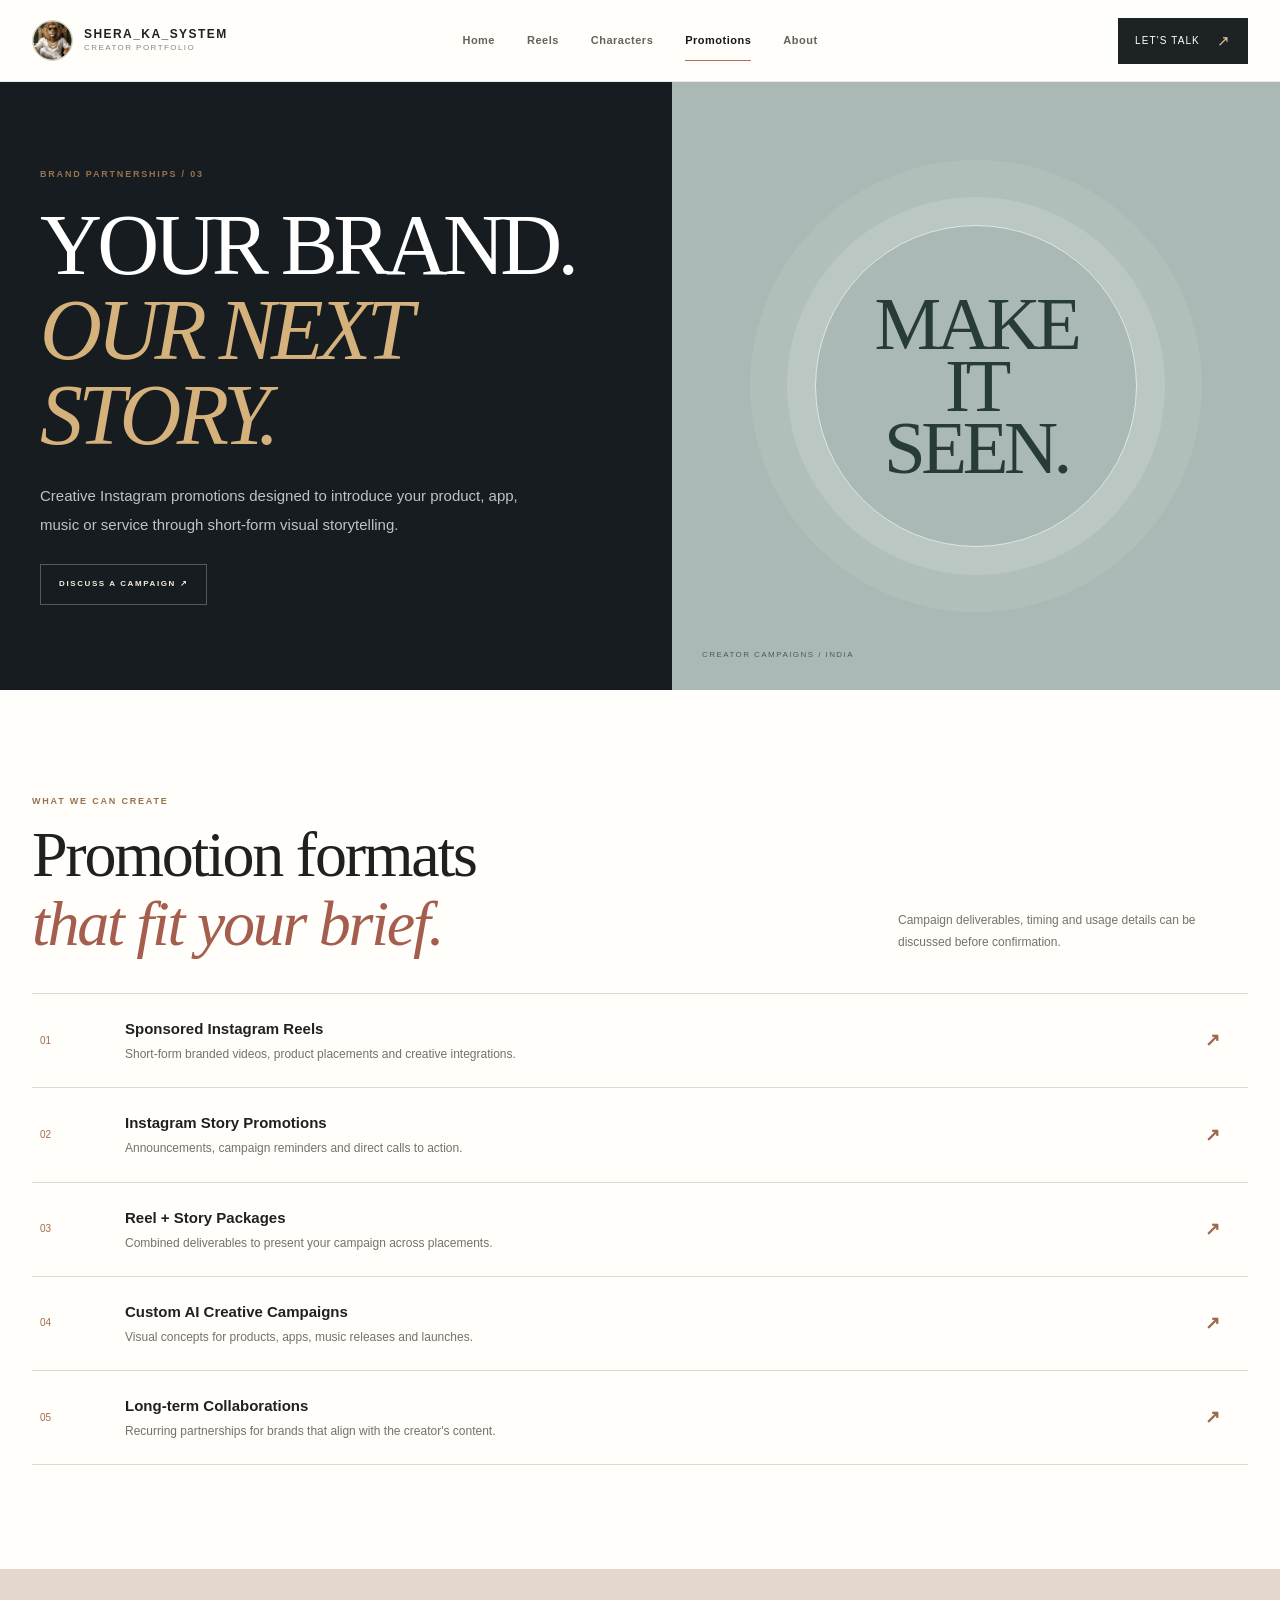
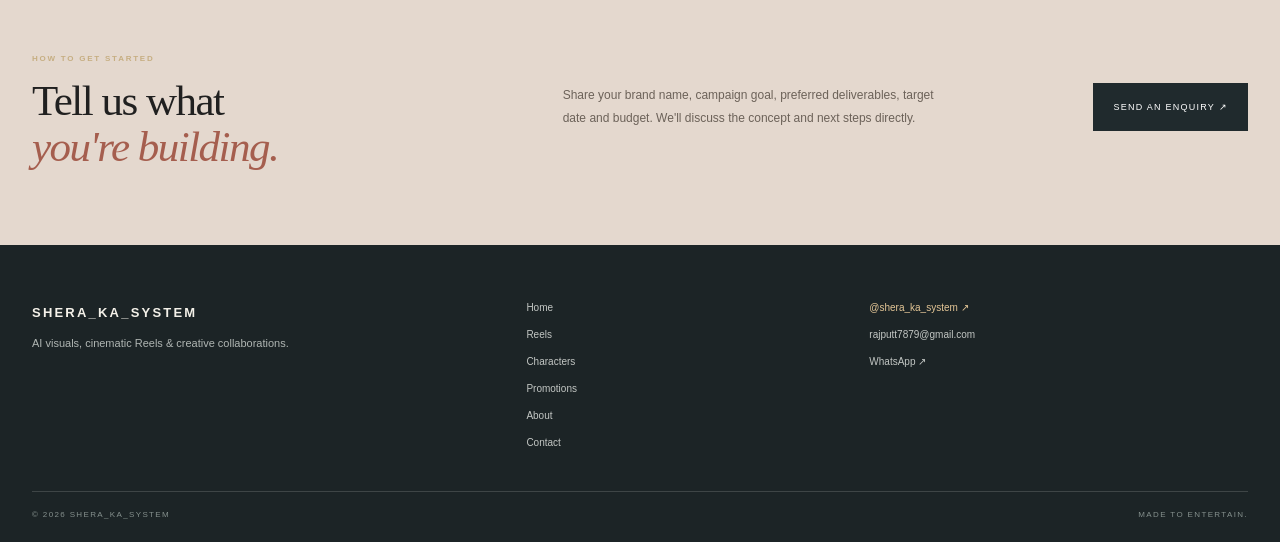
==== commit 6ae96783: "Fix Home navigation with absolute GitHub Pages URL" ====
--- a/brand-promotions.html
+++ b/brand-promotions.html
@@ -4,10 +4,10 @@
 <link rel="canonical" href="https://bhavishyarajputt83-web.github.io/sherakasystem.github.io/brand-promotions.html"><link rel="icon" href="favicon.svg" type="image/svg+xml"><link rel="stylesheet" href="style.css"><link rel="preload" as="image" href="shera-avatar.webp">
 <meta property="og:type" content="website"><meta property="og:site_name" content="SHERA_KA_SYSTEM"><meta property="og:title" content="Brand Promotions & Sponsorships | SHERA_KA_SYSTEM"><meta property="og:description" content="Partner with SHERA_KA_SYSTEM for sponsored Instagram Reels, Story promotions, app and music campaigns, and custom AI-powered brand content."><meta property="og:url" content="https://bhavishyarajputt83-web.github.io/sherakasystem.github.io/brand-promotions.html"><meta property="og:image" content="https://bhavishyarajputt83-web.github.io/sherakasystem.github.io/shera-avatar.webp"><meta name="twitter:card" content="summary_large_image">
 </head><body><div class="scroll-progress"></div><header class="site-header"><div class="header-inner">
-<a class="brand" href="index.html" aria-label="SHERA_KA_SYSTEM home"><img src="shera-avatar.webp" alt="" width="40" height="40"><span><strong>SHERA_KA_SYSTEM</strong><small>CREATOR PORTFOLIO</small></span></a>
+<a class="brand" href="https://bhavishyarajputt83-web.github.io/sherakasystem.github.io/" aria-label="SHERA_KA_SYSTEM home"><img src="shera-avatar.webp" alt="" width="40" height="40"><span><strong>SHERA_KA_SYSTEM</strong><small>CREATOR PORTFOLIO</small></span></a>
 <button class="menu-toggle" type="button" aria-label="Open menu" aria-expanded="false"><span></span><span></span></button>
 <nav class="main-nav" aria-label="Main navigation">
-<a class="" href="index.html">Home</a>
+<a class="home-link" href="https://bhavishyarajputt83-web.github.io/sherakasystem.github.io/" aria-label="Go to homepage">Home</a>
 <a class="" href="reels.html">Reels</a>
 <a class="" href="characters.html">Characters</a>
 <a class="active" href="brand-promotions.html">Promotions</a>
@@ -26,6 +26,6 @@
 <section class="promo-note"><div><small>HOW TO GET STARTED</small><h2>Tell us what<br><em>you're building.</em></h2></div><p>Share your brand name, campaign goal, preferred deliverables, target date and budget. We'll discuss the concept and next steps directly.</p><a class="banner-button" href="contact.html">SEND AN ENQUIRY ↗</a></section>
 </main><footer class="site-footer"><div class="footer-main">
 <div class="footer-brand"><strong>SHERA_KA_SYSTEM</strong><p>AI visuals, cinematic Reels & creative collaborations.</p></div>
-<div class="footer-nav"><a href="reels.html">Reels</a><a href="characters.html">Characters</a><a href="brand-promotions.html">Promotions</a><a href="shera-ka-system-kaun-hai.html">About</a><a href="contact.html">Contact</a></div>
+<div class="footer-nav"><a href="https://bhavishyarajputt83-web.github.io/sherakasystem.github.io/">Home</a><a href="reels.html">Reels</a><a href="characters.html">Characters</a><a href="brand-promotions.html">Promotions</a><a href="shera-ka-system-kaun-hai.html">About</a><a href="contact.html">Contact</a></div>
 <div class="footer-social"><a href="https://www.instagram.com/shera_ka_system/" target="_blank" rel="noopener noreferrer">@shera_ka_system ↗</a><a href="mailto:rajputt7879@gmail.com">rajputt7879@gmail.com</a><a href="https://wa.me/919634288445" target="_blank" rel="noopener noreferrer">WhatsApp ↗</a></div>
 </div><div class="footer-bottom"><span>© 2026 SHERA_KA_SYSTEM</span><span>MADE TO ENTERTAIN.</span></div></footer><script src="effects.js" defer></script></body></html>
--- a/style.css
+++ b/style.css
@@ -1,139 +1,304 @@
-/* SHERA_KA_SYSTEM — minimal cinematic visual identity */
-:root{color-scheme:light;--paper:#f2f1ee;--white:#fff;--black:#050505;--ink:#171717;--muted:#77736c;--line:#dedbd5;--gold:#c39a51;--gold-light:#f0d6a1}
+/* SHERA_KA_SYSTEM — editorial creator portfolio */
+:root{
+  color-scheme:light;
+  --paper:#f4f1eb;--white:#fffefa;--ink:#202020;--muted:#77736c;--line:#ded9cf;
+  --dark:#070809;--dark2:#13171a;--gold:#c2a06a;--red:#bd6954;--lilac:#d9d4e4;--sage:#c8d0c2;--blue:#c9d9e1;
+  --sans:Inter,Arial,Helvetica,sans-serif;--display:Georgia,"Times New Roman",serif;
+}
 *{box-sizing:border-box}
-html{scroll-behavior:smooth}
-body{margin:0;background:var(--paper);color:var(--ink);font-family:Arial,Helvetica,sans-serif;line-height:1.55}
+html{scroll-behavior:smooth;scroll-padding-top:90px}
+body{margin:0;background:var(--paper);color:var(--ink);font-family:var(--sans);font-size:15px;line-height:1.6;overflow-x:hidden}
 a{color:inherit;text-decoration:none}
-button{font:inherit}
-.site-header{height:82px;background:#fff;border-bottom:1px solid #e8e6e2}
-.header-inner{width:min(1400px,calc(100% - 64px));height:100%;margin:auto;display:flex;align-items:center;gap:45px}
-.identity{display:flex;align-items:center;gap:11px;min-width:270px}
-.identity img{width:42px;height:42px;object-fit:cover;border-radius:50%;border:1px solid #ded2bc}
-.identity-copy{display:flex;flex-direction:column;gap:2px}
-.identity-copy strong{font-size:12px;letter-spacing:.16em;font-weight:800}
-.identity-copy small{font-size:9px;letter-spacing:.2em;color:#999287}
-.main-nav{display:flex;align-items:center;justify-content:center;gap:30px;flex:1}
-.main-nav a{font-size:11px;color:#6b6862;letter-spacing:.08em;transition:color .2s}
-.main-nav a:hover,.main-nav .nav-current{color:#111}
-.header-contact{display:inline-flex;align-items:center;gap:16px;padding:12px 17px;border-radius:3px;background:#090909;color:#fff;font-size:10px;letter-spacing:.13em}
-.header-contact span{color:#e0bd7b;font-size:15px}
-.nav-toggle{display:none}
-/* Main video-like canvas */
-.visual-stage{position:relative;isolation:isolate;width:min(1400px,calc(100% - 64px));height:clamp(470px,57vw,735px);min-height:470px;margin:26px auto 0;overflow:hidden;background:#020203;color:#fff}
-.stage-canvas,.stage-vignette{position:absolute;inset:0;width:100%;height:100%;pointer-events:none}
-.stage-canvas{z-index:-1}
-.stage-vignette{z-index:0;background:radial-gradient(ellipse at 50% 46%,transparent 8%,rgba(0,0,0,.15) 47%,rgba(0,0,0,.82) 100%),linear-gradient(180deg,rgba(0,0,0,.3),transparent 24%,transparent 75%,rgba(0,0,0,.42))}
-.visual-stage:before{content:"";position:absolute;inset:0;z-index:0;pointer-events:none;opacity:.11;background-image:url("data:image/svg+xml,%3Csvg viewBox='0 0 180 180' xmlns='http://www.w3.org/2000/svg'%3E%3Cfilter id='n'%3E%3CfeTurbulence type='fractalNoise' baseFrequency='.72' numOctaves='3' stitchTiles='stitch'/%3E%3C/filter%3E%3Crect width='100%25' height='100%25' filter='url(%23n)' opacity='.42'/%3E%3C/svg%3E")}
-.stage-topline,.stage-bottomline{position:absolute;left:30px;right:30px;z-index:3;display:flex;justify-content:space-between;align-items:center;color:rgba(255,255,255,.48);font-size:9px;letter-spacing:.2em}
-.stage-topline{top:24px}.stage-bottomline{bottom:24px}
-.stage-topline b{color:rgba(255,255,255,.25);font-weight:400}
-.status-dot{display:inline-block;width:6px;height:6px;margin:0 8px 1px 0;border-radius:50%;background:#d9b46f;box-shadow:0 0 12px #e3bc75;animation:statusBlink 2.1s ease-in-out infinite}
-@keyframes statusBlink{50%{opacity:.25}}
-.wordmark-wrap{position:absolute;z-index:2;left:50%;top:50%;width:90%;transform:translate(-50%,-50%);display:flex;flex-direction:column;align-items:center;text-align:center}
-.chrome-wordmark{position:relative;margin:0;font-family:Arial,Helvetica,sans-serif;font-size:clamp(88px,17vw,230px);line-height:.86;font-weight:900;letter-spacing:-.095em;padding-right:.09em;color:transparent;background:linear-gradient(180deg,#fff 0%,#9da0a8 13%,#fdfdfd 25%,#656873 42%,#fff 52%,#8b8e97 68%,#f7f7f8 83%,#737782 100%);background-clip:text;-webkit-background-clip:text;-webkit-text-stroke:1px rgba(255,255,255,.18);filter:drop-shadow(0 3px 0 #555963) drop-shadow(0 7px 13px rgba(0,0,0,.9));animation:chromeBreath 7s ease-in-out infinite}
-@keyframes chromeBreath{0%,100%{filter:drop-shadow(0 3px 0 #555963) drop-shadow(0 7px 13px rgba(0,0,0,.9)) brightness(.94)}50%{filter:drop-shadow(0 3px 0 #555963) drop-shadow(0 9px 20px rgba(255,255,255,.15)) brightness(1.18)}}
-.wordmark-reflection{position:absolute;top:8%;left:50%;transform:translateX(-50%) scaleY(-1);font-family:Arial,Helvetica,sans-serif;font-size:clamp(88px,17vw,230px);font-weight:900;letter-spacing:-.095em;padding-right:.09em;line-height:.86;color:rgba(212,218,231,.12);filter:blur(5px);mask-image:linear-gradient(to bottom,rgba(0,0,0,.18),transparent 68%);-webkit-mask-image:linear-gradient(to bottom,rgba(0,0,0,.18),transparent 68%);pointer-events:none}
-.wordmark-sub{display:flex;align-items:center;gap:12px;margin-top:22px;color:#e6e2dc;font-size:clamp(11px,1.5vw,17px);font-weight:500;letter-spacing:.65em;padding-left:.65em}
-.wordmark-sub span{width:27px;height:1px;background:linear-gradient(90deg,transparent,#d7b879,transparent)}
-.stage-tagline{margin:17px 0 0;color:rgba(255,255,255,.42);font-size:9px;letter-spacing:.35em}
-.stage-cta{margin-top:34px;padding:13px 19px;border:1px solid rgba(235,222,197,.32);color:#f4ead7;font-size:9px;letter-spacing:.2em;transition:background .25s,border-color .25s}
-.stage-cta span{margin-left:13px;color:#dbb877;font-size:15px}
-.stage-cta:hover{background:rgba(255,255,255,.08);border-color:rgba(235,222,197,.7)}
-.light-sweep{position:absolute;z-index:1;top:-35%;bottom:-35%;left:-35%;width:18%;transform:rotate(19deg);background:linear-gradient(90deg,transparent,rgba(255,255,255,.035),rgba(220,226,239,.13),rgba(255,255,255,.035),transparent);filter:blur(12px);animation:lightSweep 12s ease-in-out infinite;pointer-events:none}
-@keyframes lightSweep{0%,15%{left:-35%;opacity:0}28%{opacity:.9}58%{left:118%;opacity:.45}60%,100%{left:118%;opacity:0}}
-/* Quiet navigation below the stage */
-.quick-links{width:min(1400px,calc(100% - 64px));margin:0 auto;background:#fff;display:grid;grid-template-columns:repeat(3,1fr);border-bottom:1px solid var(--line)}
-.quick-links a{min-height:78px;display:flex;align-items:center;gap:16px;padding:0 25px;border-right:1px solid #ece9e3;transition:background .2s}
-.quick-links a:last-child{border-right:0}
-.quick-links a:hover{background:#f8f6f1}
-.quick-number{font-size:9px;color:#b49a6a;letter-spacing:.1em}
-.quick-links strong{font-size:10px;letter-spacing:.15em;font-weight:700}
-.quick-arrow{margin-left:auto;color:#9d7c42;font-size:17px}
-.intro-strip{width:min(1400px,calc(100% - 64px));margin:0 auto;padding:33px 30px;background:#fff;display:grid;grid-template-columns:190px 1fr auto;align-items:center;gap:25px}
-.intro-label{font-size:9px;letter-spacing:.2em;color:#9b814e}
-.intro-strip p{font-size:13px;color:#5f5b55;line-height:1.8;margin:0;max-width:720px}
-.intro-strip p strong{color:#191919;letter-spacing:.04em}
-.intro-strip>a{font-size:9px;letter-spacing:.14em;font-weight:700;white-space:nowrap}
-.intro-strip>a:hover{color:#a27b3c}
-.site-footer{width:min(1400px,calc(100% - 64px));margin:0 auto 26px;padding:25px 30px;background:#fff;border-top:1px solid #eeece8;display:flex;justify-content:space-between;align-items:center;gap:20px}
-.footer-left{display:flex;flex-direction:column;gap:4px}
-.footer-left strong{font-size:11px;letter-spacing:.15em}
-.footer-left span{font-size:8px;letter-spacing:.14em;color:#9b958b}
-.footer-right{display:flex;gap:25px;align-items:center}
-.footer-right a{font-size:9px;color:#67625a;letter-spacing:.12em}
-.footer-right a:hover{color:#a27b3c}
-/* Inner pages use the same uncluttered design */
-.page-main{width:min(1240px,calc(100% - 64px));margin:25px auto 50px;padding:0 0 30px}
-.page-hero{padding:68px 30px;text-align:center;background:#050505;color:#fff;position:relative;overflow:hidden}
-.page-hero h1{font-size:clamp(40px,7vw,84px);letter-spacing:-.055em;line-height:1.05;margin:17px 0}
-.page-hero .lead{max-width:750px;margin:0 auto;color:#c4c0ba;font-size:15px}
-.eyebrow,.kicker{font-size:9px;letter-spacing:.25em;color:#c6a66b;text-transform:uppercase}
-.breadcrumbs{font-size:10px;letter-spacing:.1em;color:#8a8478;margin:15px 0}
-.article{max-width:900px;margin:25px auto;padding:35px;background:#fff;border:1px solid #e5e1d8}
-.article h2{font-size:21px;color:#1b1b1b;margin:28px 0 8px}
-.article h2:first-child{margin-top:0}
-.article p{font-size:13px;color:#615d56;line-height:1.9}
-.article .gold,.article strong{color:#8c692f}
-.article .btn{display:inline-flex;margin-top:15px}
-.character-grid,.grid,.promo-grid,.reel-grid{width:min(100%,1000px);margin:25px auto;display:grid;grid-template-columns:repeat(2,1fr);gap:1px;background:#dfdbd2;border:1px solid #dfdbd2}
-.character-card,.card,.promo-card,.reel-card{padding:26px;background:#fff;color:#191919;box-shadow:none;border:0;border-radius:0}
-.character-card h3,.card h3,.promo-card h3,.reel-card h3{font-size:17px;color:#181818;margin:12px 0 7px}
-.character-card p,.card p,.promo-card p,.reel-card p{font-size:12px;color:#6c675f;line-height:1.8}
-.character-symbol,.symbol{font-size:27px}
-.tag,.badge-line,.card-kicker{font-size:8px;letter-spacing:.18em;color:#9c7a41;text-transform:uppercase}
-.text-link,.inline-link{font-size:10px;color:#95703a;font-weight:700;letter-spacing:.08em}
-.callout{max-width:950px;margin:25px auto;padding:25px;text-align:center;background:#fff;border:1px solid #e5e1d8}
-.promo-grid{grid-template-columns:repeat(2,1fr)}
-.contact-grid{max-width:1000px;margin:25px auto;display:grid;grid-template-columns:1.1fr .9fr;gap:18px}
-.contact-form,.contact-box{padding:28px;background:#fff;border:1px solid #e5e1d8;border-radius:0;box-shadow:none;color:#191919}
-.contact-form h2,.contact-box h2{font-size:22px}
-.contact-form p,.contact-box p,.small-note{font-size:12px;color:#726c63}
-.contact-form label{display:block;margin:13px 0 6px;font-size:10px;font-weight:700;color:#635033}
-.contact-form input,.contact-form select,.contact-form textarea{width:100%;padding:11px;border:1px solid #ddd7ca;background:#fbfaf8;color:#222;font:inherit;font-size:13px;border-radius:0}
-.contact-form textarea{min-height:115px}
-.contact-form button{border:0;cursor:pointer;margin-top:15px;background:#080808;color:#fff}
-.contact-box .btn{display:flex;margin:8px 0;border-radius:0}
-.page-main .page-hero .gold,.gold{color:#d8b575}
-footer:not(.site-footer){width:min(1240px,calc(100% - 64px));margin:0 auto 25px;padding:22px 30px;background:#fff;color:#77736c;border-top:1px solid #e5e1d8;font-size:10px;text-align:left}
-footer:not(.site-footer) .wrap{width:100%}
-footer:not(.site-footer) strong,footer:not(.site-footer) a{color:#2a2926}
-footer:not(.site-footer) .footer-note{font-size:10px;color:#99928a}
-/* Loading identity */
-.site-loader{position:fixed;inset:0;z-index:9999;background:#020203;color:#fff;display:flex;align-items:center;justify-content:center;opacity:1;visibility:visible;transition:opacity .55s ease,visibility .55s ease}
-.site-loader.is-hidden{opacity:0;visibility:hidden;pointer-events:none}
-.loader-content{text-align:center;position:relative;padding:30px}
-.loader-name{font-family:Arial,Helvetica,sans-serif;font-size:clamp(65px,13vw,165px);font-weight:900;letter-spacing:-.095em;padding-right:.095em;line-height:.9;color:transparent;background:linear-gradient(180deg,#fff 0%,#9da0a8 16%,#fff 28%,#656873 47%,#fff 58%,#858994 77%,#f7f7f8 100%);background-clip:text;-webkit-background-clip:text;filter:drop-shadow(0 4px 0 #555963) drop-shadow(0 9px 22px #000);animation:loaderChrome 2.2s ease-in-out infinite alternate}
-@keyframes loaderChrome{to{filter:drop-shadow(0 4px 0 #555963) drop-shadow(0 9px 25px rgba(255,255,255,.17)) brightness(1.23)}}
-.loader-sub{margin-top:13px;font-size:10px;letter-spacing:.62em;padding-left:.62em;color:#e7d9bd}
-.loader-progress{width:min(220px,50vw);height:1px;margin:26px auto 0;background:#292929;overflow:hidden}
-.loader-progress span{display:block;width:35%;height:100%;background:#dfc28d;animation:loaderRun 1.25s ease-in-out infinite}
-@keyframes loaderRun{from{transform:translateX(-110%)}to{transform:translateX(320%)}}
-@media(max-width:820px){
- .header-inner{width:calc(100% - 32px);gap:15px}.identity{min-width:0;flex:1}.main-nav{gap:15px}.main-nav a{font-size:9px}.header-contact{padding:10px 12px;font-size:9px}
- .visual-stage,.quick-links,.intro-strip,.site-footer{width:calc(100% - 32px)}.visual-stage{height:clamp(430px,66vw,600px);min-height:430px}
- .intro-strip{grid-template-columns:130px 1fr;gap:12px}.intro-strip>a{grid-column:2}
+button,input,select,textarea{font:inherit}
+button,a{-webkit-tap-highlight-color:transparent}
+::selection{background:#d5c2a1;color:#171717}
+img{max-width:100%;display:block}
+.site-header{position:sticky;top:0;z-index:90;height:82px;background:rgba(255,254,250,.96);border-bottom:1px solid rgba(30,30,30,.09);backdrop-filter:blur(16px)}
+.header-inner{width:min(1360px,calc(100% - 64px));height:100%;margin:auto;display:grid;grid-template-columns:1fr auto 1fr;align-items:center;gap:32px}
+.brand{display:flex;align-items:center;gap:11px;justify-self:start}
+.brand img{width:41px;height:41px;object-fit:cover;object-position:center;border-radius:50%;border:1px solid #ded2bc;background:#ddd}
+.brand span{display:flex;flex-direction:column;gap:2px}
+.brand strong{font-size:12px;line-height:1.1;letter-spacing:.12em;font-weight:850}
+.brand small{font-size:8px;line-height:1.3;letter-spacing:.18em;color:#8c877e}
+.main-nav{display:flex;align-items:center;justify-content:center;gap:clamp(17px,2.5vw,35px);height:100%}
+.main-nav a{position:relative;display:flex;align-items:center;height:100%;font-size:11px;font-weight:650;color:#66625b;letter-spacing:.045em;white-space:nowrap;transition:color .2s}
+.main-nav a:after{content:"";position:absolute;left:0;right:0;bottom:20px;height:1px;background:var(--red);transform:scaleX(0);transform-origin:left;transition:transform .25s}
+.main-nav a:hover,.main-nav a.active{color:#171717}
+.main-nav a:hover:after,.main-nav a.active:after{transform:scaleX(1)}
+.nav-cta{justify-self:end;background:#1d2224;color:#fff;padding:11px 17px;font-size:10px;letter-spacing:.11em;text-transform:uppercase;display:inline-flex;align-items:center;gap:17px;transition:background .2s}
+.nav-cta span{font-size:15px;color:#dfc391}
+.nav-cta:hover{background:#9d5645}
+.menu-toggle{display:none}
+
+/* Cinematic home stage */
+.cinema-hero{width:min(1480px,calc(100% - 48px));height:clamp(500px,58vw,720px);min-height:500px;margin:22px auto 0;position:relative;overflow:hidden;isolation:isolate;background:#050708;color:#fff}
+.hero-particles{position:absolute;inset:0;width:100%;height:100%;z-index:-1}
+.hero-grid-lines{position:absolute;inset:0;pointer-events:none;z-index:0;opacity:.2;background-image:linear-gradient(rgba(255,255,255,.07) 1px,transparent 1px),linear-gradient(90deg,rgba(255,255,255,.055) 1px,transparent 1px);background-size:94px 94px;mask-image:radial-gradient(ellipse at center,#000 5%,transparent 78%)}
+.cinema-hero:before{content:"";position:absolute;inset:0;z-index:0;background:radial-gradient(ellipse at 50% 48%,rgba(83,93,107,.18),transparent 38%),radial-gradient(ellipse at 50% 100%,rgba(128,82,53,.13),transparent 35%),linear-gradient(180deg,rgba(0,0,0,.12),rgba(0,0,0,.55));pointer-events:none}
+.hero-meta,.hero-bottom{position:absolute;z-index:3;left:34px;right:34px;display:flex;align-items:center;justify-content:space-between;color:rgba(255,255,255,.48);font-size:8px;letter-spacing:.19em}
+.hero-meta{top:27px}.hero-bottom{bottom:25px}
+.live-dot{width:6px;height:6px;border-radius:50%;display:inline-block;margin:0 8px 1px 0;background:#c98565;box-shadow:0 0 12px #c98565;animation:livePulse 1.8s ease-in-out infinite}
+@keyframes livePulse{50%{opacity:.3;transform:scale(.75)}}
+.hero-center{position:absolute;z-index:3;left:50%;top:49%;width:min(900px,90%);transform:translate(-50%,-50%);text-align:center}
+.eyebrow{font-size:9px;letter-spacing:.32em;color:#d5c6ab;font-weight:700}
+.metal-word{position:relative;margin:21px 0 0;font-family:Arial,Helvetica,sans-serif;font-size:clamp(100px,18vw,250px);font-weight:950;letter-spacing:-.105em;line-height:.83;padding-right:.105em;color:transparent;background:linear-gradient(180deg,#fff 0%,#a9adb5 13%,#f8f8fa 24%,#626873 43%,#fff 53%,#9ba0a8 69%,#fafafa 85%,#777d87 100%);background-clip:text;-webkit-background-clip:text;-webkit-text-stroke:1px rgba(255,255,255,.25);filter:drop-shadow(0 3px 0 #4b5058) drop-shadow(0 12px 26px rgba(0,0,0,.82));animation:metalPulse 6s ease-in-out infinite}
+@keyframes metalPulse{0%,100%{filter:drop-shadow(0 3px 0 #4b5058) drop-shadow(0 12px 26px rgba(0,0,0,.82)) brightness(.95)}50%{filter:drop-shadow(0 3px 0 #4b5058) drop-shadow(0 10px 32px rgba(225,229,239,.2)) brightness(1.2)}}
+.metal-sub{display:flex;align-items:center;justify-content:center;gap:13px;margin-top:22px;color:#e8dfcf;font-size:clamp(11px,1.3vw,15px);letter-spacing:.65em;padding-left:.65em}
+.metal-sub i{display:block;width:28px;height:1px;background:linear-gradient(90deg,transparent,#c7a879,transparent)}
+.hero-description{margin:17px 0 28px;color:rgba(255,255,255,.5);font-size:8px;letter-spacing:.3em}
+.hero-button{display:inline-flex;align-items:center;gap:24px;padding:13px 18px;border:1px solid rgba(255,255,255,.27);color:#f5eee0;font-size:8px;font-weight:750;letter-spacing:.2em;transition:background .25s,border-color .25s}
+.hero-button span{font-size:16px;color:#d8b982}
+.hero-button:hover{background:rgba(255,255,255,.08);border-color:#d6bd8f}
+.hero-light{position:absolute;z-index:1;top:-20%;bottom:-20%;left:-25%;width:11%;transform:rotate(18deg);background:linear-gradient(90deg,transparent,rgba(255,255,255,.025),rgba(223,228,241,.16),rgba(255,255,255,.025),transparent);filter:blur(10px);animation:heroSweep 11s ease-in-out infinite;pointer-events:none}
+@keyframes heroSweep{0%,18%{left:-25%;opacity:0}32%{opacity:.8}65%{left:115%;opacity:.4}66%,100%{left:115%;opacity:0}}
+.hero-scroll b{font-size:14px;color:#dac49d;margin-left:9px}
+.quick-nav{width:min(1480px,calc(100% - 48px));margin:0 auto;background:#fffefa;display:grid;grid-template-columns:repeat(3,1fr);border-bottom:1px solid var(--line)}
+.quick-nav a{min-height:76px;padding:0 28px;display:flex;align-items:center;gap:15px;border-right:1px solid #ece7dd;transition:background .2s,color .2s}
+.quick-nav a:last-child{border:0}
+.quick-nav a:hover{background:#f1e8da}
+.quick-nav small{font-size:9px;color:#a37d50;letter-spacing:.1em}
+.quick-nav strong{font-size:10px;letter-spacing:.13em}
+.quick-nav span{margin-left:auto;color:#a36d58;font-size:17px}
+
+/* Sections and editorial rhythm */
+.section{padding:104px max(32px,calc((100% - 1220px)/2));}
+.section-kicker{color:#98724e;font-size:9px;font-weight:750;letter-spacing:.2em;text-transform:uppercase}
+.about-preview{background:#fffefa}
+.about-preview-grid{display:grid;grid-template-columns:1.05fr .95fr;gap:90px;align-items:center;margin-top:31px}
+.about-preview h2,.section-heading h2,.story-grid h2,.contact-banner h2,.promo-note h2{font-family:var(--display);font-weight:400;font-size:clamp(39px,5vw,66px);line-height:1.07;letter-spacing:-.035em;margin:0}
+.about-preview h2 em,.section-heading h2 em,.story-grid h2 em,.contact-banner h2 em,.promo-note h2 em{font-style:italic;color:#a55e4e}
+.section-lead{max-width:570px;margin:23px 0 26px;color:#6c6860;font-size:15px;line-height:1.95}
+.text-link{display:inline-flex;align-items:center;gap:16px;color:#965d4e;font-size:9px;letter-spacing:.14em;font-weight:800}
+.text-link span{font-size:16px}
+.about-note{position:relative;padding:38px 42px 35px 46px;background:#e7e4dc;min-height:220px;display:flex;flex-direction:column;justify-content:center}
+.about-note:after{content:"";position:absolute;right:0;top:0;width:5px;height:100%;background:#b76d57}
+.note-mark{position:absolute;left:16px;top:3px;font-family:var(--display);font-size:66px;color:#b87962;opacity:.65}
+.about-note p{font-family:var(--display);font-size:25px;line-height:1.32;margin:0 0 20px;color:#292724}
+.about-note small{font-size:8px;letter-spacing:.2em;color:#827a6d}
+.work-section{background:#f0eee8}
+.section-heading{display:flex;align-items:end;justify-content:space-between;gap:35px;margin-bottom:34px}
+.section-heading h2{margin-top:13px}
+.section-heading>p{max-width:350px;color:#777168;font-size:12px;line-height:1.85;margin:0 0 5px}
+.work-grid{display:grid;grid-template-columns:repeat(3,1fr);gap:18px}
+.work-card{display:block;min-width:0}
+.work-art{height:330px;position:relative;overflow:hidden;display:flex;align-items:center;justify-content:center;isolation:isolate;transition:transform .45s cubic-bezier(.2,.8,.2,1)}
+.work-card:hover .work-art{transform:translateY(-5px)}
+.art-reels{background:linear-gradient(145deg,#c6a68a,#96735e 60%,#574a42);color:#fff}
+.art-characters{background:linear-gradient(145deg,#d4d1df,#9a94af 65%,#6c7187);color:#21212b}
+.art-promotions{background:linear-gradient(145deg,#cdd5c8,#94a48e 60%,#596d60);color:#20291f}
+.art-index{position:absolute;top:19px;left:20px;font-size:9px;letter-spacing:.15em;opacity:.75}
+.art-caption{position:absolute;bottom:19px;left:20px;font-size:8px;letter-spacing:.17em}
+.art-ring{width:190px;height:190px;border-radius:50%;border:1px solid rgba(255,255,255,.64);box-shadow:0 0 0 18px rgba(255,255,255,.07),0 0 0 42px rgba(255,255,255,.05),inset 0 0 42px rgba(255,255,255,.16);animation:slowTurn 28s linear infinite}
+.art-ring:before,.art-ring:after{content:"";position:absolute;inset:18px;border:1px solid rgba(255,255,255,.43);border-radius:50%;transform:rotateX(65deg)}
+.art-ring:after{transform:rotateY(65deg)}
+@keyframes slowTurn{to{transform:rotate(360deg)}}
+.art-play{position:absolute;font-size:29px;left:50%;top:50%;transform:translate(-50%,-50%);width:65px;height:65px;border:1px solid rgba(255,255,255,.75);border-radius:50%;display:grid;place-items:center;padding-left:4px;background:rgba(255,255,255,.1);backdrop-filter:blur(8px)}
+.character-type{font-family:var(--display);font-size:72px;line-height:.8;letter-spacing:-.08em;text-align:center;transform:rotate(-7deg)}
+.character-type span{display:block;font-family:var(--sans);font-size:45px;margin-top:8px;text-align:right}
+.promo-type{font-family:var(--display);font-size:42px;line-height:.87;letter-spacing:-.045em;text-align:center;transform:rotate(4deg)}
+.promo-type span{color:#fbefe1;font-family:var(--sans);font-size:22px;display:block;margin:5px 0}
+.work-info{display:flex;align-items:center;justify-content:space-between;padding:19px 0;border-bottom:1px solid #d6d0c5}
+.work-info small{display:block;font-size:8px;letter-spacing:.15em;color:#8e8576}
+.work-info h3{font-size:18px;font-weight:600;margin:6px 0 0}
+.work-info>b{font-size:20px;color:#9b624e;transition:transform .2s}
+.work-card:hover .work-info>b{transform:translate(4px,-4px)}
+.statement-band{position:relative;overflow:hidden;background:#202a2d;color:#f4f1eb;padding:105px max(32px,calc((100% - 1220px)/2));min-height:360px;display:flex;align-items:center}
+.statement-inner{position:relative;z-index:2}
+.statement-inner>span,.contact-banner small,.promo-note small{font-size:8px;letter-spacing:.22em;color:#c6ae82;font-weight:750}
+.statement-inner h2{font-family:var(--display);font-size:clamp(40px,5.3vw,70px);font-weight:400;line-height:1.08;margin:19px 0 25px}
+.statement-inner h2 em{color:#d6b8a0}
+.statement-inner>a{font-size:9px;letter-spacing:.17em;border-bottom:1px solid rgba(255,255,255,.35);padding-bottom:8px}
+.statement-side{position:absolute;right:10%;bottom:-90px;font-size:clamp(120px,23vw,300px);font-weight:900;line-height:.8;letter-spacing:-.1em;color:rgba(255,255,255,.045);pointer-events:none}
+.services-preview{background:#fffefa}
+.service-list{margin-top:38px;border-top:1px solid var(--line)}
+.service-list a{display:grid;grid-template-columns:65px 1.3fr 1fr 30px;align-items:center;gap:20px;padding:23px 8px;border-bottom:1px solid var(--line);transition:padding .25s,background .25s}
+.service-list a:hover{padding-left:18px;background:#f7f4ee}
+.service-list span{color:#a27c50;font-size:10px}
+.service-list strong{font-size:14px;font-weight:600}
+.service-list small{font-size:8px;letter-spacing:.12em;color:#91897c}
+.service-list b{font-size:18px;color:#a55e4e}
+.contact-banner{padding:83px max(32px,calc((100% - 1220px)/2));background:#d4d9d0;display:flex;justify-content:space-between;align-items:center;gap:30px}
+.contact-banner h2{margin-top:13px}
+.banner-button{display:inline-flex;align-items:center;gap:24px;padding:17px 20px;background:#202a2d;color:#fff;font-size:9px;letter-spacing:.14em;white-space:nowrap;transition:background .2s}
+.banner-button span{font-size:16px;color:#e0c596}
+.banner-button:hover{background:#a45e4d}
+
+/* Inner page hero layouts */
+.inner-hero{min-height:480px;display:grid;grid-template-columns:1.05fr .95fr;align-items:stretch;overflow:hidden}
+.inner-hero-copy{padding:85px max(36px,calc((100vw - 1200px)/2));padding-right:50px;display:flex;flex-direction:column;justify-content:center;align-items:flex-start}
+.inner-hero-copy h1{font-family:var(--display);font-weight:400;font-size:clamp(48px,6.7vw,88px);line-height:.99;letter-spacing:-.055em;margin:23px 0}
+.inner-hero-copy h1 em{font-style:italic;color:#a45f4d}
+.inner-hero-copy>p{max-width:510px;color:#6c6860;font-size:15px;line-height:1.9;margin:0 0 25px}
+.inner-hero-cream{background:#f4f1eb}
+.inner-hero-lilac{background:#e0dce8}
+.inner-hero-peach{background:#e8d7ca}
+.inner-hero-dark{background:#161c20;color:white}
+.inner-hero-dark .inner-hero-copy>p{color:#c2c3c1}
+.inner-hero-dark .inner-hero-copy h1 em{color:#d5b17c}
+.inner-hero-art{position:relative;min-height:440px;overflow:hidden;display:flex;align-items:center;justify-content:center}
+.about-art{background:#c8d7d5}
+.about-art:before,.shera-art:before,.promo-art:before,.contact-art:before{content:"";position:absolute;width:320px;height:320px;border:1px solid rgba(255,255,255,.65);border-radius:50%;box-shadow:0 0 0 28px rgba(255,255,255,.12),0 0 0 65px rgba(255,255,255,.08)}
+.about-art-ring{position:absolute;width:210px;height:210px;border-radius:50%;border:1px dashed rgba(38,72,75,.48);animation:slowTurn 25s linear infinite}
+.about-art>span{font-family:var(--display);font-size:95px;line-height:.8;text-align:center;color:#30494a;letter-spacing:-.07em}
+.inner-hero-art>small{position:absolute;bottom:28px;left:30px;font-size:8px;letter-spacing:.18em;color:rgba(25,35,35,.7)}
+.story-section{background:#fffefa}
+.story-grid{display:grid;grid-template-columns:.9fr 1.1fr;gap:90px;margin-top:32px}
+.story-grid h2{font-size:clamp(42px,5.5vw,68px)}
+.story-grid p{color:#6a665e;font-size:14px;line-height:1.95;margin:0 0 17px}
+.process-band{padding:78px max(32px,calc((100% - 1220px)/2));background:#e8e5dd}
+.process-grid{display:grid;grid-template-columns:repeat(3,1fr);gap:35px;margin-top:28px}
+.process-grid article{border-top:1px solid #c9c1b3;padding-top:18px}
+.process-grid small{font-size:9px;letter-spacing:.16em;color:#9b6b4f}
+.process-grid h3{font-family:var(--display);font-weight:400;font-size:28px;margin:12px 0 7px}
+.process-grid p{font-size:12px;color:#706b61;max-width:270px;line-height:1.8}
+.cast-art{background:#b5adca}
+.cast-art>span{font-family:var(--display);font-size:100px;line-height:.76;text-align:center;position:relative;z-index:2;color:#312d42;letter-spacing:-.09em}
+.cast-orb{position:absolute;border-radius:50%;border:1px solid rgba(255,255,255,.65)}
+.orb-a{width:190px;height:190px;transform:translate(-45px,-20px);box-shadow:0 0 0 24px rgba(255,255,255,.09)}
+.orb-b{width:310px;height:310px;transform:translate(35px,20px);border-style:dashed}
+.orb-c{width:420px;height:420px;transform:translate(-5px,10px);opacity:.45}
+.character-section{background:#fffefa}
+.character-grid{display:grid;grid-template-columns:repeat(3,1fr);gap:20px}
+.character-profile{background:#f4f1eb}
+.character-art{height:250px;position:relative;display:flex;align-items:center;justify-content:center;overflow:hidden}
+.character-art>span{position:absolute;top:17px;left:18px;font-size:9px;letter-spacing:.16em}
+.character-art>b{font-family:var(--display);font-size:100px;line-height:1;letter-spacing:-.09em;z-index:1}
+.character-art>small{position:absolute;bottom:16px;left:18px;font-size:8px;letter-spacing:.2em}
+.lion-art{background:#d9b995;color:#5c3b2e}.bull-art{background:#c8d0c3;color:#344a3d}.tiger-art{background:#c8d3dc;color:#384856}
+.lion-art:after,.bull-art:after,.tiger-art:after{content:"";position:absolute;width:190px;height:190px;border:1px solid rgba(255,255,255,.7);border-radius:50%;box-shadow:0 0 0 24px rgba(255,255,255,.1),0 0 0 48px rgba(255,255,255,.07)}
+.character-copy{padding:21px 22px 25px}
+.character-copy>small{color:#9c704e;font-size:8px;letter-spacing:.16em}
+.character-copy h2{font-family:var(--display);font-size:25px;font-weight:400;margin:6px 0}
+.character-copy p{font-size:12px;color:#716c63;line-height:1.8;margin:0 0 14px}
+
+/* Reels showcase */
+.page-hero-dark{position:relative;min-height:485px;display:flex;align-items:center;overflow:hidden}
+.page-hero-dark:after{content:"";position:absolute;width:560px;height:560px;border-radius:50%;right:8%;top:50%;transform:translateY(-50%);border:1px solid rgba(255,255,255,.12);box-shadow:0 0 0 36px rgba(255,255,255,.025),0 0 0 78px rgba(255,255,255,.018)}
+.page-hero-dark .inner-hero-copy{position:relative;z-index:2;padding-top:65px;padding-bottom:65px}
+.page-hero-dark .inner-hero-copy h1{font-size:clamp(60px,8vw,104px)}
+.reels-section,.reel-section{background:#f0eee8}
+.reel-grid{display:grid;grid-template-columns:repeat(3,1fr);gap:19px}
+.reel-card{display:block;min-width:0;background:#fffefa;transition:transform .3s,box-shadow .3s}
+.reel-card:hover{transform:translateY(-6px);box-shadow:0 18px 38px rgba(31,30,28,.1)}
+.reel-art{height:340px;position:relative;overflow:hidden;display:flex;flex-direction:column;justify-content:space-between;padding:19px;color:#fff}
+.reel-card-one .reel-art{background:linear-gradient(145deg,#a66e55,#483934)}
+.reel-card-two .reel-art{background:linear-gradient(145deg,#85839e,#41465b)}
+.reel-card-three .reel-art{background:linear-gradient(145deg,#859b86,#3e5b55)}
+.reel-art:after{content:"";position:absolute;width:230px;height:230px;right:-70px;bottom:-70px;border:1px solid rgba(255,255,255,.45);border-radius:50%;box-shadow:0 0 0 22px rgba(255,255,255,.08),0 0 0 50px rgba(255,255,255,.06)}
+.reel-art>span{font-size:8px;letter-spacing:.16em}
+.reel-art>b{position:relative;z-index:1;font-family:var(--display);font-size:43px;line-height:.98;font-weight:400;letter-spacing:-.04em}
+.reel-art>i{position:absolute;right:18px;top:16px;font-style:normal;font-size:21px}
+.reel-card-caption{padding:17px 18px 19px;display:flex;align-items:center;justify-content:space-between;gap:10px}
+.reel-card-caption strong{font-size:12px;font-weight:650}
+.reel-card-caption small{font-size:7px;letter-spacing:.12em;color:#968b7c}
+.fine-print{font-size:10px;color:#817a70;margin-top:18px}
+
+/* Promotions */
+.promo-hero .inner-hero-art{background:#aab9b5}
+.promo-art>span{font-family:var(--display);font-size:75px;line-height:.83;text-align:center;letter-spacing:-.06em;color:#273b38;z-index:1}
+.promo-art>small{color:#4b5b55}
+.promotion-section{background:#fffefa}
+.promotion-list{border-top:1px solid var(--line);margin-top:35px}
+.promotion-list article{display:grid;grid-template-columns:65px 1fr 35px;align-items:center;gap:20px;padding:23px 8px;border-bottom:1px solid var(--line);transition:padding .2s,background .2s}
+.promotion-list article:hover{padding-left:18px;background:#f7f4ef}
+.promotion-list article>span{color:#a16b4e;font-size:10px}
+.promotion-list article h3{font-size:15px;font-weight:650;margin:0 0 4px}
+.promotion-list article p{font-size:12px;color:#777168;margin:0}
+.promotion-list article>b{font-size:18px;color:#9e674e}
+.promo-note{background:#e4d8ce;padding:75px max(32px,calc((100% - 1220px)/2));display:grid;grid-template-columns:1fr 1fr auto;gap:30px;align-items:center}
+.promo-note h2{font-size:43px;margin-top:10px}
+.promo-note p{font-size:12px;line-height:1.9;color:#6c6259;max-width:390px}
+
+/* Contact */
+.contact-hero .inner-hero-art{background:#d9d2df}
+.contact-art>span{font-family:var(--display);font-size:79px;line-height:.9;color:#4d435d;letter-spacing:-.05em;z-index:1}
+.contact-art>span .contact-star{color:#9b6d58;font-size:50px;vertical-align:top}
+.contact-art>small{color:#665f70}
+.contact-section{background:#fffefa}
+.contact-layout{display:grid;grid-template-columns:1.1fr .9fr;gap:70px;max-width:1120px;margin:auto}
+.contact-form{display:grid;grid-template-columns:1fr 1fr;gap:0 17px}
+.contact-form .section-kicker,.contact-form h2,.contact-form label[for="brand"],.contact-form #brand,.contact-form label[for="details"],.contact-form #details,.contact-form button,.contact-form .form-note{grid-column:1/-1}
+.contact-form h2{font-family:var(--display);font-weight:400;font-size:42px;line-height:1.05;margin:12px 0 22px}
+.contact-form h2 em{color:#a45f4d;font-style:italic}
+.contact-form label{display:block;margin:13px 0 6px;font-size:9px;font-weight:750;letter-spacing:.08em;color:#6b6357}
+.contact-form input,.contact-form select,.contact-form textarea{width:100%;border:1px solid #ddd7ce;background:#faf9f6;padding:12px 13px;font-size:12px;color:#292929;outline:none;border-radius:0;transition:border-color .2s,background .2s}
+.contact-form input:focus,.contact-form select:focus,.contact-form textarea:focus{border-color:#a76a54;background:#fff}
+.contact-form textarea{min-height:118px;resize:vertical}
+.form-button{margin-top:19px;border:0;background:#202a2d;color:#fff;padding:15px 18px;text-align:left;font-size:9px;font-weight:750;letter-spacing:.16em;cursor:pointer;transition:background .2s}
+.form-button:hover{background:#a45f4d}
+.form-note{display:block;margin-top:9px;color:#918a80;font-size:9px}
+.contact-direct{padding:31px;background:#e6e2da;align-self:start}
+.contact-direct h2{font-family:var(--display);font-size:44px;font-weight:400;line-height:1.05;margin:14px 0}
+.contact-direct h2 em{color:#a45f4d}
+.contact-direct>p{font-size:12px;color:#6e685e;line-height:1.8;margin-bottom:25px}
+.contact-direct>a{display:flex;flex-direction:column;gap:5px;padding:15px 0;border-top:1px solid #d0c9bd}
+.contact-direct>a small{font-size:8px;letter-spacing:.16em;color:#92704d}
+.contact-direct>a strong{font-size:13px;font-weight:650}
+
+/* Footer and interactions */
+.site-footer{background:#1c2426;color:#f4f1e9;padding:55px max(32px,calc((100% - 1220px)/2)) 20px}
+.footer-main{display:grid;grid-template-columns:1.2fr .8fr 1fr;gap:40px;padding-bottom:40px}
+.footer-brand strong{font-size:13px;letter-spacing:.17em}
+.footer-brand p{font-size:11px;color:#b0b6b3;max-width:300px;margin-top:11px}
+.footer-nav,.footer-social{display:flex;flex-direction:column;gap:11px}
+.footer-nav a,.footer-social a{font-size:10px;color:#c3c7c4;transition:color .2s}
+.footer-nav a:hover,.footer-social a:hover{color:#e8c89b}
+.footer-social a:first-child{color:#e4c696}
+.footer-bottom{border-top:1px solid rgba(255,255,255,.15);padding-top:17px;display:flex;justify-content:space-between;color:#85908d;font-size:8px;letter-spacing:.17em}
+.scroll-progress{position:fixed;top:0;left:0;width:0;height:2px;background:#bf7b61;z-index:120;pointer-events:none}
+[data-reveal]{opacity:0;transform:translateY(24px);transition:opacity .7s ease,transform .7s cubic-bezier(.2,.75,.2,1)}
+[data-reveal].revealed{opacity:1;transform:translateY(0)}
+[data-reveal="left"]{transform:translateX(-25px)}[data-reveal="right"]{transform:translateX(25px)}
+[data-reveal="left"].revealed,[data-reveal="right"].revealed{transform:translateX(0)}
+@media(max-width:1000px){
+ .header-inner{grid-template-columns:1fr auto auto;gap:18px}.main-nav{gap:17px}.brand strong{font-size:10px}
+ .about-preview-grid,.story-grid{gap:45px}.contact-layout{gap:35px}.promo-note{grid-template-columns:1fr 1fr}.promo-note .banner-button{grid-column:2}
 }
-@media(max-width:620px){
- .site-header{height:68px}.header-inner{width:calc(100% - 28px);gap:12px}
- .identity img{width:37px;height:37px}.identity-copy strong{font-size:10px;letter-spacing:.12em}.identity-copy small{font-size:8px}
- .main-nav{display:none;position:absolute;top:67px;left:0;right:0;padding:18px 22px;background:#fff;border-bottom:1px solid #e5e1d8;flex-direction:column;align-items:flex-start;gap:0;z-index:50}
- .main-nav.is-open{display:flex}.main-nav a{font-size:11px;padding:10px 0;width:100%;border-bottom:1px solid #f1eee8}
- .header-contact{margin-left:auto;font-size:8px;padding:9px 10px}.nav-toggle{display:flex;width:34px;height:34px;border:1px solid #ddd8cf;background:#fff;flex-direction:column;justify-content:center;gap:5px;padding:8px}
- .nav-toggle span{height:1px;background:#222;width:100%}
- .visual-stage{width:calc(100% - 20px);height:clamp(430px,120vw,610px);min-height:430px;margin-top:10px}
- .stage-topline,.stage-bottomline{left:14px;right:14px;font-size:7px;letter-spacing:.13em}.stage-topline{top:16px}.stage-bottomline{bottom:16px}
- .chrome-wordmark,.wordmark-reflection{font-size:clamp(65px,19vw,125px)}
- .wordmark-sub{font-size:9px;letter-spacing:.42em;padding-left:.42em;gap:8px;margin-top:17px}
- .stage-tagline{font-size:7px;letter-spacing:.23em;margin-top:13px}
- .quick-links{width:calc(100% - 20px);grid-template-columns:1fr;margin:0 auto}
- .quick-links a{min-height:57px;padding:0 16px;border-right:0;border-bottom:1px solid #ece9e3}
- .quick-links a:last-child{border-bottom:0}.quick-links strong{font-size:9px}
- .intro-strip{width:calc(100% - 20px);grid-template-columns:1fr;padding:23px 18px;gap:10px}
- .intro-strip>a{grid-column:1}.intro-strip p{font-size:12px}
- .site-footer{width:calc(100% - 20px);margin-bottom:10px;padding:20px 18px;align-items:flex-start;flex-direction:column}
- .footer-right{flex-wrap:wrap;gap:14px}.footer-right a{font-size:8px}
- .page-main{width:calc(100% - 20px);margin-top:10px}.page-hero{padding:48px 18px}
- .article{padding:22px 18px}.character-grid,.grid,.promo-grid,.reel-grid,.contact-grid{grid-template-columns:1fr}
- footer:not(.site-footer){width:calc(100% - 20px);padding:20px 18px}
+@media(max-width:760px){
+ .site-header{height:72px}.header-inner{width:calc(100% - 32px);grid-template-columns:1fr auto auto;gap:12px}
+ .brand img{width:36px;height:36px}.brand strong{font-size:10px}.brand small{font-size:7px}
+ .menu-toggle{display:flex;width:37px;height:37px;flex-direction:column;align-items:center;justify-content:center;gap:5px;background:transparent;border:1px solid #d8d2c8;cursor:pointer}
+ .menu-toggle span{width:16px;height:1px;background:#252525;transition:transform .2s}
+ .menu-toggle[aria-expanded="true"] span:first-child{transform:translateY(3px) rotate(45deg)}
+ .menu-toggle[aria-expanded="true"] span:last-child{transform:translateY(-3px) rotate(-45deg)}
+ .main-nav{display:none;position:absolute;top:71px;left:0;right:0;height:auto;padding:13px 22px 20px;background:#fffefa;border-bottom:1px solid #ddd6ca;box-shadow:0 14px 28px rgba(0,0,0,.08);flex-direction:column;align-items:stretch;gap:0}
+ .main-nav.is-open{display:flex}.main-nav a{height:auto;padding:12px 0;border-bottom:1px solid #eee9df;font-size:12px}.main-nav a:after{display:none}
+ .nav-cta{padding:10px 11px;font-size:8px;gap:8px}
+ .cinema-hero{width:calc(100% - 20px);margin-top:10px;height:min(660px,calc(100svh - 95px));min-height:480px}
+ .hero-meta,.hero-bottom{left:15px;right:15px;font-size:6px;letter-spacing:.12em}.hero-meta{top:17px}.hero-bottom{bottom:17px}
+ .metal-word{font-size:clamp(78px,20vw,145px)}.metal-sub{font-size:9px;letter-spacing:.4em;gap:8px;margin-top:17px}
+ .hero-description{font-size:7px;letter-spacing:.18em;margin:14px 0 23px}
+ .quick-nav{width:calc(100% - 20px);grid-template-columns:1fr}
+ .quick-nav a{min-height:57px;padding:0 17px;border-right:0;border-bottom:1px solid #ece7dd}
+ .quick-nav a:last-child{border-bottom:0}.quick-nav strong{font-size:9px}
+ .section{padding:68px 22px}.about-preview-grid,.story-grid{grid-template-columns:1fr;gap:27px}.about-preview h2,.section-heading h2,.story-grid h2{font-size:43px}
+ .about-note{padding:34px 28px 28px 37px;min-height:170px}.about-note p{font-size:21px}
+ .section-heading{display:block}.section-heading>p{margin-top:14px}
+ .work-grid,.character-grid,.reel-grid{grid-template-columns:1fr;gap:26px}.work-art{height:270px}.work-card{max-width:520px;width:100%;margin:auto}
+ .statement-band{padding:70px 24px;min-height:320px}.statement-inner h2{font-size:44px}.statement-side{right:0;font-size:150px}
+ .service-list a{grid-template-columns:33px 1fr 20px;gap:12px;padding:18px 4px}.service-list strong{font-size:12px}.service-list small{grid-column:2;font-size:7px}.service-list b{grid-column:3;grid-row:1/3}
+ .contact-banner{padding:60px 24px;display:block}.contact-banner h2{font-size:44px}.banner-button{margin-top:25px}
+ .inner-hero{grid-template-columns:1fr}.inner-hero-copy{padding:58px 26px 42px}.inner-hero-copy h1{font-size:54px}.inner-hero-art{min-height:290px}
+ .inner-hero-art:before{width:230px;height:230px}.inner-hero-art>small{bottom:17px;left:18px}
+ .process-band{padding:60px 24px}.process-grid{grid-template-columns:1fr;gap:18px}.process-grid article{padding-top:14px}
+ .page-hero-dark{min-height:470px}.page-hero-dark:after{width:360px;height:360px;right:-150px}
+ .page-hero-dark .inner-hero-copy{padding:60px 26px}.page-hero-dark .inner-hero-copy h1{font-size:60px}
+ .reel-art{height:290px}
+ .promotion-list article{grid-template-columns:35px 1fr 20px;gap:12px;padding:18px 2px}.promotion-list article h3{font-size:13px}.promotion-list article p{font-size:10px}
+ .promo-note{padding:60px 24px;grid-template-columns:1fr;gap:18px}.promo-note h2{font-size:40px}.promo-note .banner-button{grid-column:1;justify-self:start;margin-top:0}
+ .contact-layout{grid-template-columns:1fr;gap:28px}.contact-form{grid-template-columns:1fr}.contact-form>*{grid-column:1!important}.contact-form h2{font-size:36px}.contact-direct{padding:24px}
+ .footer-main{grid-template-columns:1fr 1fr;gap:25px}.footer-brand{grid-column:1/-1}.footer-bottom{font-size:7px}
 }
-@media(prefers-reduced-motion:reduce){*,*:before,*:after{scroll-behavior:auto!important;animation-duration:.01ms!important;animation-iteration-count:1!important;transition-duration:.01ms!important}}
+@media(max-width:390px){.nav-cta{display:none}.header-inner{grid-template-columns:1fr auto}.metal-word{font-size:76px}.metal-sub{font-size:8px}.hero-meta span:last-child{display:none}}
+@media(prefers-reduced-motion:reduce){*,*:before,*:after{scroll-behavior:auto!important;animation-duration:.01ms!important;animation-iteration-count:1!important;transition-duration:.01ms!important}[data-reveal]{opacity:1;transform:none}}
+
+
+/* Branded entrance loader: short, restrained and consistent with the hero */
+.site-loader{position:fixed;inset:0;z-index:9999;background:#050708;color:#fff;display:flex;align-items:center;justify-content:center;opacity:1;visibility:visible;transition:opacity .48s ease,visibility .48s ease}
+.site-loader.loader-out{opacity:0;visibility:hidden;pointer-events:none}
+.loader-inner{text-align:center;padding:24px}
+.loader-metal{font-family:Arial,Helvetica,sans-serif;font-size:clamp(70px,14vw,150px);font-weight:950;letter-spacing:-.105em;padding-right:.105em;line-height:.86;color:transparent;background:linear-gradient(180deg,#fff 0%,#a8aeb8 17%,#fff 28%,#626975 46%,#fff 58%,#989eaa 77%,#f9f9fa 100%);background-clip:text;-webkit-background-clip:text;filter:drop-shadow(0 3px 0 #4b5058) drop-shadow(0 10px 24px rgba(0,0,0,.9));animation:metalPulse 2.4s ease-in-out infinite}
+.loader-small{margin-top:16px;color:#e6dcc9;font-size:9px;letter-spacing:.55em;padding-left:.55em}
+.loader-bar{height:1px;width:min(190px,45vw);background:#35393a;margin:25px auto 0;overflow:hidden}
+.loader-bar span{display:block;height:100%;width:32%;background:#dcc28e;animation:loaderTravel 1s ease-in-out infinite}
+@keyframes loaderTravel{from{transform:translateX(-110%)}to{transform:translateX(420%)}}
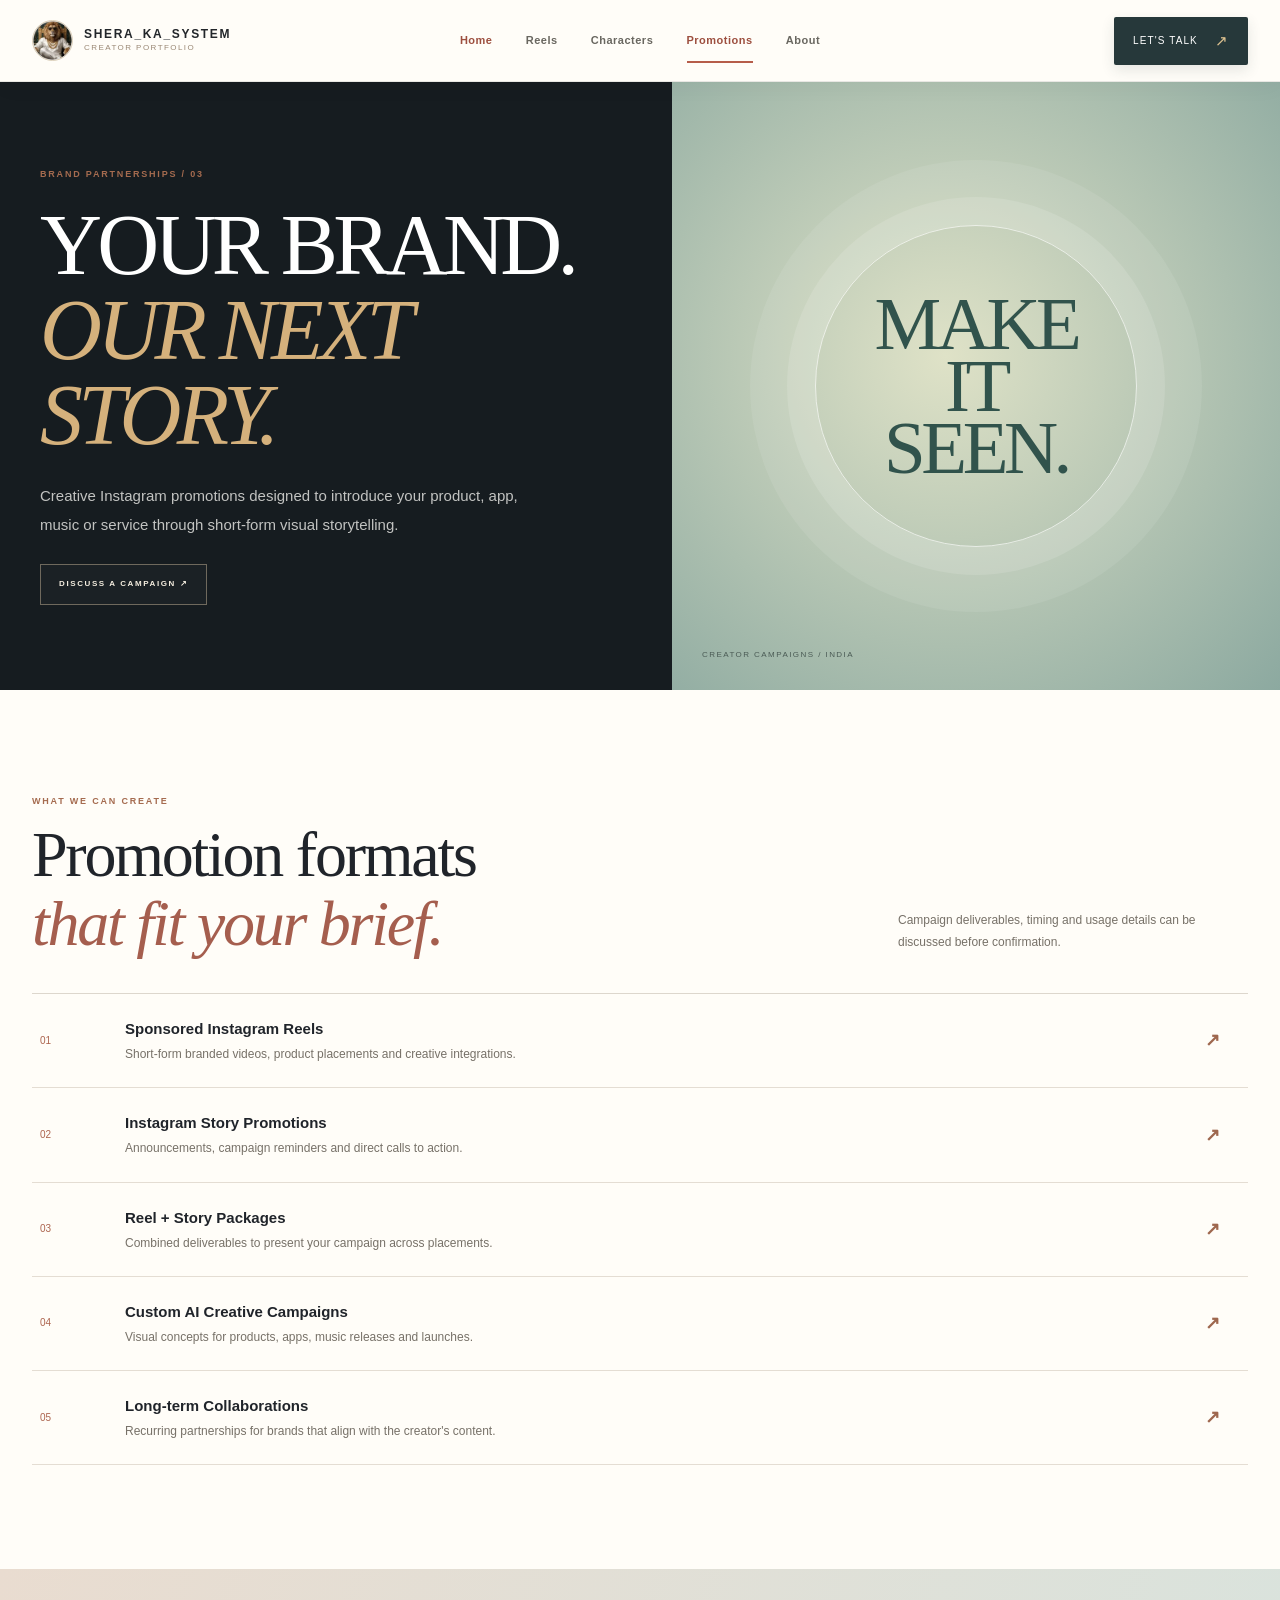
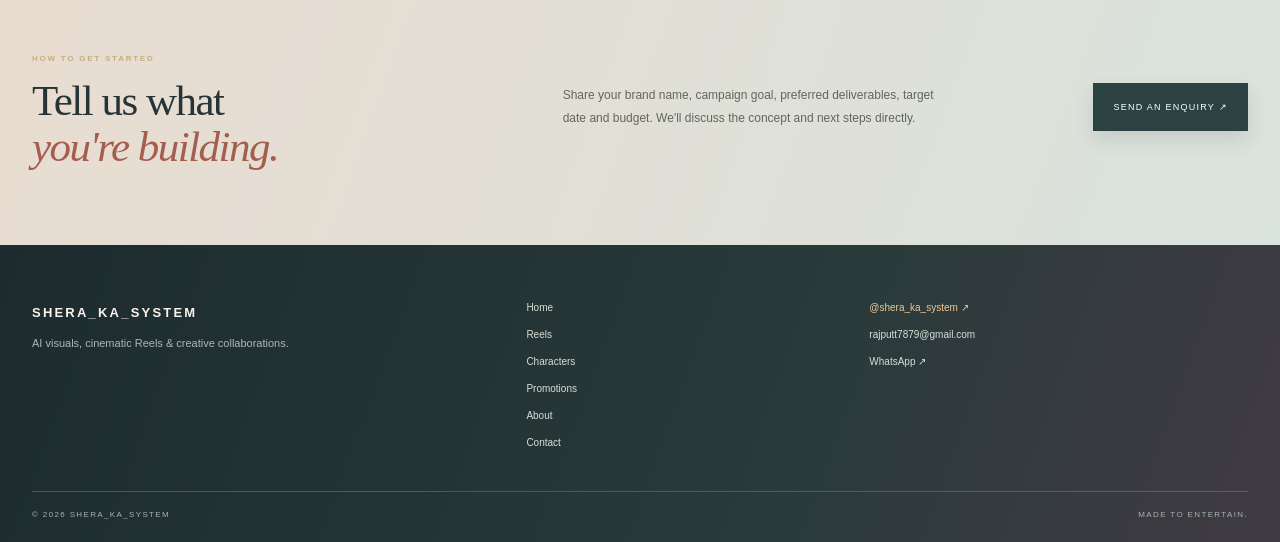
==== commit e9dfbf9a: "Pin Home and logo navigation to explicit GitHub Pages index" ====
--- a/brand-promotions.html
+++ b/brand-promotions.html
@@ -4,10 +4,10 @@
 <link rel="canonical" href="https://bhavishyarajputt83-web.github.io/sherakasystem.github.io/brand-promotions.html"><link rel="icon" href="favicon.svg" type="image/svg+xml"><link rel="stylesheet" href="style.css"><link rel="preload" as="image" href="shera-avatar.webp">
 <meta property="og:type" content="website"><meta property="og:site_name" content="SHERA_KA_SYSTEM"><meta property="og:title" content="Brand Promotions & Sponsorships | SHERA_KA_SYSTEM"><meta property="og:description" content="Partner with SHERA_KA_SYSTEM for sponsored Instagram Reels, Story promotions, app and music campaigns, and custom AI-powered brand content."><meta property="og:url" content="https://bhavishyarajputt83-web.github.io/sherakasystem.github.io/brand-promotions.html"><meta property="og:image" content="https://bhavishyarajputt83-web.github.io/sherakasystem.github.io/shera-avatar.webp"><meta name="twitter:card" content="summary_large_image">
 </head><body><div class="scroll-progress"></div><header class="site-header"><div class="header-inner">
-<a class="brand" href="https://bhavishyarajputt83-web.github.io/sherakasystem.github.io/" aria-label="SHERA_KA_SYSTEM home"><img src="shera-avatar.webp" alt="" width="40" height="40"><span><strong>SHERA_KA_SYSTEM</strong><small>CREATOR PORTFOLIO</small></span></a>
+<a class="brand" href="https://bhavishyarajputt83-web.github.io/sherakasystem.github.io/index.html" aria-label="SHERA_KA_SYSTEM home"><img src="shera-avatar.webp" alt="" width="40" height="40"><span><strong>SHERA_KA_SYSTEM</strong><small>CREATOR PORTFOLIO</small></span></a>
 <button class="menu-toggle" type="button" aria-label="Open menu" aria-expanded="false"><span></span><span></span></button>
 <nav class="main-nav" aria-label="Main navigation">
-<a class="home-link" href="https://bhavishyarajputt83-web.github.io/sherakasystem.github.io/" aria-label="Go to homepage">Home</a>
+<a class="home-link" href="https://bhavishyarajputt83-web.github.io/sherakasystem.github.io/index.html" aria-label="Go to homepage">Home</a>
 <a class="" href="reels.html">Reels</a>
 <a class="" href="characters.html">Characters</a>
 <a class="active" href="brand-promotions.html">Promotions</a>
@@ -26,6 +26,6 @@
 <section class="promo-note"><div><small>HOW TO GET STARTED</small><h2>Tell us what<br><em>you're building.</em></h2></div><p>Share your brand name, campaign goal, preferred deliverables, target date and budget. We'll discuss the concept and next steps directly.</p><a class="banner-button" href="contact.html">SEND AN ENQUIRY ↗</a></section>
 </main><footer class="site-footer"><div class="footer-main">
 <div class="footer-brand"><strong>SHERA_KA_SYSTEM</strong><p>AI visuals, cinematic Reels & creative collaborations.</p></div>
-<div class="footer-nav"><a href="https://bhavishyarajputt83-web.github.io/sherakasystem.github.io/">Home</a><a href="reels.html">Reels</a><a href="characters.html">Characters</a><a href="brand-promotions.html">Promotions</a><a href="shera-ka-system-kaun-hai.html">About</a><a href="contact.html">Contact</a></div>
+<div class="footer-nav"><a href="https://bhavishyarajputt83-web.github.io/sherakasystem.github.io/index.html">Home</a><a href="reels.html">Reels</a><a href="characters.html">Characters</a><a href="brand-promotions.html">Promotions</a><a href="shera-ka-system-kaun-hai.html">About</a><a href="contact.html">Contact</a></div>
 <div class="footer-social"><a href="https://www.instagram.com/shera_ka_system/" target="_blank" rel="noopener noreferrer">@shera_ka_system ↗</a><a href="mailto:rajputt7879@gmail.com">rajputt7879@gmail.com</a><a href="https://wa.me/919634288445" target="_blank" rel="noopener noreferrer">WhatsApp ↗</a></div>
 </div><div class="footer-bottom"><span>© 2026 SHERA_KA_SYSTEM</span><span>MADE TO ENTERTAIN.</span></div></footer><script src="effects.js" defer></script></body></html>
--- a/style.css
+++ b/style.css
@@ -302,3 +302,137 @@
 .loader-bar{height:1px;width:min(190px,45vw);background:#35393a;margin:25px auto 0;overflow:hidden}
 .loader-bar span{display:block;height:100%;width:32%;background:#dcc28e;animation:loaderTravel 1s ease-in-out infinite}
 @keyframes loaderTravel{from{transform:translateX(-110%)}to{transform:translateX(420%)}}
+
+
+/* ===== Finish pass: richer color, clearer hierarchy, polished states ===== */
+:root{
+  --paper:#f6f3ed;--white:#fffdf8;--ink:#20242a;--muted:#6e716f;--line:#ddd7cd;
+  --dark:#10171a;--dark2:#1c272b;--gold:#c59b61;--red:#b65d4a;
+  --lilac:#dcd8e9;--sage:#cbd8ce;--blue:#c8dce1;
+  --terracotta:#b65d4a;--plum:#57516d;--teal:#456e68;
+}
+body{background:#f6f3ed;color:#20242a}
+.site-header{background:rgba(255,253,248,.97);border-bottom:1px solid rgba(37,39,40,.1);box-shadow:0 4px 24px rgba(28,31,32,.035)}
+.header-inner{grid-template-columns:minmax(220px,1fr) auto minmax(130px,1fr);gap:24px}
+.brand strong{font-size:12px;letter-spacing:.14em;color:#22262a}
+.brand small{color:#9a8875}
+.main-nav{gap:clamp(18px,2.6vw,38px)}
+.main-nav a{font-size:11px;color:#696760}
+.main-nav a:after{height:2px;background:var(--terracotta);bottom:18px}
+.main-nav a.active,.main-nav a.home-link{color:#9d4f3f}
+.nav-cta{background:#26383a;border-radius:2px;padding:12px 19px;box-shadow:0 5px 14px rgba(38,56,58,.12)}
+.nav-cta:hover{background:#a95643}
+.cinema-hero{background:#080d10;border:1px solid rgba(255,255,255,.06);box-shadow:0 22px 60px rgba(18,27,29,.12)}
+.cinema-hero:before{background:radial-gradient(ellipse at 50% 43%,rgba(124,98,72,.24),transparent 40%),radial-gradient(ellipse at 80% 80%,rgba(49,100,102,.18),transparent 34%),linear-gradient(180deg,rgba(0,0,0,.08),rgba(0,0,0,.57))}
+.hero-grid-lines{opacity:.14;background-size:78px 78px}
+.metal-word{background:linear-gradient(180deg,#fff 0%,#c5c9cc 15%,#fff 27%,#75828a 42%,#fdfaf4 53%,#9ca6a9 69%,#fff 86%,#818c91 100%);background-clip:text;-webkit-background-clip:text}
+.hero-button{border-color:rgba(226,204,170,.42);background:rgba(255,255,255,.025)}
+.hero-button:hover{background:rgba(210,174,124,.12);border-color:#d8b982}
+.quick-nav{background:#fffdf8;border-color:#d9d2c7}
+.quick-nav a{border-color:#e7e0d5;transition:background .25s,transform .25s}
+.quick-nav a:hover{background:#eee5d7}
+.quick-nav small{color:#ad7057}
+.quick-nav strong{letter-spacing:.15em;color:#2b3030}
+.quick-nav span{color:#a85f4d}
+.about-preview{background:#fffdf8}
+.about-note{background:linear-gradient(135deg,#e8e6dc,#dfe4df);border:1px solid #d9d8ce}
+.about-note:after{background:linear-gradient(180deg,#b65d4a,#d09e68)}
+.about-note p{color:#293235}
+.note-mark{color:#b66a55}
+.work-section{background:linear-gradient(135deg,#eeeae2,#e8e7df)}
+.work-grid{gap:22px}
+.work-art{height:350px;box-shadow:0 13px 30px rgba(40,37,32,.09)}
+.art-reels{background:radial-gradient(circle at 50% 46%,#dfb48c 0 16%,transparent 17%),linear-gradient(145deg,#b96f59,#7a514b 58%,#403b41)}
+.art-characters{background:radial-gradient(circle at 50% 46%,#d6c6de 0 16%,transparent 17%),linear-gradient(145deg,#8887a8,#686984 62%,#41485b)}
+.art-promotions{background:radial-gradient(circle at 50% 46%,#d9d6a9 0 16%,transparent 17%),linear-gradient(145deg,#84a29a,#557c76 62%,#344d4e)}
+.art-ring{box-shadow:0 0 0 18px rgba(255,255,255,.1),0 0 0 42px rgba(255,255,255,.055),inset 0 0 42px rgba(255,255,255,.2)}
+.work-info{border-color:#d0c7b9}
+.work-info small{color:#96775f}
+.work-info h3{color:#202a2b}
+.statement-band{background:linear-gradient(115deg,#293b3e,#3f4d4d 54%,#62535a);color:#fffdf8}
+.statement-inner>span{color:#e5c99f}
+.statement-inner h2 em{color:#efc4a6}
+.statement-side{color:rgba(255,255,255,.055)}
+.services-preview{background:#fffdf8}
+.service-list{border-color:#d9d3c8}
+.service-list a{border-color:#e5dfd4}
+.service-list a:hover{background:#f4eee5}
+.service-list span{color:#b36b52}
+.service-list strong{color:#303334}
+.service-list small{color:#8d8375}
+.service-list b{color:#b45f49}
+.contact-banner{background:linear-gradient(110deg,#dce4dc,#e6e4d8 58%,#e7d8cf)}
+.contact-banner small{color:#9d654e}
+.contact-banner h2 em{color:#a75343}
+.banner-button{background:#2b4142;box-shadow:0 9px 20px rgba(43,65,66,.13)}
+.banner-button:hover{background:#a95745}
+.section-kicker{color:#a56b4f}
+.text-link{color:#a65343}
+.text-link:hover{color:#6e7773}
+
+/* About, characters and service pages get their own deliberate color blocks */
+.inner-hero-cream{background:linear-gradient(115deg,#f7f3eb,#e6ebe5)}
+.inner-hero-lilac{background:linear-gradient(120deg,#e4dfed,#c9d8dd)}
+.inner-hero-peach{background:linear-gradient(120deg,#eddbce,#d9e0d8)}
+.inner-hero-copy h1 em{color:#a85c49}
+.about-art{background:radial-gradient(circle at 50% 45%,#e9e5d5,#b8ceca)}
+.about-art>span{color:#314d4b}
+.cast-art{background:radial-gradient(circle at 50% 50%,#e8d9e8,#9a9ab2)}
+.cast-art>span{color:#39364e}
+.shera-art{background:radial-gradient(circle at 50% 50%,#f0d6b3,#b7785f)}
+.shera-monogram{font-family:var(--display);font-size:210px;color:rgba(255,250,235,.74);line-height:1}
+.promo-hero .inner-hero-art{background:radial-gradient(circle at 45% 45%,#dfe2c7,#8ca9a0)}
+.promo-art>span{color:#31534c}
+.contact-hero .inner-hero-art{background:radial-gradient(circle at 48% 43%,#e9e1ed,#b7afc5)}
+.contact-art>span{color:#50475f}
+.story-section{background:#fffdf8}
+.process-band{background:linear-gradient(110deg,#e5e9e1,#e6e0d9)}
+.process-grid article{border-color:#c7c7bd}
+.process-grid small{color:#a35f4d}
+.process-grid h3{color:#303a3a}
+.character-section{background:#fffdf8}
+.lion-art{background:linear-gradient(145deg,#e9c7a2,#b87c5b);color:#694232}
+.bull-art{background:linear-gradient(145deg,#cbd9c7,#77958a);color:#34534b}
+.tiger-art{background:linear-gradient(145deg,#cbd9e4,#778da2);color:#394c60}
+.character-copy{background:#f7f4ed}
+.character-copy>small{color:#a3614c}
+.page-hero-dark{background:radial-gradient(ellipse at 75% 35%,rgba(176,138,100,.18),transparent 35%),linear-gradient(110deg,#202d30,#293a3c 66%,#45424c)}
+.page-hero-dark:after{border-color:rgba(237,220,193,.16);box-shadow:0 0 0 36px rgba(237,220,193,.035),0 0 0 78px rgba(237,220,193,.022)}
+.reel-section{background:linear-gradient(125deg,#f1eee7,#e5e8e2)}
+.reel-card{background:#fffdf8;box-shadow:0 12px 28px rgba(34,39,39,.06)}
+.reel-card-one .reel-art{background:linear-gradient(145deg,#bd795e,#6d4948)}
+.reel-card-two .reel-art{background:linear-gradient(145deg,#8c88a8,#4b5066)}
+.reel-card-three .reel-art{background:linear-gradient(145deg,#83a39a,#426d67)}
+.reel-card-caption{background:#fffdf8}
+.promotion-section{background:#fffdf8}
+.promotion-list article{border-color:#e4ddd3}
+.promotion-list article:hover{background:#f4eee5}
+.promotion-list article>span{color:#ad654f}
+.promo-note{background:linear-gradient(110deg,#e9dcd0,#d9e3dd);color:#263436}
+.promo-note p{color:#62665f}
+.contact-section{background:linear-gradient(110deg,#fffdf8,#eef0ea)}
+.contact-form{background:#fff;border:1px solid #e4ded4;box-shadow:0 18px 45px rgba(39,43,41,.06)}
+.contact-form input,.contact-form select,.contact-form textarea{border-color:#d9d7d0;background:#faf9f6}
+.contact-form input:focus,.contact-form select:focus,.contact-form textarea:focus{border-color:#a75e4c;box-shadow:0 0 0 3px rgba(167,94,76,.08)}
+.form-button{background:#2a4243}
+.form-button:hover{background:#a95745}
+.contact-direct{background:linear-gradient(145deg,#e8e8dc,#dbe4df);border:1px solid #d5d9cf}
+.contact-direct>a{border-color:#cdd3cb}
+.contact-direct>a small{color:#a0674f}
+.site-footer{background:linear-gradient(110deg,#1d2b2e,#293a3a 62%,#413b43);color:#f8f4ec}
+.footer-main{border-color:rgba(255,255,255,.16)}
+.footer-nav a,.footer-social a{color:#d8dfd8}
+.footer-social a:first-child{color:#edc99b}
+.footer-bottom{color:#a5b2ad;border-color:rgba(255,255,255,.18)}
+
+/* Link clarity, keyboard support and small-screen menu */
+a:focus-visible,button:focus-visible,input:focus-visible,select:focus-visible,textarea:focus-visible{outline:3px solid rgba(179,94,73,.45);outline-offset:3px}
+.home-link{font-weight:800!important}
+@media(max-width:1000px){.header-inner{grid-template-columns:minmax(185px,1fr) auto minmax(115px,1fr);gap:15px}.main-nav{gap:17px}}
+@media(max-width:760px){.header-inner{grid-template-columns:1fr auto auto}.main-nav{gap:0}}
+@media(max-width:390px){.header-inner{grid-template-columns:1fr auto}.brand strong{letter-spacing:.09em}}
+@media(hover:hover){
+ .work-art:before{content:"";position:absolute;inset:0;background:linear-gradient(115deg,transparent 25%,rgba(255,255,255,.16) 48%,transparent 68%);transform:translateX(-120%);transition:transform .8s;z-index:2;pointer-events:none}
+ .work-card:hover .work-art:before{transform:translateX(120%)}
+ .quick-nav a:hover span{transform:translate(3px,-3px)}
+}
